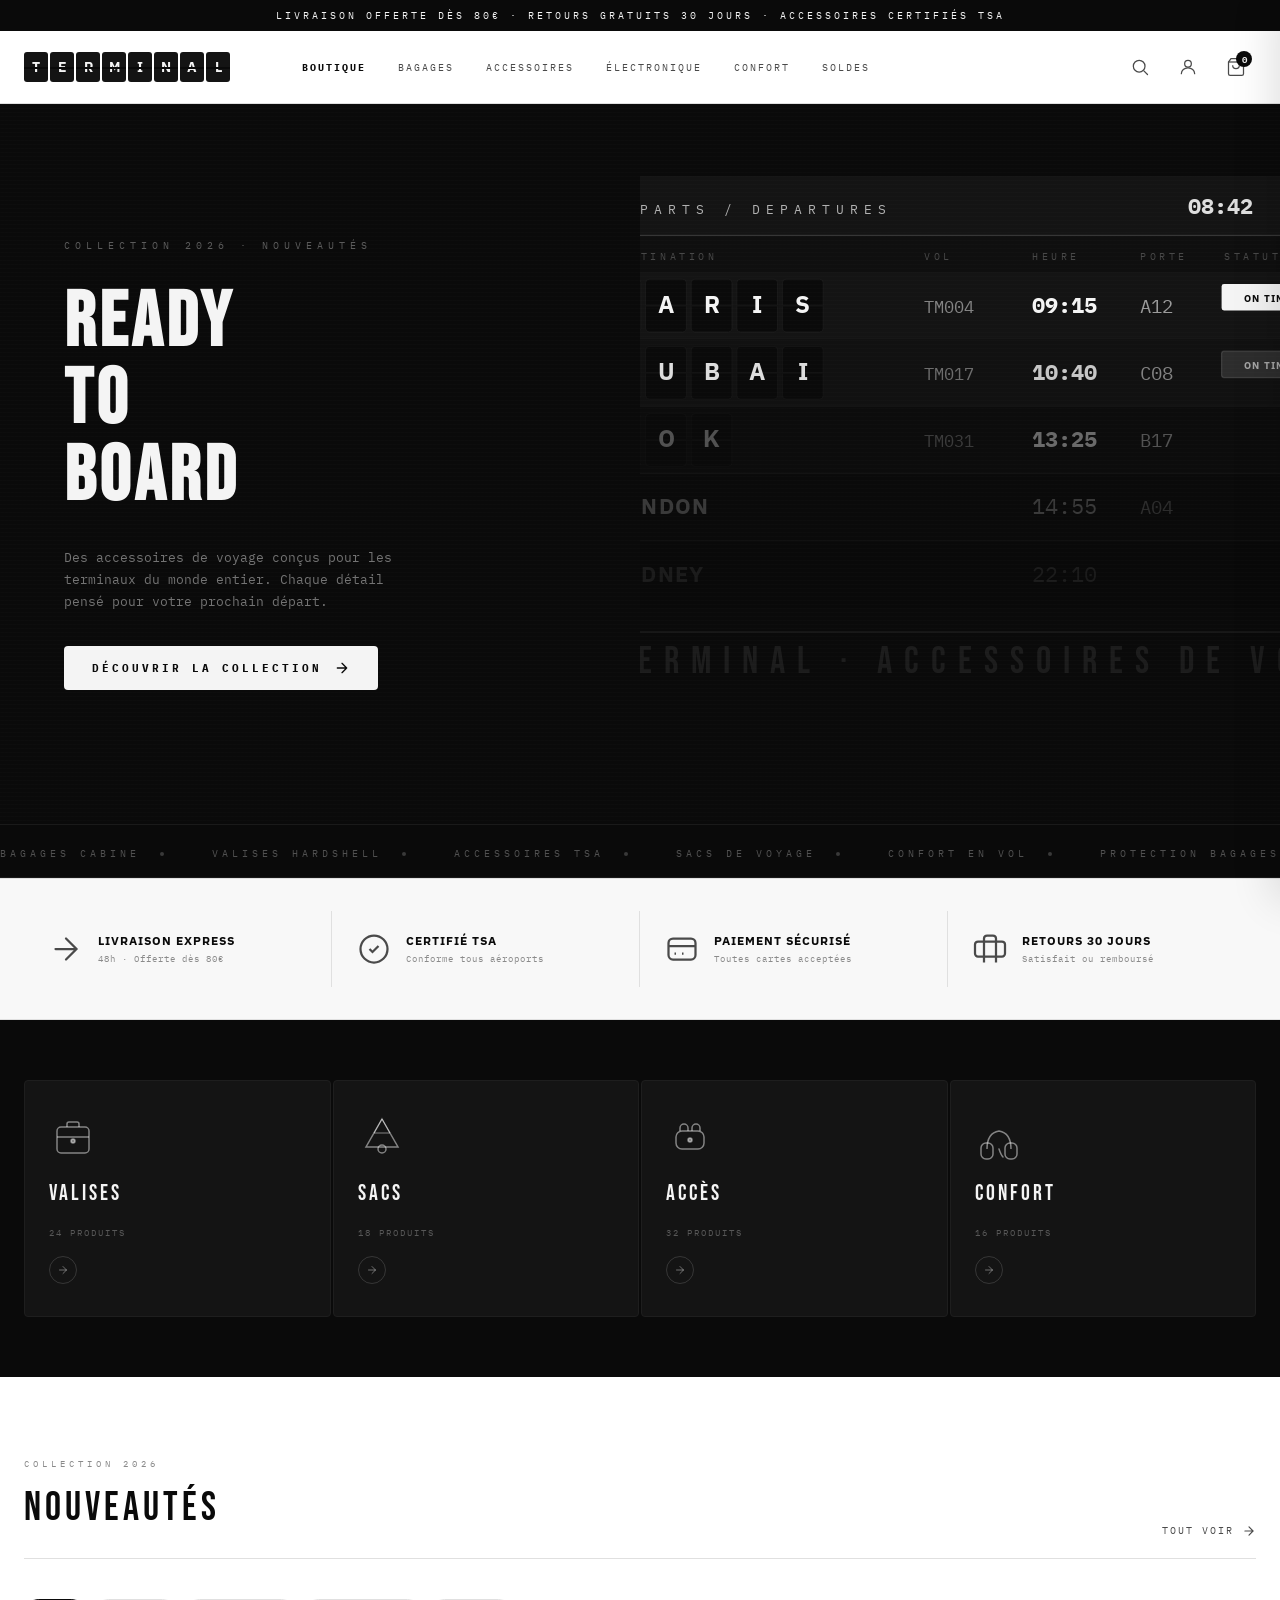
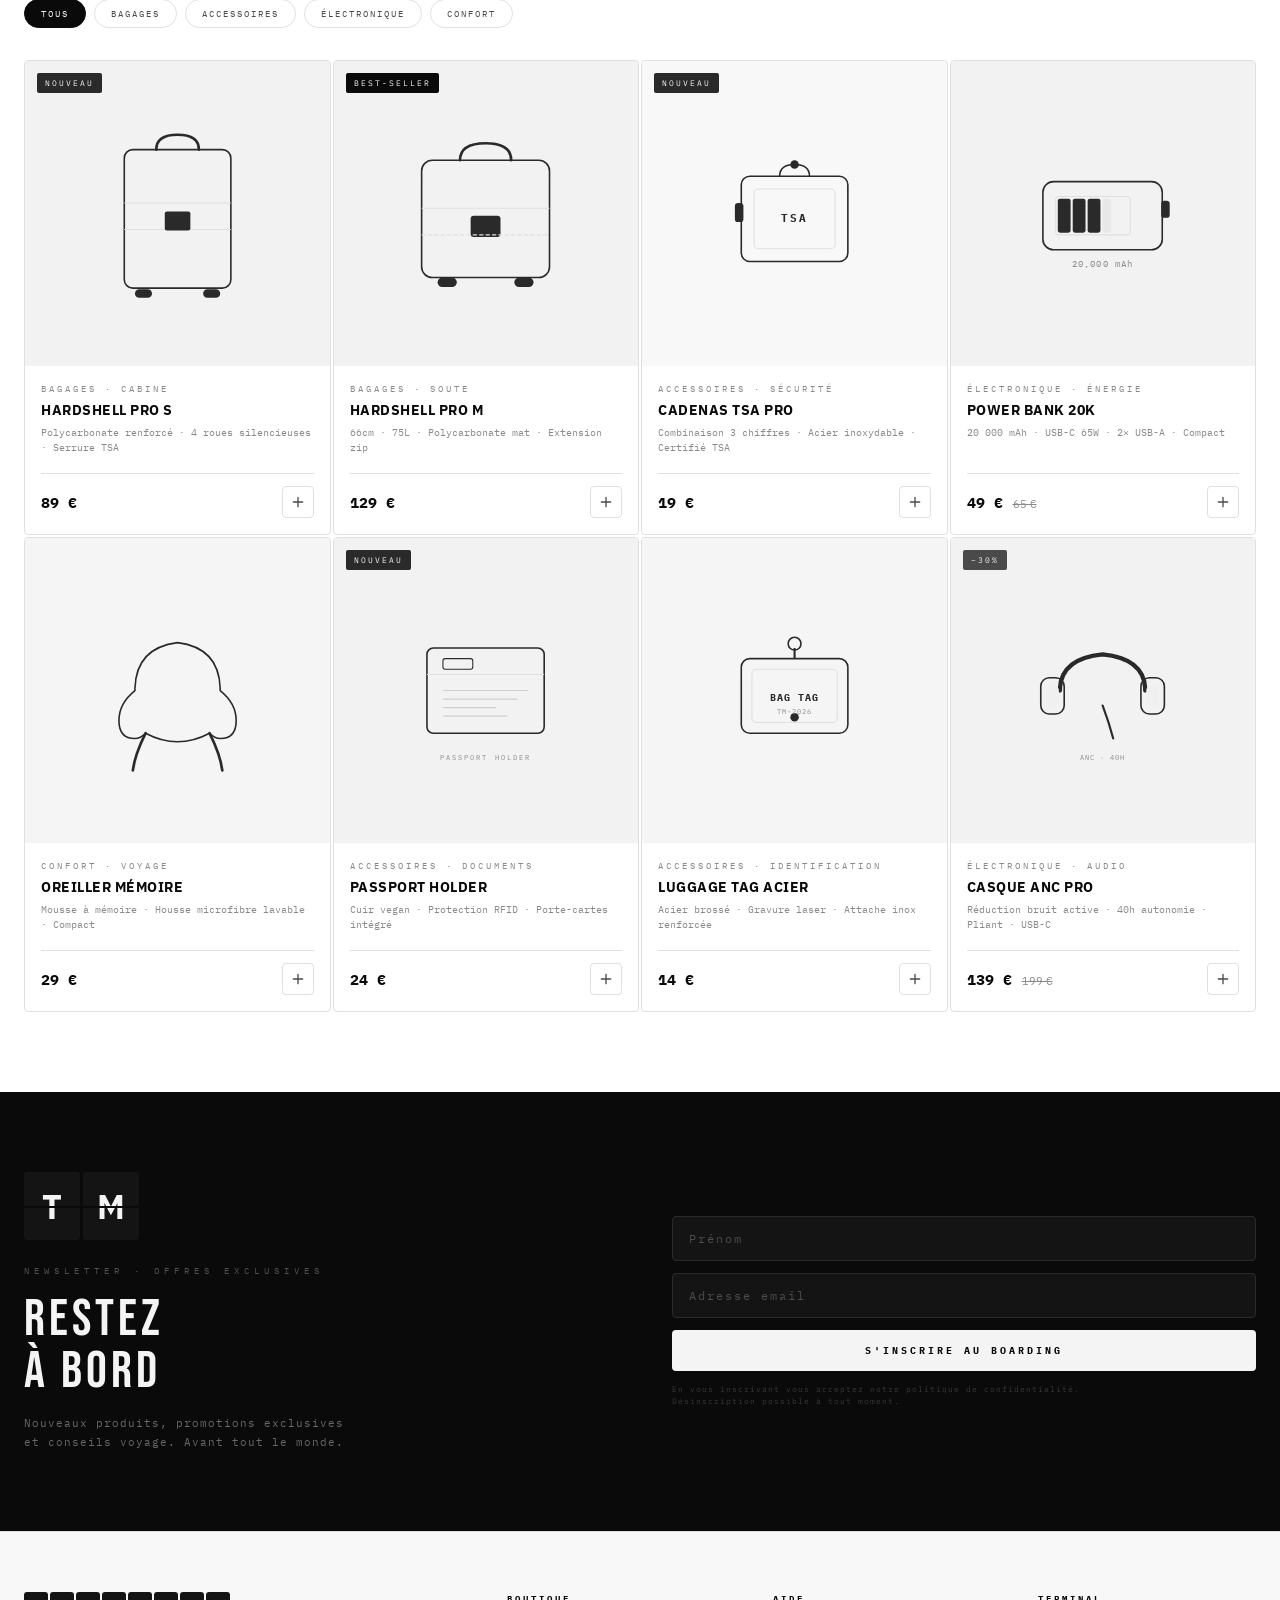
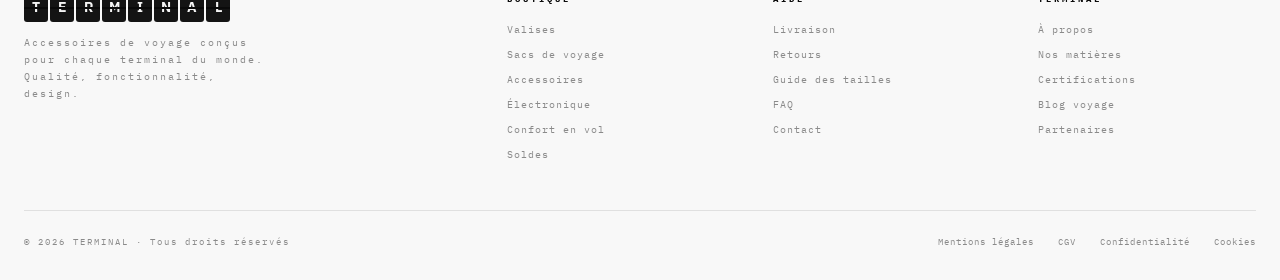
==== index.html @ b114e164 "Add e-commerce site with sliding cart drawer + B&W metal mood board Full storefront: white backgroun" ====
<!DOCTYPE html>
<html lang="fr">
<head>
<meta charset="UTF-8">
<meta name="viewport" content="width=device-width, initial-scale=1.0">
<title>TERMINAL — Accessoires de Voyage</title>
<link href="https://fonts.googleapis.com/css2?family=IBM+Plex+Mono:wght@300;400;700&family=IBM+Plex+Sans:wght@300;400;700;900&family=Bebas+Neue&display=swap" rel="stylesheet">
<style>
/* ═══════════════════════════════════════════
   DESIGN TOKENS — modifier ici pour tout changer
═══════════════════════════════════════════ */
:root {
  /* Couleurs */
  --c-black:       #0a0a0a;
  --c-tile:        #141414;
  --c-metal-dark:  #2a2a2a;
  --c-metal:       #4a4a4a;
  --c-metal-light: #8a8a8a;
  --c-border:      #e0e0e0;
  --c-border-dark: #c0c0c0;
  --c-bg:          #ffffff;
  --c-bg-soft:     #f8f8f8;
  --c-bg-tile:     #f2f2f2;
  --c-white:       #f4f4f4;
  --c-text:        #0a0a0a;
  --c-text-muted:  #6a6a6a;

  /* Typographie */
  --f-display:  'IBM Plex Sans', sans-serif;
  --f-mono:     'IBM Plex Mono', monospace;
  --f-label:    'Bebas Neue', sans-serif;

  /* Espacements */
  --gutter:     24px;
  --radius:     4px;

  /* Cart drawer */
  --cart-width: 420px;

  /* Transitions */
  --ease:       cubic-bezier(.4,0,.2,1);
  --speed:      .3s;
}

/* ═══════════════════════════════════════════
   RESET & BASE
═══════════════════════════════════════════ */
*, *::before, *::after { box-sizing: border-box; margin: 0; padding: 0; }
html { scroll-behavior: smooth; }
body {
  font-family: var(--f-display);
  background: var(--c-bg);
  color: var(--c-text);
  line-height: 1.5;
  overflow-x: hidden;
}
img { display: block; width: 100%; }
a { text-decoration: none; color: inherit; }
button { cursor: pointer; border: none; background: none; font-family: inherit; }
ul { list-style: none; }

/* ═══════════════════════════════════════════
   SOLARI TILES — composant logo
═══════════════════════════════════════════ */
.solari {
  display: inline-flex;
  gap: 3px;
  align-items: center;
}
.solari.sm { gap: 2px; }

.s-tile {
  position: relative;
  display: flex;
  align-items: center;
  justify-content: center;
  background: var(--c-tile);
  border-radius: 3px;
  overflow: hidden;
}
/* Ligne de charnière */
.s-tile::before {
  content: '';
  position: absolute;
  left: 0; right: 0;
  top: 50%;
  height: 1.5px;
  background: var(--c-black);
  z-index: 2;
}
/* Taille default */
.solari .s-tile        { width: 36px; height: 44px; }
.solari.sm .s-tile     { width: 24px; height: 30px; }
.solari.lg .s-tile     { width: 56px; height: 68px; }
.solari.xl .s-tile     { width: 80px; height: 98px; }

.s-tile .s-letter {
  font-family: var(--f-display);
  font-weight: 900;
  color: var(--c-white);
  position: relative;
  z-index: 1;
  line-height: 1;
}
.solari .s-letter      { font-size: 22px; }
.solari.sm .s-letter   { font-size: 14px; }
.solari.lg .s-letter   { font-size: 34px; }
.solari.xl .s-letter   { font-size: 48px; }

/* ═══════════════════════════════════════════
   TOPBAR
═══════════════════════════════════════════ */
.topbar {
  background: var(--c-black);
  color: var(--c-white);
  text-align: center;
  padding: 8px var(--gutter);
  font-family: var(--f-mono);
  font-size: 10px;
  letter-spacing: 3px;
  text-transform: uppercase;
}

/* ═══════════════════════════════════════════
   HEADER
═══════════════════════════════════════════ */
.header {
  position: sticky;
  top: 0;
  z-index: 100;
  background: var(--c-bg);
  border-bottom: 1.5px solid var(--c-border);
}
.header-inner {
  max-width: 1400px;
  margin: 0 auto;
  padding: 0 var(--gutter);
  height: 72px;
  display: flex;
  align-items: center;
  gap: 32px;
}

.header-logo { flex-shrink: 0; }

.header-nav {
  display: flex;
  gap: 0;
  margin-left: 24px;
}
.header-nav a {
  font-family: var(--f-mono);
  font-size: 10px;
  letter-spacing: 2px;
  text-transform: uppercase;
  color: var(--c-metal);
  padding: 8px 16px;
  border-radius: var(--radius);
  transition: color var(--speed) var(--ease), background var(--speed) var(--ease);
}
.header-nav a:hover { color: var(--c-black); background: var(--c-bg-soft); }
.header-nav a.active { color: var(--c-black); font-weight: 700; }

.header-actions {
  margin-left: auto;
  display: flex;
  align-items: center;
  gap: 8px;
}
.btn-icon {
  width: 40px;
  height: 40px;
  border-radius: var(--radius);
  display: flex;
  align-items: center;
  justify-content: center;
  color: var(--c-metal);
  transition: color var(--speed) var(--ease), background var(--speed) var(--ease);
  position: relative;
}
.btn-icon:hover { color: var(--c-black); background: var(--c-bg-soft); }
.btn-icon svg { width: 20px; height: 20px; }

.cart-badge {
  position: absolute;
  top: 4px;
  right: 4px;
  width: 16px;
  height: 16px;
  background: var(--c-black);
  color: var(--c-white);
  border-radius: 50%;
  font-size: 9px;
  font-weight: 700;
  display: flex;
  align-items: center;
  justify-content: center;
  font-family: var(--f-mono);
  transition: transform .2s var(--ease);
}
.cart-badge.bump { animation: badge-bump .3s var(--ease); }
@keyframes badge-bump {
  0%   { transform: scale(1); }
  50%  { transform: scale(1.5); }
  100% { transform: scale(1); }
}

/* ═══════════════════════════════════════════
   HERO
═══════════════════════════════════════════ */
.hero {
  background: var(--c-black);
  color: var(--c-white);
  min-height: 80vh;
  display: grid;
  grid-template-columns: 1fr 1fr;
  overflow: hidden;
  position: relative;
}
.hero-left {
  padding: 80px 64px;
  display: flex;
  flex-direction: column;
  justify-content: center;
  gap: 32px;
  position: relative;
  z-index: 2;
}
.hero-eyebrow {
  font-family: var(--f-mono);
  font-size: 10px;
  letter-spacing: 5px;
  text-transform: uppercase;
  color: rgba(244,244,244,.35);
}
.hero-title {
  font-family: var(--f-label);
  font-size: clamp(56px, 6vw, 88px);
  letter-spacing: 4px;
  line-height: 1;
  color: var(--c-white);
}
.hero-sub {
  font-family: var(--f-mono);
  font-size: 13px;
  color: rgba(244,244,244,.45);
  line-height: 1.7;
  max-width: 360px;
}
.hero-cta {
  display: inline-flex;
  align-items: center;
  gap: 12px;
  background: var(--c-white);
  color: var(--c-black);
  padding: 14px 28px;
  font-family: var(--f-mono);
  font-size: 11px;
  letter-spacing: 3px;
  text-transform: uppercase;
  font-weight: 700;
  border-radius: var(--radius);
  width: fit-content;
  transition: background var(--speed) var(--ease), color var(--speed) var(--ease);
}
.hero-cta:hover { background: var(--c-bg-tile); }
.hero-cta svg { width: 16px; height: 16px; }

.hero-right {
  position: relative;
  overflow: hidden;
}
.hero-right svg { width: 100%; height: 100%; }

/* Scanlines overlay */
.hero::after {
  content: '';
  position: absolute;
  inset: 0;
  background: repeating-linear-gradient(0deg, transparent, transparent 3px, rgba(255,255,255,.012) 3px, rgba(255,255,255,.012) 4px);
  pointer-events: none;
  z-index: 1;
}

/* ═══════════════════════════════════════════
   MARQUEE BAND
═══════════════════════════════════════════ */
.marquee-band {
  background: var(--c-black);
  border-top: 1px solid #1a1a1a;
  border-bottom: 1px solid #1a1a1a;
  overflow: hidden;
  padding: 14px 0;
  white-space: nowrap;
}
.marquee-track {
  display: inline-flex;
  gap: 48px;
  animation: marquee 30s linear infinite;
}
@keyframes marquee { to { transform: translateX(-50%); } }
.marquee-item {
  font-family: var(--f-mono);
  font-size: 10px;
  letter-spacing: 4px;
  text-transform: uppercase;
  color: rgba(244,244,244,.3);
  display: flex;
  align-items: center;
  gap: 20px;
}
.marquee-dot { width: 4px; height: 4px; background: rgba(244,244,244,.2); border-radius: 50%; flex-shrink: 0; }

/* ═══════════════════════════════════════════
   SECTION COMMONS
═══════════════════════════════════════════ */
.section {
  max-width: 1400px;
  margin: 0 auto;
  padding: 80px var(--gutter);
}
.section-header {
  display: flex;
  align-items: flex-end;
  justify-content: space-between;
  margin-bottom: 40px;
  padding-bottom: 20px;
  border-bottom: 1.5px solid var(--c-border);
}
.section-label {
  font-family: var(--f-mono);
  font-size: 9px;
  letter-spacing: 4px;
  text-transform: uppercase;
  color: var(--c-metal-light);
  margin-bottom: 8px;
}
.section-title {
  font-family: var(--f-label);
  font-size: 40px;
  letter-spacing: 4px;
  color: var(--c-black);
}
.section-link {
  font-family: var(--f-mono);
  font-size: 10px;
  letter-spacing: 2px;
  text-transform: uppercase;
  color: var(--c-metal);
  display: flex;
  align-items: center;
  gap: 8px;
  transition: color var(--speed) var(--ease);
}
.section-link:hover { color: var(--c-black); }
.section-link svg { width: 14px; height: 14px; }

/* ═══════════════════════════════════════════
   PRODUCT CARDS
═══════════════════════════════════════════ */
.product-grid {
  display: grid;
  grid-template-columns: repeat(4, 1fr);
  gap: 2px;
}
.product-grid.grid-3 { grid-template-columns: repeat(3, 1fr); }

.product-card {
  background: var(--c-bg);
  border: 1.5px solid var(--c-border);
  border-radius: var(--radius);
  overflow: hidden;
  display: flex;
  flex-direction: column;
  transition: border-color var(--speed) var(--ease), transform var(--speed) var(--ease);
  cursor: pointer;
}
.product-card:hover {
  border-color: var(--c-black);
  transform: translateY(-2px);
}

.product-image {
  aspect-ratio: 1;
  background: var(--c-bg-tile);
  position: relative;
  overflow: hidden;
  display: flex;
  align-items: center;
  justify-content: center;
}
.product-image svg { width: 70%; height: 70%; }

.product-tag {
  position: absolute;
  top: 12px;
  left: 12px;
  background: var(--c-black);
  color: var(--c-white);
  font-family: var(--f-mono);
  font-size: 8px;
  letter-spacing: 2px;
  text-transform: uppercase;
  padding: 4px 8px;
  border-radius: 2px;
}
.product-tag.new { background: var(--c-metal-dark); }
.product-tag.sale { background: var(--c-metal); }

.product-actions {
  position: absolute;
  bottom: 12px;
  right: 12px;
  opacity: 0;
  transition: opacity var(--speed) var(--ease);
  display: flex;
  gap: 6px;
}
.product-card:hover .product-actions { opacity: 1; }

.btn-quick-add {
  background: var(--c-black);
  color: var(--c-white);
  font-family: var(--f-mono);
  font-size: 9px;
  letter-spacing: 2px;
  text-transform: uppercase;
  padding: 8px 14px;
  border-radius: var(--radius);
  display: flex;
  align-items: center;
  gap: 6px;
  transition: background var(--speed) var(--ease);
  white-space: nowrap;
}
.btn-quick-add:hover { background: var(--c-metal-dark); }
.btn-quick-add svg { width: 14px; height: 14px; flex-shrink: 0; }

.product-info {
  padding: 16px;
  display: flex;
  flex-direction: column;
  gap: 6px;
  flex: 1;
}
.product-category {
  font-family: var(--f-mono);
  font-size: 9px;
  letter-spacing: 3px;
  text-transform: uppercase;
  color: var(--c-metal-light);
}
.product-name {
  font-family: var(--f-display);
  font-size: 14px;
  font-weight: 700;
  letter-spacing: .5px;
  color: var(--c-black);
  text-transform: uppercase;
  line-height: 1.3;
}
.product-desc {
  font-family: var(--f-mono);
  font-size: 10px;
  color: var(--c-metal-light);
  line-height: 1.5;
  flex: 1;
}
.product-footer {
  display: flex;
  align-items: center;
  justify-content: space-between;
  margin-top: 12px;
  padding-top: 12px;
  border-top: 1px solid var(--c-border);
}
.product-price {
  font-family: var(--f-mono);
  font-size: 15px;
  font-weight: 700;
  color: var(--c-black);
}
.product-price-old {
  font-size: 11px;
  color: var(--c-metal-light);
  text-decoration: line-through;
  margin-left: 6px;
}
.btn-add-card {
  width: 32px;
  height: 32px;
  border-radius: var(--radius);
  border: 1.5px solid var(--c-border);
  display: flex;
  align-items: center;
  justify-content: center;
  color: var(--c-metal);
  transition: all var(--speed) var(--ease);
}
.btn-add-card:hover {
  border-color: var(--c-black);
  background: var(--c-black);
  color: var(--c-white);
}
.btn-add-card svg { width: 16px; height: 16px; }

/* ═══════════════════════════════════════════
   CATEGORY STRIP
═══════════════════════════════════════════ */
.category-strip {
  background: var(--c-black);
  color: var(--c-white);
  padding: 60px 0;
  overflow: hidden;
}
.category-strip-inner {
  max-width: 1400px;
  margin: 0 auto;
  padding: 0 var(--gutter);
  display: grid;
  grid-template-columns: repeat(4, 1fr);
  gap: 2px;
}
.cat-card {
  background: var(--c-tile);
  border: 1px solid #1e1e1e;
  padding: 32px 24px;
  display: flex;
  flex-direction: column;
  gap: 16px;
  border-radius: var(--radius);
  cursor: pointer;
  transition: background var(--speed) var(--ease);
}
.cat-card:hover { background: var(--c-metal-dark); }
.cat-icon { width: 48px; height: 48px; }
.cat-icon svg { width: 100%; height: 100%; }
.cat-name {
  font-family: var(--f-label);
  font-size: 22px;
  letter-spacing: 3px;
  color: var(--c-white);
}
.cat-count {
  font-family: var(--f-mono);
  font-size: 9px;
  color: rgba(244,244,244,.3);
  letter-spacing: 2px;
}
.cat-arrow {
  margin-top: auto;
  width: 28px;
  height: 28px;
  border: 1px solid rgba(244,244,244,.15);
  border-radius: 50%;
  display: flex;
  align-items: center;
  justify-content: center;
  color: rgba(244,244,244,.4);
  transition: all var(--speed) var(--ease);
}
.cat-card:hover .cat-arrow { background: rgba(244,244,244,.1); color: var(--c-white); }
.cat-arrow svg { width: 12px; height: 12px; }

/* ═══════════════════════════════════════════
   FEATURE BAND
═══════════════════════════════════════════ */
.feature-band {
  background: var(--c-bg-soft);
  border-top: 1.5px solid var(--c-border);
  border-bottom: 1.5px solid var(--c-border);
}
.feature-band-inner {
  max-width: 1400px;
  margin: 0 auto;
  padding: 32px var(--gutter);
  display: grid;
  grid-template-columns: repeat(4, 1fr);
  gap: 0;
}
.feat-item {
  padding: 20px 24px;
  display: flex;
  align-items: center;
  gap: 14px;
  border-right: 1px solid var(--c-border);
}
.feat-item:last-child { border-right: none; }
.feat-icon { flex-shrink: 0; width: 36px; height: 36px; color: var(--c-metal); }
.feat-icon svg { width: 100%; height: 100%; }
.feat-text {}
.feat-title {
  font-family: var(--f-display);
  font-size: 12px;
  font-weight: 700;
  letter-spacing: 1px;
  text-transform: uppercase;
  color: var(--c-black);
}
.feat-sub {
  font-family: var(--f-mono);
  font-size: 9px;
  color: var(--c-metal-light);
  letter-spacing: 1px;
  margin-top: 2px;
}

/* ═══════════════════════════════════════════
   CART OVERLAY
═══════════════════════════════════════════ */
.cart-overlay {
  position: fixed;
  inset: 0;
  background: rgba(0,0,0,.5);
  z-index: 200;
  opacity: 0;
  pointer-events: none;
  transition: opacity var(--speed) var(--ease);
  backdrop-filter: blur(2px);
}
.cart-overlay.open {
  opacity: 1;
  pointer-events: all;
}

/* ═══════════════════════════════════════════
   CART DRAWER — PAGE COULISSANTE
═══════════════════════════════════════════ */
.cart-drawer {
  position: fixed;
  top: 0;
  right: 0;
  bottom: 0;
  width: var(--cart-width);
  background: var(--c-bg);
  z-index: 201;
  display: flex;
  flex-direction: column;
  transform: translateX(100%);
  transition: transform .4s var(--ease);
  box-shadow: -8px 0 40px rgba(0,0,0,.12);
}
.cart-drawer.open {
  transform: translateX(0);
}

/* Header du drawer */
.cart-head {
  padding: 20px 24px;
  border-bottom: 1.5px solid var(--c-border);
  display: flex;
  align-items: center;
  justify-content: space-between;
  flex-shrink: 0;
}
.cart-head-left {
  display: flex;
  flex-direction: column;
  gap: 4px;
}
.cart-head-label {
  font-family: var(--f-mono);
  font-size: 9px;
  letter-spacing: 4px;
  text-transform: uppercase;
  color: var(--c-metal-light);
}
.cart-head-title {
  font-family: var(--f-label);
  font-size: 24px;
  letter-spacing: 3px;
  color: var(--c-black);
  display: flex;
  align-items: center;
  gap: 10px;
}
.cart-count-pill {
  font-family: var(--f-mono);
  font-size: 11px;
  font-weight: 700;
  background: var(--c-black);
  color: var(--c-white);
  padding: 2px 8px;
  border-radius: 20px;
  line-height: 1.4;
}
.cart-close {
  width: 36px;
  height: 36px;
  border-radius: var(--radius);
  border: 1.5px solid var(--c-border);
  display: flex;
  align-items: center;
  justify-content: center;
  color: var(--c-metal);
  transition: all var(--speed) var(--ease);
}
.cart-close:hover { border-color: var(--c-black); color: var(--c-black); background: var(--c-bg-soft); }
.cart-close svg { width: 16px; height: 16px; }

/* Solari inside drawer */
.cart-solari {
  padding: 12px 24px;
  border-bottom: 1px solid var(--c-border);
  background: var(--c-black);
  display: flex;
  align-items: center;
  gap: 10px;
  flex-shrink: 0;
}
.cart-solari-text {
  font-family: var(--f-mono);
  font-size: 9px;
  letter-spacing: 3px;
  color: rgba(244,244,244,.3);
  text-transform: uppercase;
}

/* Corps du drawer */
.cart-body {
  flex: 1;
  overflow-y: auto;
  padding: 0;
}
.cart-body::-webkit-scrollbar { width: 4px; }
.cart-body::-webkit-scrollbar-track { background: var(--c-bg-soft); }
.cart-body::-webkit-scrollbar-thumb { background: var(--c-border-dark); border-radius: 2px; }

/* Empty state */
.cart-empty {
  display: flex;
  flex-direction: column;
  align-items: center;
  justify-content: center;
  height: 100%;
  gap: 16px;
  padding: 40px;
  text-align: center;
}
.cart-empty-icon { width: 64px; height: 64px; color: var(--c-border-dark); }
.cart-empty-icon svg { width: 100%; height: 100%; }
.cart-empty-title {
  font-family: var(--f-label);
  font-size: 22px;
  letter-spacing: 3px;
  color: var(--c-metal-light);
}
.cart-empty-sub {
  font-family: var(--f-mono);
  font-size: 10px;
  color: var(--c-metal-light);
  letter-spacing: 1px;
  line-height: 1.6;
}

/* Item dans le panier */
.cart-item {
  padding: 20px 24px;
  border-bottom: 1px solid var(--c-border);
  display: grid;
  grid-template-columns: 80px 1fr auto;
  gap: 14px;
  align-items: start;
  animation: slide-in .3s var(--ease);
}
@keyframes slide-in {
  from { opacity: 0; transform: translateX(20px); }
  to   { opacity: 1; transform: translateX(0); }
}

.cart-item-img {
  width: 80px;
  height: 80px;
  background: var(--c-bg-tile);
  border: 1px solid var(--c-border);
  border-radius: var(--radius);
  display: flex;
  align-items: center;
  justify-content: center;
  flex-shrink: 0;
}
.cart-item-img svg { width: 55%; height: 55%; }

.cart-item-info {}
.cart-item-cat {
  font-family: var(--f-mono);
  font-size: 8px;
  letter-spacing: 2px;
  text-transform: uppercase;
  color: var(--c-metal-light);
  margin-bottom: 3px;
}
.cart-item-name {
  font-family: var(--f-display);
  font-size: 13px;
  font-weight: 700;
  text-transform: uppercase;
  letter-spacing: .5px;
  color: var(--c-black);
  line-height: 1.3;
  margin-bottom: 8px;
}
.cart-item-qty {
  display: flex;
  align-items: center;
  gap: 0;
  border: 1.5px solid var(--c-border);
  border-radius: var(--radius);
  width: fit-content;
  overflow: hidden;
}
.qty-btn {
  width: 28px;
  height: 28px;
  display: flex;
  align-items: center;
  justify-content: center;
  font-family: var(--f-mono);
  font-size: 16px;
  color: var(--c-metal);
  transition: background var(--speed) var(--ease), color var(--speed) var(--ease);
  background: var(--c-bg);
}
.qty-btn:hover { background: var(--c-black); color: var(--c-white); }
.qty-val {
  width: 32px;
  text-align: center;
  font-family: var(--f-mono);
  font-size: 12px;
  font-weight: 700;
  color: var(--c-black);
  background: var(--c-bg-soft);
  padding: 0 4px;
  line-height: 28px;
  border-left: 1px solid var(--c-border);
  border-right: 1px solid var(--c-border);
}

.cart-item-right {
  display: flex;
  flex-direction: column;
  align-items: flex-end;
  gap: 8px;
}
.cart-item-price {
  font-family: var(--f-mono);
  font-size: 14px;
  font-weight: 700;
  color: var(--c-black);
  white-space: nowrap;
}
.cart-item-remove {
  color: var(--c-metal-light);
  display: flex;
  align-items: center;
  gap: 4px;
  font-family: var(--f-mono);
  font-size: 8px;
  letter-spacing: 1px;
  transition: color var(--speed) var(--ease);
}
.cart-item-remove:hover { color: var(--c-black); }
.cart-item-remove svg { width: 12px; height: 12px; }

/* Pied du drawer */
.cart-foot {
  padding: 20px 24px;
  border-top: 1.5px solid var(--c-border);
  display: flex;
  flex-direction: column;
  gap: 14px;
  flex-shrink: 0;
  background: var(--c-bg);
}
.cart-subtotal {
  display: flex;
  justify-content: space-between;
  align-items: center;
}
.cart-subtotal-label {
  font-family: var(--f-mono);
  font-size: 10px;
  letter-spacing: 2px;
  text-transform: uppercase;
  color: var(--c-metal-light);
}
.cart-subtotal-amount {
  font-family: var(--f-mono);
  font-size: 18px;
  font-weight: 700;
  color: var(--c-black);
}
.cart-note {
  font-family: var(--f-mono);
  font-size: 9px;
  color: var(--c-metal-light);
  letter-spacing: 1px;
  text-align: center;
}
.btn-checkout {
  background: var(--c-black);
  color: var(--c-white);
  padding: 16px 24px;
  border-radius: var(--radius);
  font-family: var(--f-mono);
  font-size: 11px;
  font-weight: 700;
  letter-spacing: 3px;
  text-transform: uppercase;
  display: flex;
  align-items: center;
  justify-content: center;
  gap: 10px;
  transition: background var(--speed) var(--ease);
  width: 100%;
}
.btn-checkout:hover { background: var(--c-metal-dark); }
.btn-checkout svg { width: 16px; height: 16px; }
.btn-continue {
  background: var(--c-bg-soft);
  color: var(--c-metal);
  padding: 12px 24px;
  border-radius: var(--radius);
  font-family: var(--f-mono);
  font-size: 10px;
  letter-spacing: 2px;
  text-transform: uppercase;
  text-align: center;
  border: 1.5px solid var(--c-border);
  transition: all var(--speed) var(--ease);
  width: 100%;
}
.btn-continue:hover { border-color: var(--c-black); color: var(--c-black); background: var(--c-bg); }

/* Recently added notification (flash) */
.cart-added-flash {
  position: absolute;
  top: 80px;
  left: 24px;
  right: 24px;
  background: var(--c-black);
  color: var(--c-white);
  padding: 12px 16px;
  border-radius: var(--radius);
  font-family: var(--f-mono);
  font-size: 10px;
  letter-spacing: 2px;
  display: flex;
  align-items: center;
  gap: 10px;
  z-index: 3;
  transform: translateY(-10px);
  opacity: 0;
  transition: all .3s var(--ease);
  pointer-events: none;
}
.cart-added-flash.show { opacity: 1; transform: translateY(0); }
.cart-added-flash svg { width: 14px; height: 14px; flex-shrink: 0; color: #aaa; }

/* ═══════════════════════════════════════════
   TOAST NOTIFICATION (hors drawer)
═══════════════════════════════════════════ */
.toast {
  position: fixed;
  bottom: 32px;
  left: 50%;
  transform: translateX(-50%) translateY(80px);
  background: var(--c-black);
  color: var(--c-white);
  padding: 14px 24px;
  border-radius: var(--radius);
  font-family: var(--f-mono);
  font-size: 10px;
  letter-spacing: 2px;
  text-transform: uppercase;
  display: flex;
  align-items: center;
  gap: 12px;
  z-index: 300;
  opacity: 0;
  transition: all .4s var(--ease);
  white-space: nowrap;
  box-shadow: 0 8px 32px rgba(0,0,0,.2);
}
.toast.show { opacity: 1; transform: translateX(-50%) translateY(0); }
.toast svg { width: 14px; height: 14px; }

/* ═══════════════════════════════════════════
   NEWSLETTER / BANNER
═══════════════════════════════════════════ */
.banner {
  background: var(--c-black);
  color: var(--c-white);
  padding: 80px var(--gutter);
}
.banner-inner {
  max-width: 1400px;
  margin: 0 auto;
  display: grid;
  grid-template-columns: 1fr 1fr;
  gap: 64px;
  align-items: center;
}
.banner-left {}
.banner-eyebrow {
  font-family: var(--f-mono);
  font-size: 9px;
  letter-spacing: 5px;
  color: rgba(244,244,244,.3);
  text-transform: uppercase;
  margin-bottom: 16px;
}
.banner-title {
  font-family: var(--f-label);
  font-size: 52px;
  letter-spacing: 4px;
  line-height: 1;
  color: var(--c-white);
  margin-bottom: 16px;
}
.banner-sub {
  font-family: var(--f-mono);
  font-size: 11px;
  color: rgba(244,244,244,.4);
  line-height: 1.7;
  letter-spacing: 1px;
}
.banner-right {}
.newsletter-form {
  display: flex;
  flex-direction: column;
  gap: 12px;
}
.newsletter-input {
  background: #141414;
  border: 1.5px solid #2a2a2a;
  border-radius: var(--radius);
  padding: 14px 16px;
  font-family: var(--f-mono);
  font-size: 12px;
  color: var(--c-white);
  outline: none;
  transition: border-color var(--speed) var(--ease);
}
.newsletter-input::placeholder { color: rgba(244,244,244,.25); letter-spacing: 2px; }
.newsletter-input:focus { border-color: rgba(244,244,244,.4); }
.newsletter-btn {
  background: var(--c-white);
  color: var(--c-black);
  padding: 14px 24px;
  border-radius: var(--radius);
  font-family: var(--f-mono);
  font-size: 10px;
  font-weight: 700;
  letter-spacing: 3px;
  text-transform: uppercase;
  transition: background var(--speed) var(--ease);
}
.newsletter-btn:hover { background: var(--c-bg-tile); }

/* ═══════════════════════════════════════════
   FOOTER
═══════════════════════════════════════════ */
.footer {
  background: var(--c-bg-soft);
  border-top: 1.5px solid var(--c-border);
  padding: 60px var(--gutter) 32px;
}
.footer-inner {
  max-width: 1400px;
  margin: 0 auto;
}
.footer-top {
  display: grid;
  grid-template-columns: 2fr 1fr 1fr 1fr;
  gap: 48px;
  padding-bottom: 48px;
  border-bottom: 1px solid var(--c-border);
}
.footer-brand {}
.footer-brand-sub {
  font-family: var(--f-mono);
  font-size: 10px;
  color: var(--c-metal-light);
  letter-spacing: 2px;
  margin-top: 12px;
  line-height: 1.7;
  max-width: 240px;
}
.footer-col {}
.footer-col-title {
  font-family: var(--f-mono);
  font-size: 9px;
  letter-spacing: 3px;
  text-transform: uppercase;
  color: var(--c-black);
  font-weight: 700;
  margin-bottom: 16px;
}
.footer-links {
  display: flex;
  flex-direction: column;
  gap: 10px;
}
.footer-links a {
  font-family: var(--f-mono);
  font-size: 10px;
  color: var(--c-metal-light);
  letter-spacing: 1px;
  transition: color var(--speed) var(--ease);
}
.footer-links a:hover { color: var(--c-black); }
.footer-bottom {
  padding-top: 24px;
  display: flex;
  justify-content: space-between;
  align-items: center;
  gap: 16px;
  flex-wrap: wrap;
}
.footer-copy {
  font-family: var(--f-mono);
  font-size: 9px;
  color: var(--c-metal-light);
  letter-spacing: 2px;
}
.footer-legal {
  display: flex;
  gap: 24px;
}
.footer-legal a {
  font-family: var(--f-mono);
  font-size: 9px;
  color: var(--c-metal-light);
  letter-spacing: 1px;
  transition: color var(--speed) var(--ease);
}
.footer-legal a:hover { color: var(--c-black); }

/* ═══════════════════════════════════════════
   RESPONSIVE
═══════════════════════════════════════════ */
@media (max-width: 1100px) {
  .product-grid { grid-template-columns: repeat(3, 1fr); }
  .footer-top { grid-template-columns: 1fr 1fr; }
}
@media (max-width: 768px) {
  :root { --cart-width: 100vw; }
  .hero { grid-template-columns: 1fr; }
  .hero-right { display: none; }
  .hero-left { padding: 60px var(--gutter); }
  .product-grid { grid-template-columns: repeat(2, 1fr); }
  .category-strip-inner { grid-template-columns: repeat(2, 1fr); }
  .feature-band-inner { grid-template-columns: repeat(2, 1fr); }
  .banner-inner { grid-template-columns: 1fr; gap: 32px; }
  .header-nav { display: none; }
  .footer-top { grid-template-columns: 1fr; gap: 32px; }
  .section { padding: 48px var(--gutter); }
}

/* ═══════════════════════════════════════════
   FILTERS
═══════════════════════════════════════════ */
.filters {
  display: flex;
  gap: 8px;
  flex-wrap: wrap;
  margin-bottom: 32px;
}
.filter-btn {
  font-family: var(--f-mono);
  font-size: 9px;
  letter-spacing: 2px;
  text-transform: uppercase;
  padding: 8px 16px;
  border-radius: 20px;
  border: 1.5px solid var(--c-border);
  color: var(--c-metal);
  background: var(--c-bg);
  transition: all var(--speed) var(--ease);
  cursor: pointer;
}
.filter-btn:hover { border-color: var(--c-metal); color: var(--c-black); }
.filter-btn.active {
  background: var(--c-black);
  color: var(--c-white);
  border-color: var(--c-black);
}
</style>
</head>
<body>

<!-- ═══════════════════ TOPBAR ═══════════════════ -->
<div class="topbar">
  Livraison offerte dès 80€ · Retours gratuits 30 jours · Accessoires certifiés TSA
</div>

<!-- ═══════════════════ HEADER ═══════════════════ -->
<header class="header">
  <div class="header-inner">
    <a href="#" class="header-logo">
      <div class="solari sm">
        <div class="s-tile"><span class="s-letter">T</span></div>
        <div class="s-tile"><span class="s-letter">E</span></div>
        <div class="s-tile"><span class="s-letter">R</span></div>
        <div class="s-tile"><span class="s-letter">M</span></div>
        <div class="s-tile"><span class="s-letter">I</span></div>
        <div class="s-tile"><span class="s-letter">N</span></div>
        <div class="s-tile"><span class="s-letter">A</span></div>
        <div class="s-tile"><span class="s-letter">L</span></div>
      </div>
    </a>

    <nav class="header-nav">
      <a href="#" class="active">Boutique</a>
      <a href="#">Bagages</a>
      <a href="#">Accessoires</a>
      <a href="#">Électronique</a>
      <a href="#">Confort</a>
      <a href="#">Soldes</a>
    </nav>

    <div class="header-actions">
      <button class="btn-icon" aria-label="Recherche">
        <svg fill="none" stroke="currentColor" stroke-width="1.5" viewBox="0 0 24 24"><circle cx="11" cy="11" r="7"/><path d="m21 21-4.35-4.35" stroke-linecap="round"/></svg>
      </button>
      <button class="btn-icon" aria-label="Compte">
        <svg fill="none" stroke="currentColor" stroke-width="1.5" viewBox="0 0 24 24"><circle cx="12" cy="8" r="4"/><path d="M4 20c0-4 3.6-7 8-7s8 3 8 7" stroke-linecap="round"/></svg>
      </button>
      <button class="btn-icon" id="cartToggle" aria-label="Panier" onclick="openCart()">
        <svg fill="none" stroke="currentColor" stroke-width="1.5" viewBox="0 0 24 24"><path d="M6 2 3 6v14a2 2 0 0 0 2 2h14a2 2 0 0 0 2-2V6l-3-4z"/><line x1="3" y1="6" x2="21" y2="6"/><path d="M16 10a4 4 0 0 1-8 0"/></svg>
        <span class="cart-badge" id="cartBadge">0</span>
      </button>
    </div>
  </div>
</header>

<!-- ═══════════════════ HERO ═══════════════════ -->
<section class="hero">
  <div class="hero-left">
    <div class="hero-eyebrow">Collection 2026 · Nouveautés</div>
    <h1 class="hero-title">READY<br>TO<br>BOARD</h1>
    <p class="hero-sub">Des accessoires de voyage conçus pour les terminaux du monde entier. Chaque détail pensé pour votre prochain départ.</p>
    <a href="#products" class="hero-cta">
      Découvrir la collection
      <svg fill="none" stroke="currentColor" stroke-width="2" viewBox="0 0 24 24"><path d="M5 12h14M12 5l7 7-7 7" stroke-linecap="round" stroke-linejoin="round"/></svg>
    </a>
  </div>

  <div class="hero-right">
    <svg viewBox="0 0 700 600" preserveAspectRatio="xMidYMid slice" xmlns="http://www.w3.org/2000/svg">
      <!-- Fond noir -->
      <rect width="700" height="600" fill="#0a0a0a"/>
      <!-- Grand tableau Solari en perspective -->
      <g transform="translate(40,60)">
        <!-- Header panneau -->
        <rect x="0" y="0" width="620" height="50" fill="#141414"/>
        <rect x="0" y="49" width="620" height="1.5" fill="#f4f4f4" opacity=".15"/>
        <text x="20" y="32" font-family="'IBM Plex Mono',monospace" font-size="11" fill="rgba(244,244,244,.7)" letter-spacing="5">DÉPARTS / DEPARTURES</text>
        <text x="500" y="32" font-family="'IBM Plex Mono',monospace" font-size="18" fill="rgba(244,244,244,.9)" font-weight="700">08:42</text>

        <!-- Col headers -->
        <rect x="0" y="50" width="620" height="30" fill="#0f0f0f"/>
        <text x="20" y="70" font-family="'IBM Plex Mono',monospace" font-size="8" fill="rgba(244,244,244,.25)" letter-spacing="3">DESTINATION</text>
        <text x="280" y="70" font-family="'IBM Plex Mono',monospace" font-size="8" fill="rgba(244,244,244,.25)" letter-spacing="3">VOL</text>
        <text x="370" y="70" font-family="'IBM Plex Mono',monospace" font-size="8" fill="rgba(244,244,244,.25)" letter-spacing="3">HEURE</text>
        <text x="460" y="70" font-family="'IBM Plex Mono',monospace" font-size="8" fill="rgba(244,244,244,.25)" letter-spacing="3">PORTE</text>
        <text x="530" y="70" font-family="'IBM Plex Mono',monospace" font-size="8" fill="rgba(244,244,244,.25)" letter-spacing="3">STATUT</text>

        <!-- Lignes produits via tiles -->
        <!-- Row 1 — active, tuiles noires avec hinge -->
        <rect x="0" y="80" width="620" height="56" fill="#141414"/>
        <!-- tiles PARIS CDG -->
        <g>
          <rect x="10" y="86" width="34" height="44" rx="3" fill="#0a0a0a" stroke="#222" stroke-width=".5"/>
          <line x1="10" y1="108" x2="44" y2="108" stroke="#141414" stroke-width="1.5"/>
          <text x="27" y="114" text-anchor="middle" font-family="'IBM Plex Sans',sans-serif" font-size="20" font-weight="900" fill="#f4f4f4">P</text>
          <rect x="48" y="86" width="34" height="44" rx="3" fill="#0a0a0a" stroke="#222" stroke-width=".5"/>
          <line x1="48" y1="108" x2="82" y2="108" stroke="#141414" stroke-width="1.5"/>
          <text x="65" y="114" text-anchor="middle" font-family="'IBM Plex Sans',sans-serif" font-size="20" font-weight="900" fill="#f4f4f4">A</text>
          <rect x="86" y="86" width="34" height="44" rx="3" fill="#0a0a0a" stroke="#222" stroke-width=".5"/>
          <line x1="86" y1="108" x2="120" y2="108" stroke="#141414" stroke-width="1.5"/>
          <text x="103" y="114" text-anchor="middle" font-family="'IBM Plex Sans',sans-serif" font-size="20" font-weight="900" fill="#f4f4f4">R</text>
          <rect x="124" y="86" width="34" height="44" rx="3" fill="#0a0a0a" stroke="#222" stroke-width=".5"/>
          <line x1="124" y1="108" x2="158" y2="108" stroke="#141414" stroke-width="1.5"/>
          <text x="141" y="114" text-anchor="middle" font-family="'IBM Plex Sans',sans-serif" font-size="20" font-weight="900" fill="#f4f4f4">I</text>
          <rect x="162" y="86" width="34" height="44" rx="3" fill="#0a0a0a" stroke="#222" stroke-width=".5"/>
          <line x1="162" y1="108" x2="196" y2="108" stroke="#141414" stroke-width="1.5"/>
          <text x="179" y="114" text-anchor="middle" font-family="'IBM Plex Sans',sans-serif" font-size="20" font-weight="900" fill="#f4f4f4">S</text>
        </g>
        <text x="280" y="114" font-family="'IBM Plex Mono',monospace" font-size="14" fill="rgba(244,244,244,.5)">TM004</text>
        <text x="370" y="114" font-family="'IBM Plex Mono',monospace" font-size="18" font-weight="700" fill="#f4f4f4">09:15</text>
        <text x="460" y="114" font-family="'IBM Plex Mono',monospace" font-size="16" fill="rgba(244,244,244,.6)">A12</text>
        <rect x="528" y="90" width="78" height="22" rx="2" fill="#f4f4f4"/>
        <text x="567" y="105" text-anchor="middle" font-family="'IBM Plex Sans',sans-serif" font-size="8" font-weight="700" fill="#0a0a0a" letter-spacing="1">ON TIME</text>

        <line x1="0" y1="136" x2="620" y2="136" stroke="#1a1a1a" stroke-width="1"/>

        <!-- Row 2 -->
        <rect x="0" y="136" width="620" height="56" fill="#111"/>
        <g opacity=".9">
          <rect x="10" y="142" width="34" height="44" rx="3" fill="#0a0a0a" stroke="#1e1e1e" stroke-width=".5"/>
          <line x1="10" y1="164" x2="44" y2="164" stroke="#111" stroke-width="1.5"/>
          <text x="27" y="170" text-anchor="middle" font-family="'IBM Plex Sans',sans-serif" font-size="20" font-weight="900" fill="#f4f4f4">D</text>
          <rect x="48" y="142" width="34" height="44" rx="3" fill="#0a0a0a" stroke="#1e1e1e" stroke-width=".5"/>
          <line x1="48" y1="164" x2="82" y2="164" stroke="#111" stroke-width="1.5"/>
          <text x="65" y="170" text-anchor="middle" font-family="'IBM Plex Sans',sans-serif" font-size="20" font-weight="900" fill="#f4f4f4">U</text>
          <rect x="86" y="142" width="34" height="44" rx="3" fill="#0a0a0a" stroke="#1e1e1e" stroke-width=".5"/>
          <line x1="86" y1="164" x2="120" y2="164" stroke="#111" stroke-width="1.5"/>
          <text x="103" y="170" text-anchor="middle" font-family="'IBM Plex Sans',sans-serif" font-size="20" font-weight="900" fill="#f4f4f4">B</text>
          <rect x="124" y="142" width="34" height="44" rx="3" fill="#0a0a0a" stroke="#1e1e1e" stroke-width=".5"/>
          <line x1="124" y1="164" x2="158" y2="164" stroke="#111" stroke-width="1.5"/>
          <text x="141" y="170" text-anchor="middle" font-family="'IBM Plex Sans',sans-serif" font-size="20" font-weight="900" fill="#f4f4f4">A</text>
          <rect x="162" y="142" width="34" height="44" rx="3" fill="#0a0a0a" stroke="#1e1e1e" stroke-width=".5"/>
          <line x1="162" y1="164" x2="196" y2="164" stroke="#111" stroke-width="1.5"/>
          <text x="179" y="170" text-anchor="middle" font-family="'IBM Plex Sans',sans-serif" font-size="20" font-weight="900" fill="#f4f4f4">I</text>
        </g>
        <text x="280" y="170" font-family="'IBM Plex Mono',monospace" font-size="14" fill="rgba(244,244,244,.4)">TM017</text>
        <text x="370" y="170" font-family="'IBM Plex Mono',monospace" font-size="18" font-weight="700" fill="rgba(244,244,244,.8)">10:40</text>
        <text x="460" y="170" font-family="'IBM Plex Mono',monospace" font-size="16" fill="rgba(244,244,244,.5)">C08</text>
        <rect x="528" y="146" width="78" height="22" rx="2" fill="rgba(244,244,244,.12)" stroke="rgba(244,244,244,.15)" stroke-width="1"/>
        <text x="567" y="161" text-anchor="middle" font-family="'IBM Plex Sans',sans-serif" font-size="8" font-weight="700" fill="rgba(244,244,244,.6)" letter-spacing="1">ON TIME</text>

        <line x1="0" y1="192" x2="620" y2="192" stroke="#1a1a1a" stroke-width="1"/>

        <!-- Row 3 — en cours flip -->
        <rect x="0" y="192" width="620" height="56" fill="#0e0e0e" opacity=".7"/>
        <g opacity=".5">
          <rect x="10" y="198" width="34" height="44" rx="3" fill="#0a0a0a" stroke="#1a1a1a" stroke-width=".5"/>
          <line x1="10" y1="220" x2="44" y2="220" stroke="#0e0e0e" stroke-width="1.5"/>
          <text x="27" y="226" text-anchor="middle" font-family="'IBM Plex Sans',sans-serif" font-size="20" font-weight="900" fill="rgba(244,244,244,.6)">T</text>
          <rect x="48" y="198" width="34" height="44" rx="3" fill="#0a0a0a" stroke="#1a1a1a" stroke-width=".5"/>
          <line x1="48" y1="220" x2="82" y2="220" stroke="#0e0e0e" stroke-width="1.5"/>
          <text x="65" y="226" text-anchor="middle" font-family="'IBM Plex Sans',sans-serif" font-size="20" font-weight="900" fill="rgba(244,244,244,.6)">O</text>
          <rect x="86" y="198" width="34" height="44" rx="3" fill="#0a0a0a" stroke="#1a1a1a" stroke-width=".5"/>
          <line x1="86" y1="220" x2="120" y2="220" stroke="#0e0e0e" stroke-width="1.5"/>
          <text x="103" y="226" text-anchor="middle" font-family="'IBM Plex Sans',sans-serif" font-size="20" font-weight="900" fill="rgba(244,244,244,.6)">K</text>
        </g>
        <text x="280" y="226" font-family="'IBM Plex Mono',monospace" font-size="14" fill="rgba(244,244,244,.2)">TM031</text>
        <text x="370" y="226" font-family="'IBM Plex Mono',monospace" font-size="18" font-weight="700" fill="rgba(244,244,244,.4)">13:25</text>
        <text x="460" y="226" font-family="'IBM Plex Mono',monospace" font-size="16" fill="rgba(244,244,244,.3)">B17</text>

        <line x1="0" y1="248" x2="620" y2="248" stroke="#151515" stroke-width="1"/>

        <!-- Row 4 -->
        <rect x="0" y="248" width="620" height="56" fill="#0a0a0a" opacity=".5"/>
        <text x="20" y="282" font-family="'IBM Plex Sans',sans-serif" font-size="18" font-weight="900" fill="rgba(244,244,244,.2)" letter-spacing="1">LONDON</text>
        <text x="370" y="282" font-family="'IBM Plex Mono',monospace" font-size="18" fill="rgba(244,244,244,.2)">14:55</text>
        <text x="460" y="282" font-family="'IBM Plex Mono',monospace" font-size="16" fill="rgba(244,244,244,.15)">A04</text>

        <line x1="0" y1="304" x2="620" y2="304" stroke="#111" stroke-width="1"/>

        <!-- Row 5 — très estompé -->
        <rect x="0" y="304" width="620" height="56" fill="#080808" opacity=".4"/>
        <text x="20" y="338" font-family="'IBM Plex Sans',sans-serif" font-size="18" font-weight="900" fill="rgba(244,244,244,.08)" letter-spacing="1">SYDNEY</text>
        <text x="370" y="338" font-family="'IBM Plex Mono',monospace" font-size="18" fill="rgba(244,244,244,.08)">22:10</text>

        <!-- Brand + tagline -->
        <rect x="0" y="380" width="620" height="60" fill="#0a0a0a"/>
        <line x1="0" y1="380" x2="620" y2="380" stroke="#222" stroke-width="1"/>
        <text x="20" y="414" font-family="'Bebas Neue',sans-serif" font-size="32" fill="rgba(244,244,244,.08)" letter-spacing="10">TERMINAL · ACCESSOIRES DE VOYAGE</text>
      </g>
    </svg>
  </div>
</section>

<!-- ═══════════════════ MARQUEE ═══════════════════ -->
<div class="marquee-band">
  <div class="marquee-track" id="marqueeTrack">
    <span class="marquee-item">Bagages cabine<span class="marquee-dot"></span></span>
    <span class="marquee-item">Valises hardshell<span class="marquee-dot"></span></span>
    <span class="marquee-item">Accessoires TSA<span class="marquee-dot"></span></span>
    <span class="marquee-item">Sacs de voyage<span class="marquee-dot"></span></span>
    <span class="marquee-item">Confort en vol<span class="marquee-dot"></span></span>
    <span class="marquee-item">Protection bagages<span class="marquee-dot"></span></span>
    <span class="marquee-item">Électronique voyage<span class="marquee-dot"></span></span>
    <span class="marquee-item">Organisateurs<span class="marquee-dot"></span></span>
    <span class="marquee-item">Bagages cabine<span class="marquee-dot"></span></span>
    <span class="marquee-item">Valises hardshell<span class="marquee-dot"></span></span>
    <span class="marquee-item">Accessoires TSA<span class="marquee-dot"></span></span>
    <span class="marquee-item">Sacs de voyage<span class="marquee-dot"></span></span>
    <span class="marquee-item">Confort en vol<span class="marquee-dot"></span></span>
    <span class="marquee-item">Protection bagages<span class="marquee-dot"></span></span>
    <span class="marquee-item">Électronique voyage<span class="marquee-dot"></span></span>
    <span class="marquee-item">Organisateurs<span class="marquee-dot"></span></span>
  </div>
</div>

<!-- ═══════════════════ FEATURE BAND ═══════════════════ -->
<div class="feature-band">
  <div class="feature-band-inner">
    <div class="feat-item">
      <div class="feat-icon">
        <svg fill="none" stroke="currentColor" stroke-width="1.5" viewBox="0 0 24 24"><path d="M5 12h14M12 5l7 7-7 7" stroke-linecap="round"/></svg>
      </div>
      <div class="feat-text">
        <div class="feat-title">Livraison express</div>
        <div class="feat-sub">48h · Offerte dès 80€</div>
      </div>
    </div>
    <div class="feat-item">
      <div class="feat-icon">
        <svg fill="none" stroke="currentColor" stroke-width="1.5" viewBox="0 0 24 24"><path d="M9 12l2 2 4-4M21 12a9 9 0 1 1-18 0 9 9 0 0 1 18 0z"/></svg>
      </div>
      <div class="feat-text">
        <div class="feat-title">Certifié TSA</div>
        <div class="feat-sub">Conforme tous aéroports</div>
      </div>
    </div>
    <div class="feat-item">
      <div class="feat-icon">
        <svg fill="none" stroke="currentColor" stroke-width="1.5" viewBox="0 0 24 24"><path d="M3 10h18M7 15h1m4 0h1m-7 4h12a3 3 0 0 0 3-3V8a3 3 0 0 0-3-3H6a3 3 0 0 0-3 3v8a3 3 0 0 0 3 3z"/></svg>
      </div>
      <div class="feat-text">
        <div class="feat-title">Paiement sécurisé</div>
        <div class="feat-sub">Toutes cartes acceptées</div>
      </div>
    </div>
    <div class="feat-item">
      <div class="feat-icon">
        <svg fill="none" stroke="currentColor" stroke-width="1.5" viewBox="0 0 24 24"><path d="M20 7H4a2 2 0 0 0-2 2v6a2 2 0 0 0 2 2h16a2 2 0 0 0 2-2V9a2 2 0 0 0-2-2z"/><path d="M16 21V5a2 2 0 0 0-2-2h-4a2 2 0 0 0-2 2v16"/></svg>
      </div>
      <div class="feat-text">
        <div class="feat-title">Retours 30 jours</div>
        <div class="feat-sub">Satisfait ou remboursé</div>
      </div>
    </div>
  </div>
</div>

<!-- ═══════════════════ CATÉGORIES ═══════════════════ -->
<div class="category-strip">
  <div class="category-strip-inner">
    <div class="cat-card">
      <div class="cat-icon">
        <svg fill="none" stroke="rgba(244,244,244,.5)" stroke-width="1.5" viewBox="0 0 48 48">
          <rect x="8" y="14" width="32" height="26" rx="4"/>
          <path d="M18 14v-3a2 2 0 0 1 2-2h8a2 2 0 0 1 2 2v3"/>
          <line x1="8" y1="24" x2="40" y2="24"/>
          <circle cx="24" cy="28" r="2" fill="rgba(244,244,244,.5)"/>
        </svg>
      </div>
      <div class="cat-name">VALISES</div>
      <div class="cat-count">24 PRODUITS</div>
      <div class="cat-arrow">
        <svg fill="none" stroke="currentColor" stroke-width="2" viewBox="0 0 24 24"><path d="M5 12h14M12 5l7 7-7 7" stroke-linecap="round"/></svg>
      </div>
    </div>
    <div class="cat-card">
      <div class="cat-icon">
        <svg fill="none" stroke="rgba(244,244,244,.5)" stroke-width="1.5" viewBox="0 0 48 48">
          <path d="M24 6l16 28H8z"/>
          <path d="M24 6l-8 14h16L24 6z" stroke-width="1"/>
          <circle cx="24" cy="36" r="4"/>
        </svg>
      </div>
      <div class="cat-name">SACS</div>
      <div class="cat-count">18 PRODUITS</div>
      <div class="cat-arrow">
        <svg fill="none" stroke="currentColor" stroke-width="2" viewBox="0 0 24 24"><path d="M5 12h14M12 5l7 7-7 7" stroke-linecap="round"/></svg>
      </div>
    </div>
    <div class="cat-card">
      <div class="cat-icon">
        <svg fill="none" stroke="rgba(244,244,244,.5)" stroke-width="1.5" viewBox="0 0 48 48">
          <rect x="10" y="18" width="28" height="18" rx="6"/>
          <path d="M14 18v-3a4 4 0 0 1 8 0v3"/>
          <path d="M26 18v-3a4 4 0 0 1 8 0v3"/>
          <circle cx="24" cy="27" r="2" fill="rgba(244,244,244,.5)"/>
        </svg>
      </div>
      <div class="cat-name">ACCÈS</div>
      <div class="cat-count">32 PRODUITS</div>
      <div class="cat-arrow">
        <svg fill="none" stroke="currentColor" stroke-width="2" viewBox="0 0 24 24"><path d="M5 12h14M12 5l7 7-7 7" stroke-linecap="round"/></svg>
      </div>
    </div>
    <div class="cat-card">
      <div class="cat-icon">
        <svg fill="none" stroke="rgba(244,244,244,.5)" stroke-width="1.5" viewBox="0 0 48 48">
          <path d="M12 36 Q12 20 24 18 Q36 20 36 36"/>
          <rect x="6" y="30" width="12" height="16" rx="5"/>
          <rect x="30" y="30" width="12" height="16" rx="5"/>
          <path d="M24 36 Q26 42 28 44" stroke-linecap="round"/>
        </svg>
      </div>
      <div class="cat-name">CONFORT</div>
      <div class="cat-count">16 PRODUITS</div>
      <div class="cat-arrow">
        <svg fill="none" stroke="currentColor" stroke-width="2" viewBox="0 0 24 24"><path d="M5 12h14M12 5l7 7-7 7" stroke-linecap="round"/></svg>
      </div>
    </div>
  </div>
</div>

<!-- ═══════════════════ PRODUITS ═══════════════════ -->
<div class="section" id="products">
  <div class="section-header">
    <div>
      <div class="section-label">Collection 2026</div>
      <div class="section-title">NOUVEAUTÉS</div>
    </div>
    <a href="#" class="section-link">
      Tout voir
      <svg fill="none" stroke="currentColor" stroke-width="2" viewBox="0 0 24 24"><path d="M5 12h14M12 5l7 7-7 7" stroke-linecap="round"/></svg>
    </a>
  </div>

  <div class="filters">
    <button class="filter-btn active" onclick="filterProducts(this,'all')">Tous</button>
    <button class="filter-btn" onclick="filterProducts(this,'bagages')">Bagages</button>
    <button class="filter-btn" onclick="filterProducts(this,'accessoires')">Accessoires</button>
    <button class="filter-btn" onclick="filterProducts(this,'electronique')">Électronique</button>
    <button class="filter-btn" onclick="filterProducts(this,'confort')">Confort</button>
  </div>

  <div class="product-grid" id="productGrid">

    <!-- Produit 1 -->
    <div class="product-card" data-cat="bagages">
      <div class="product-image">
        <svg viewBox="0 0 200 200" fill="none" xmlns="http://www.w3.org/2000/svg">
          <rect x="50" y="40" width="100" height="130" rx="8" stroke="#2a2a2a" stroke-width="1.5"/>
          <line x1="50" y1="90" x2="150" y2="90" stroke="#e0e0e0" stroke-width="1"/>
          <line x1="50" y1="115" x2="150" y2="115" stroke="#e0e0e0" stroke-width="1"/>
          <path d="M80 40 Q80 26 100 26 Q120 26 120 40" stroke="#2a2a2a" stroke-width="2.5" stroke-linecap="round"/>
          <rect x="88" y="98" width="24" height="18" rx="2" fill="#2a2a2a"/>
          <rect x="60" y="171" width="16" height="8" rx="4" fill="#2a2a2a"/>
          <rect x="124" y="171" width="16" height="8" rx="4" fill="#2a2a2a"/>
        </svg>
        <span class="product-tag new">Nouveau</span>
        <div class="product-actions">
          <button class="btn-quick-add" onclick="addToCart(event, 1)">
            <svg fill="none" stroke="currentColor" stroke-width="2" viewBox="0 0 24 24"><path d="M12 5v14M5 12h14" stroke-linecap="round"/></svg>
            Ajouter
          </button>
        </div>
      </div>
      <div class="product-info">
        <div class="product-category">Bagages · Cabine</div>
        <div class="product-name">Hardshell Pro S</div>
        <div class="product-desc">Polycarbonate renforcé · 4 roues silencieuses · Serrure TSA</div>
        <div class="product-footer">
          <div>
            <span class="product-price">89 €</span>
          </div>
          <button class="btn-add-card" onclick="addToCart(event, 1)">
            <svg fill="none" stroke="currentColor" stroke-width="2" viewBox="0 0 24 24"><path d="M12 5v14M5 12h14" stroke-linecap="round"/></svg>
          </button>
        </div>
      </div>
    </div>

    <!-- Produit 2 -->
    <div class="product-card" data-cat="bagages">
      <div class="product-image">
        <svg viewBox="0 0 200 200" fill="none" xmlns="http://www.w3.org/2000/svg">
          <rect x="40" y="50" width="120" height="110" rx="10" stroke="#2a2a2a" stroke-width="1.5"/>
          <line x1="40" y1="95" x2="160" y2="95" stroke="#e0e0e0" stroke-width="1"/>
          <path d="M76 50 Q76 34 100 34 Q124 34 124 50" stroke="#2a2a2a" stroke-width="2.5" stroke-linecap="round"/>
          <rect x="86" y="102" width="28" height="20" rx="3" fill="#2a2a2a"/>
          <rect x="55" y="160" width="18" height="9" rx="4.5" fill="#2a2a2a"/>
          <rect x="127" y="160" width="18" height="9" rx="4.5" fill="#2a2a2a"/>
          <line x1="40" y1="120" x2="160" y2="120" stroke="#e0e0e0" stroke-width="1" stroke-dasharray="4 2"/>
        </svg>
        <span class="product-tag">Best-seller</span>
        <div class="product-actions">
          <button class="btn-quick-add" onclick="addToCart(event, 2)">
            <svg fill="none" stroke="currentColor" stroke-width="2" viewBox="0 0 24 24"><path d="M12 5v14M5 12h14" stroke-linecap="round"/></svg>
            Ajouter
          </button>
        </div>
      </div>
      <div class="product-info">
        <div class="product-category">Bagages · Soute</div>
        <div class="product-name">Hardshell Pro M</div>
        <div class="product-desc">66cm · 75L · Polycarbonate mat · Extension zip</div>
        <div class="product-footer">
          <div>
            <span class="product-price">129 €</span>
          </div>
          <button class="btn-add-card" onclick="addToCart(event, 2)">
            <svg fill="none" stroke="currentColor" stroke-width="2" viewBox="0 0 24 24"><path d="M12 5v14M5 12h14" stroke-linecap="round"/></svg>
          </button>
        </div>
      </div>
    </div>

    <!-- Produit 3 -->
    <div class="product-card" data-cat="accessoires">
      <div class="product-image" style="background:#f8f8f8;">
        <svg viewBox="0 0 200 200" fill="none" xmlns="http://www.w3.org/2000/svg">
          <rect x="50" y="65" width="100" height="80" rx="8" stroke="#2a2a2a" stroke-width="1.5"/>
          <rect x="62" y="77" width="76" height="56" rx="4" stroke="#e0e0e0" stroke-width="1"/>
          <rect x="44" y="90" width="8" height="18" rx="3" fill="#2a2a2a"/>
          <text x="100" y="108" text-anchor="middle" font-family="'IBM Plex Mono',monospace" font-size="10" font-weight="700" fill="#2a2a2a" letter-spacing="2">TSA</text>
          <path d="M86 65 Q86 54 100 54 Q114 54 114 65" stroke="#2a2a2a" stroke-width="1.5" stroke-linecap="round"/>
          <circle cx="100" cy="54" r="4" fill="#2a2a2a"/>
        </svg>
        <span class="product-tag new">Nouveau</span>
        <div class="product-actions">
          <button class="btn-quick-add" onclick="addToCart(event, 3)">
            <svg fill="none" stroke="currentColor" stroke-width="2" viewBox="0 0 24 24"><path d="M12 5v14M5 12h14" stroke-linecap="round"/></svg>
            Ajouter
          </button>
        </div>
      </div>
      <div class="product-info">
        <div class="product-category">Accessoires · Sécurité</div>
        <div class="product-name">Cadenas TSA Pro</div>
        <div class="product-desc">Combinaison 3 chiffres · Acier inoxydable · Certifié TSA</div>
        <div class="product-footer">
          <div>
            <span class="product-price">19 €</span>
          </div>
          <button class="btn-add-card" onclick="addToCart(event, 3)">
            <svg fill="none" stroke="currentColor" stroke-width="2" viewBox="0 0 24 24"><path d="M12 5v14M5 12h14" stroke-linecap="round"/></svg>
          </button>
        </div>
      </div>
    </div>

    <!-- Produit 4 -->
    <div class="product-card" data-cat="electronique">
      <div class="product-image">
        <svg viewBox="0 0 200 200" fill="none" xmlns="http://www.w3.org/2000/svg">
          <rect x="44" y="70" width="112" height="64" rx="10" stroke="#2a2a2a" stroke-width="1.5"/>
          <rect x="155" y="88" width="8" height="16" rx="3" fill="#2a2a2a"/>
          <rect x="56" y="84" width="70" height="36" rx="3" stroke="#e0e0e0" stroke-width="1"/>
          <rect x="58" y="86" width="12" height="32" rx="2" fill="#2a2a2a"/>
          <rect x="72" y="86" width="12" height="32" rx="2" fill="#2a2a2a"/>
          <rect x="86" y="86" width="12" height="32" rx="2" fill="#2a2a2a"/>
          <rect x="100" y="86" width="8" height="32" rx="2" fill="#e8e8e8"/>
          <text x="100" y="150" text-anchor="middle" font-family="'IBM Plex Mono',monospace" font-size="8" fill="#8a8a8a" letter-spacing="1">20,000 mAh</text>
        </svg>
        <div class="product-actions">
          <button class="btn-quick-add" onclick="addToCart(event, 4)">
            <svg fill="none" stroke="currentColor" stroke-width="2" viewBox="0 0 24 24"><path d="M12 5v14M5 12h14" stroke-linecap="round"/></svg>
            Ajouter
          </button>
        </div>
      </div>
      <div class="product-info">
        <div class="product-category">Électronique · Énergie</div>
        <div class="product-name">Power Bank 20K</div>
        <div class="product-desc">20 000 mAh · USB-C 65W · 2× USB-A · Compact</div>
        <div class="product-footer">
          <div>
            <span class="product-price">49 €</span>
            <span class="product-price-old">65 €</span>
          </div>
          <button class="btn-add-card" onclick="addToCart(event, 4)">
            <svg fill="none" stroke="currentColor" stroke-width="2" viewBox="0 0 24 24"><path d="M12 5v14M5 12h14" stroke-linecap="round"/></svg>
          </button>
        </div>
      </div>
    </div>

    <!-- Produit 5 -->
    <div class="product-card" data-cat="confort">
      <div class="product-image" style="background:#f5f5f5;">
        <svg viewBox="0 0 200 200" fill="none" xmlns="http://www.w3.org/2000/svg">
          <path d="M60 100 Q60 60 100 55 Q140 60 140 100 Q155 112 155 128 Q155 145 140 145 Q135 145 130 140 Q115 148 100 148 Q85 148 70 140 Q65 145 60 145 Q45 145 45 128 Q45 112 60 100Z" stroke="#2a2a2a" stroke-width="1.5"/>
          <path d="M70 140 Q60 160 58 175" stroke="#2a2a2a" stroke-width="2.5" stroke-linecap="round"/>
          <path d="M130 140 Q140 160 142 175" stroke="#2a2a2a" stroke-width="2.5" stroke-linecap="round"/>
        </svg>
        <div class="product-actions">
          <button class="btn-quick-add" onclick="addToCart(event, 5)">
            <svg fill="none" stroke="currentColor" stroke-width="2" viewBox="0 0 24 24"><path d="M12 5v14M5 12h14" stroke-linecap="round"/></svg>
            Ajouter
          </button>
        </div>
      </div>
      <div class="product-info">
        <div class="product-category">Confort · Voyage</div>
        <div class="product-name">Oreiller Mémoire</div>
        <div class="product-desc">Mousse à mémoire · Housse microfibre lavable · Compact</div>
        <div class="product-footer">
          <div>
            <span class="product-price">29 €</span>
          </div>
          <button class="btn-add-card" onclick="addToCart(event, 5)">
            <svg fill="none" stroke="currentColor" stroke-width="2" viewBox="0 0 24 24"><path d="M12 5v14M5 12h14" stroke-linecap="round"/></svg>
          </button>
        </div>
      </div>
    </div>

    <!-- Produit 6 -->
    <div class="product-card" data-cat="accessoires">
      <div class="product-image">
        <svg viewBox="0 0 200 200" fill="none" xmlns="http://www.w3.org/2000/svg">
          <rect x="45" y="60" width="110" height="80" rx="6" stroke="#2a2a2a" stroke-width="1.5"/>
          <line x1="45" y1="85" x2="155" y2="85" stroke="#e0e0e0" stroke-width="1"/>
          <rect x="60" y="70" width="28" height="10" rx="2" stroke="#2a2a2a" stroke-width="1"/>
          <rect x="55" y="92" width="90" height="38" rx="3" fill="#f2f2f2"/>
          <line x1="60" y1="100" x2="140" y2="100" stroke="#d0d0d0" stroke-width="1"/>
          <line x1="60" y1="108" x2="130" y2="108" stroke="#d0d0d0" stroke-width="1"/>
          <line x1="60" y1="116" x2="110" y2="116" stroke="#d0d0d0" stroke-width="1"/>
          <line x1="60" y1="124" x2="120" y2="124" stroke="#d0d0d0" stroke-width="1"/>
          <text x="100" y="165" text-anchor="middle" font-family="'IBM Plex Mono',monospace" font-size="7" fill="#8a8a8a" letter-spacing="2">PASSPORT HOLDER</text>
        </svg>
        <span class="product-tag new">Nouveau</span>
        <div class="product-actions">
          <button class="btn-quick-add" onclick="addToCart(event, 6)">
            <svg fill="none" stroke="currentColor" stroke-width="2" viewBox="0 0 24 24"><path d="M12 5v14M5 12h14" stroke-linecap="round"/></svg>
            Ajouter
          </button>
        </div>
      </div>
      <div class="product-info">
        <div class="product-category">Accessoires · Documents</div>
        <div class="product-name">Passport Holder</div>
        <div class="product-desc">Cuir vegan · Protection RFID · Porte-cartes intégré</div>
        <div class="product-footer">
          <div>
            <span class="product-price">24 €</span>
          </div>
          <button class="btn-add-card" onclick="addToCart(event, 6)">
            <svg fill="none" stroke="currentColor" stroke-width="2" viewBox="0 0 24 24"><path d="M12 5v14M5 12h14" stroke-linecap="round"/></svg>
          </button>
        </div>
      </div>
    </div>

    <!-- Produit 7 -->
    <div class="product-card" data-cat="accessoires">
      <div class="product-image" style="background:#f5f5f5;">
        <svg viewBox="0 0 200 200" fill="none" xmlns="http://www.w3.org/2000/svg">
          <rect x="50" y="70" width="100" height="70" rx="8" stroke="#2a2a2a" stroke-width="1.5"/>
          <rect x="60" y="80" width="80" height="50" rx="4" stroke="#e0e0e0" stroke-width="1"/>
          <circle cx="100" cy="125" r="4" fill="#2a2a2a"/>
          <line x1="100" y1="70" x2="100" y2="60" stroke="#2a2a2a" stroke-width="2"/>
          <circle cx="100" cy="56" r="6" stroke="#2a2a2a" stroke-width="1.5"/>
          <text x="100" y="110" text-anchor="middle" font-family="'IBM Plex Mono',monospace" font-size="9" font-weight="700" fill="#2a2a2a" letter-spacing="1">BAG TAG</text>
          <text x="100" y="122" text-anchor="middle" font-family="'IBM Plex Mono',monospace" font-size="7" fill="#8a8a8a" letter-spacing="1">TM-2026</text>
        </svg>
        <div class="product-actions">
          <button class="btn-quick-add" onclick="addToCart(event, 7)">
            <svg fill="none" stroke="currentColor" stroke-width="2" viewBox="0 0 24 24"><path d="M12 5v14M5 12h14" stroke-linecap="round"/></svg>
            Ajouter
          </button>
        </div>
      </div>
      <div class="product-info">
        <div class="product-category">Accessoires · Identification</div>
        <div class="product-name">Luggage Tag Acier</div>
        <div class="product-desc">Acier brossé · Gravure laser · Attache inox renforcée</div>
        <div class="product-footer">
          <div>
            <span class="product-price">14 €</span>
          </div>
          <button class="btn-add-card" onclick="addToCart(event, 7)">
            <svg fill="none" stroke="currentColor" stroke-width="2" viewBox="0 0 24 24"><path d="M12 5v14M5 12h14" stroke-linecap="round"/></svg>
          </button>
        </div>
      </div>
    </div>

    <!-- Produit 8 -->
    <div class="product-card" data-cat="electronique">
      <div class="product-image">
        <svg viewBox="0 0 200 200" fill="none" xmlns="http://www.w3.org/2000/svg">
          <path d="M60 100 Q60 70 100 66 Q140 70 140 100" stroke="#2a2a2a" stroke-width="4" stroke-linecap="round"/>
          <rect x="42" y="88" width="22" height="34" rx="8" stroke="#2a2a2a" stroke-width="1.5"/>
          <rect x="136" y="88" width="22" height="34" rx="8" stroke="#2a2a2a" stroke-width="1.5"/>
          <rect x="47" y="95" width="12" height="20" rx="5" fill="#f0f0f0"/>
          <rect x="141" y="95" width="12" height="20" rx="5" fill="#f0f0f0"/>
          <path d="M100 114 Q106 130 110 145" stroke="#2a2a2a" stroke-width="2" stroke-linecap="round"/>
          <text x="100" y="165" text-anchor="middle" font-family="'IBM Plex Mono',monospace" font-size="7" fill="#8a8a8a" letter-spacing="1">ANC · 40H</text>
        </svg>
        <span class="product-tag sale">−30%</span>
        <div class="product-actions">
          <button class="btn-quick-add" onclick="addToCart(event, 8)">
            <svg fill="none" stroke="currentColor" stroke-width="2" viewBox="0 0 24 24"><path d="M12 5v14M5 12h14" stroke-linecap="round"/></svg>
            Ajouter
          </button>
        </div>
      </div>
      <div class="product-info">
        <div class="product-category">Électronique · Audio</div>
        <div class="product-name">Casque ANC Pro</div>
        <div class="product-desc">Réduction bruit active · 40h autonomie · Pliant · USB-C</div>
        <div class="product-footer">
          <div>
            <span class="product-price">139 €</span>
            <span class="product-price-old">199 €</span>
          </div>
          <button class="btn-add-card" onclick="addToCart(event, 8)">
            <svg fill="none" stroke="currentColor" stroke-width="2" viewBox="0 0 24 24"><path d="M12 5v14M5 12h14" stroke-linecap="round"/></svg>
          </button>
        </div>
      </div>
    </div>

  </div>
</div>

<!-- ═══════════════════ NEWSLETTER ═══════════════════ -->
<div class="banner">
  <div class="banner-inner">
    <div class="banner-left">
      <div class="solari lg" style="margin-bottom:24px;">
        <div class="s-tile"><span class="s-letter">T</span></div>
        <div class="s-tile"><span class="s-letter">M</span></div>
      </div>
      <div class="banner-eyebrow">Newsletter · Offres exclusives</div>
      <div class="banner-title">RESTEZ<br>À BORD</div>
      <div class="banner-sub">Nouveaux produits, promotions exclusives<br>et conseils voyage. Avant tout le monde.</div>
    </div>
    <div class="banner-right">
      <form class="newsletter-form" onsubmit="return false;">
        <input type="text" class="newsletter-input" placeholder="Prénom" />
        <input type="email" class="newsletter-input" placeholder="Adresse email" />
        <button type="submit" class="newsletter-btn">S'inscrire au boarding</button>
        <div style="font-family:var(--f-mono);font-size:8px;color:rgba(244,244,244,.2);letter-spacing:1px;line-height:1.6;">
          En vous inscrivant vous acceptez notre politique de confidentialité.<br>Désinscription possible à tout moment.
        </div>
      </form>
    </div>
  </div>
</div>

<!-- ═══════════════════ FOOTER ═══════════════════ -->
<footer class="footer">
  <div class="footer-inner">
    <div class="footer-top">
      <div class="footer-brand">
        <div class="solari sm">
          <div class="s-tile"><span class="s-letter">T</span></div>
          <div class="s-tile"><span class="s-letter">E</span></div>
          <div class="s-tile"><span class="s-letter">R</span></div>
          <div class="s-tile"><span class="s-letter">M</span></div>
          <div class="s-tile"><span class="s-letter">I</span></div>
          <div class="s-tile"><span class="s-letter">N</span></div>
          <div class="s-tile"><span class="s-letter">A</span></div>
          <div class="s-tile"><span class="s-letter">L</span></div>
        </div>
        <div class="footer-brand-sub">Accessoires de voyage conçus pour chaque terminal du monde. Qualité, fonctionnalité, design.</div>
      </div>
      <div class="footer-col">
        <div class="footer-col-title">Boutique</div>
        <div class="footer-links">
          <a href="#">Valises</a>
          <a href="#">Sacs de voyage</a>
          <a href="#">Accessoires</a>
          <a href="#">Électronique</a>
          <a href="#">Confort en vol</a>
          <a href="#">Soldes</a>
        </div>
      </div>
      <div class="footer-col">
        <div class="footer-col-title">Aide</div>
        <div class="footer-links">
          <a href="#">Livraison</a>
          <a href="#">Retours</a>
          <a href="#">Guide des tailles</a>
          <a href="#">FAQ</a>
          <a href="#">Contact</a>
        </div>
      </div>
      <div class="footer-col">
        <div class="footer-col-title">Terminal</div>
        <div class="footer-links">
          <a href="#">À propos</a>
          <a href="#">Nos matières</a>
          <a href="#">Certifications</a>
          <a href="#">Blog voyage</a>
          <a href="#">Partenaires</a>
        </div>
      </div>
    </div>
    <div class="footer-bottom">
      <div class="footer-copy">© 2026 TERMINAL · Tous droits réservés</div>
      <div class="footer-legal">
        <a href="#">Mentions légales</a>
        <a href="#">CGV</a>
        <a href="#">Confidentialité</a>
        <a href="#">Cookies</a>
      </div>
    </div>
  </div>
</footer>

<!-- ═══════════════════ CART OVERLAY ═══════════════════ -->
<div class="cart-overlay" id="cartOverlay" onclick="closeCart()"></div>

<!-- ═══════════════════ CART DRAWER ═══════════════════ -->
<aside class="cart-drawer" id="cartDrawer" aria-label="Panier">

  <!-- Flash "Ajouté" -->
  <div class="cart-added-flash" id="cartFlash">
    <svg fill="none" stroke="currentColor" stroke-width="2" viewBox="0 0 24 24"><path d="M9 12l2 2 4-4M21 12a9 9 0 1 1-18 0 9 9 0 0 1 18 0z"/></svg>
    <span id="cartFlashText">Produit ajouté au panier</span>
  </div>

  <!-- Header -->
  <div class="cart-head">
    <div class="cart-head-left">
      <div class="cart-head-label">Récapitulatif</div>
      <div class="cart-head-title">
        PANIER
        <span class="cart-count-pill" id="cartCountPill">0</span>
      </div>
    </div>
    <button class="cart-close" onclick="closeCart()" aria-label="Fermer le panier">
      <svg fill="none" stroke="currentColor" stroke-width="2" viewBox="0 0 24 24"><path d="M18 6 6 18M6 6l12 12" stroke-linecap="round"/></svg>
    </button>
  </div>

  <!-- Mini Solari inside drawer -->
  <div class="cart-solari">
    <div class="solari sm">
      <div class="s-tile"><span class="s-letter">T</span></div>
      <div class="s-tile"><span class="s-letter">M</span></div>
    </div>
    <div class="cart-solari-text">Votre sélection</div>
  </div>

  <!-- Body -->
  <div class="cart-body" id="cartBody">
    <!-- State vide -->
    <div class="cart-empty" id="cartEmpty">
      <div class="cart-empty-icon">
        <svg fill="none" stroke="currentColor" stroke-width="1" viewBox="0 0 64 64">
          <path d="M16 6 11 12v40a4 4 0 0 0 4 4h34a4 4 0 0 0 4-4V12l-5-6z" stroke-width="1.5"/>
          <line x1="11" y1="22" x2="53" y2="22"/>
          <path d="M42 28a10 10 0 0 1-20 0"/>
        </svg>
      </div>
      <div class="cart-empty-title">PANIER VIDE</div>
      <div class="cart-empty-sub">Ajoutez des articles depuis<br>notre boutique pour décoller.</div>
    </div>
    <!-- Les items seront injectés ici par JS -->
  </div>

  <!-- Footer -->
  <div class="cart-foot" id="cartFoot" style="display:none;">
    <div class="cart-subtotal">
      <div class="cart-subtotal-label">Sous-total</div>
      <div class="cart-subtotal-amount" id="cartSubtotal">0 €</div>
    </div>
    <div class="cart-note">Livraison calculée à l'étape suivante</div>
    <button class="btn-checkout">
      Passer la commande
      <svg fill="none" stroke="currentColor" stroke-width="2" viewBox="0 0 24 24"><path d="M5 12h14M12 5l7 7-7 7" stroke-linecap="round"/></svg>
    </button>
    <button class="btn-continue" onclick="closeCart()">Continuer mes achats</button>
  </div>
</aside>

<!-- ═══════════════════ TOAST ═══════════════════ -->
<div class="toast" id="toast">
  <svg fill="none" stroke="currentColor" stroke-width="2" viewBox="0 0 24 24"><path d="M9 12l2 2 4-4M21 12a9 9 0 1 1-18 0 9 9 0 0 1 18 0z"/></svg>
  <span id="toastText">Article ajouté</span>
</div>

<!-- ═══════════════════ JAVASCRIPT ═══════════════════ -->
<script>
/* ─────────────────────────────────────────
   DONNÉES PRODUITS
   Pour modifier : changer ici, rien d'autre.
───────────────────────────────────────── */
const PRODUCTS = {
  1: { name: 'Hardshell Pro S',    cat: 'Bagages · Cabine',        price: 89,  svgId: 'svg-bag-s' },
  2: { name: 'Hardshell Pro M',    cat: 'Bagages · Soute',         price: 129, svgId: 'svg-bag-m' },
  3: { name: 'Cadenas TSA Pro',    cat: 'Accessoires · Sécurité',  price: 19,  svgId: 'svg-lock'  },
  4: { name: 'Power Bank 20K',     cat: 'Électronique · Énergie',  price: 49,  svgId: 'svg-power' },
  5: { name: 'Oreiller Mémoire',   cat: 'Confort · Voyage',        price: 29,  svgId: 'svg-pillow'},
  6: { name: 'Passport Holder',    cat: 'Accessoires · Documents', price: 24,  svgId: 'svg-pass'  },
  7: { name: 'Luggage Tag Acier',  cat: 'Accessoires · Ident.',    price: 14,  svgId: 'svg-tag'   },
  8: { name: 'Casque ANC Pro',     cat: 'Électronique · Audio',    price: 139, svgId: 'svg-head'  },
};

/* SVG miniatures pour le drawer */
const PRODUCT_SVGS = {
  'svg-bag-s': `<svg viewBox="0 0 80 80" fill="none" xmlns="http://www.w3.org/2000/svg"><rect x="16" y="10" width="48" height="60" rx="5" stroke="#2a2a2a" stroke-width="1.5"/><line x1="16" y1="30" x2="64" y2="30" stroke="#e0e0e0" stroke-width="1"/><path d="M28 10 Q28 4 40 4 Q52 4 52 10" stroke="#2a2a2a" stroke-width="2" stroke-linecap="round"/><rect x="34" y="38" width="12" height="8" rx="1" fill="#2a2a2a"/><rect x="20" y="70" width="8" height="4" rx="2" fill="#2a2a2a"/><rect x="52" y="70" width="8" height="4" rx="2" fill="#2a2a2a"/></svg>`,
  'svg-bag-m': `<svg viewBox="0 0 80 80" fill="none" xmlns="http://www.w3.org/2000/svg"><rect x="12" y="16" width="56" height="52" rx="6" stroke="#2a2a2a" stroke-width="1.5"/><line x1="12" y1="34" x2="68" y2="34" stroke="#e0e0e0" stroke-width="1"/><path d="M24 16 Q24 8 40 8 Q56 8 56 16" stroke="#2a2a2a" stroke-width="2" stroke-linecap="round"/><rect x="32" y="40" width="16" height="10" rx="2" fill="#2a2a2a"/><rect x="18" y="68" width="10" height="5" rx="2.5" fill="#2a2a2a"/><rect x="52" y="68" width="10" height="5" rx="2.5" fill="#2a2a2a"/></svg>`,
  'svg-lock':  `<svg viewBox="0 0 80 80" fill="none" xmlns="http://www.w3.org/2000/svg"><rect x="16" y="32" width="48" height="36" rx="6" stroke="#2a2a2a" stroke-width="1.5"/><rect x="28" y="20" width="8" height="14" rx="3" fill="#2a2a2a" opacity=".6"/><rect x="44" y="20" width="8" height="14" rx="3" fill="#2a2a2a" opacity=".6"/><rect x="36" y="20" width="8" height="14" rx="3" fill="#2a2a2a" opacity=".6"/><text x="40" y="56" text-anchor="middle" font-family="monospace" font-size="9" font-weight="700" fill="#2a2a2a" letter-spacing="1">TSA</text></svg>`,
  'svg-power': `<svg viewBox="0 0 80 80" fill="none" xmlns="http://www.w3.org/2000/svg"><rect x="10" y="24" width="52" height="32" rx="6" stroke="#2a2a2a" stroke-width="1.5"/><rect x="62" y="34" width="8" height="12" rx="3" fill="#2a2a2a"/><rect x="18" y="32" width="36" height="16" rx="2" stroke="#e0e0e0" stroke-width="1"/><rect x="20" y="34" width="8" height="12" rx="1.5" fill="#2a2a2a"/><rect x="30" y="34" width="8" height="12" rx="1.5" fill="#2a2a2a"/><rect x="40" y="34" width="5" height="12" rx="1.5" fill="#e8e8e8"/></svg>`,
  'svg-pillow':`<svg viewBox="0 0 80 80" fill="none" xmlns="http://www.w3.org/2000/svg"><path d="M20 40 Q20 24 40 22 Q60 24 60 40 Q66 46 66 54 Q66 62 60 62 Q56 62 52 58 Q46 62 40 62 Q34 62 28 58 Q24 62 20 62 Q14 62 14 54 Q14 46 20 40Z" stroke="#2a2a2a" stroke-width="1.5"/></svg>`,
  'svg-pass':  `<svg viewBox="0 0 80 80" fill="none" xmlns="http://www.w3.org/2000/svg"><rect x="14" y="12" width="52" height="56" rx="4" stroke="#2a2a2a" stroke-width="1.5"/><line x1="14" y1="26" x2="66" y2="26" stroke="#e0e0e0" stroke-width="1"/><rect x="20" y="32" width="40" height="28" rx="2" fill="#f2f2f2"/><line x1="22" y1="40" x2="58" y2="40" stroke="#e0e0e0" stroke-width="1"/><line x1="22" y1="48" x2="54" y2="48" stroke="#e0e0e0" stroke-width="1"/></svg>`,
  'svg-tag':   `<svg viewBox="0 0 80 80" fill="none" xmlns="http://www.w3.org/2000/svg"><rect x="16" y="22" width="48" height="36" rx="4" stroke="#2a2a2a" stroke-width="1.5"/><line x1="16" y1="36" x2="64" y2="36" stroke="#e0e0e0" stroke-width="1"/><text x="40" y="52" text-anchor="middle" font-family="monospace" font-size="8" fill="#8a8a8a">TM-2026</text><line x1="40" y1="22" x2="40" y2="14" stroke="#2a2a2a" stroke-width="1.5"/><circle cx="40" cy="11" r="4" stroke="#2a2a2a" stroke-width="1.5"/></svg>`,
  'svg-head':  `<svg viewBox="0 0 80 80" fill="none" xmlns="http://www.w3.org/2000/svg"><path d="M20 40 Q20 24 40 22 Q60 24 60 40" stroke="#2a2a2a" stroke-width="3" stroke-linecap="round"/><rect x="12" y="34" width="10" height="16" rx="4" stroke="#2a2a2a" stroke-width="1.5"/><rect x="58" y="34" width="10" height="16" rx="4" stroke="#2a2a2a" stroke-width="1.5"/></svg>`,
};

/* ─────────────────────────────────────────
   ÉTAT DU PANIER
───────────────────────────────────────── */
let cart = {}; // { productId: quantity }

function getCartTotal() {
  return Object.entries(cart).reduce((total, [id, qty]) => total + PRODUCTS[id].price * qty, 0);
}
function getCartCount() {
  return Object.values(cart).reduce((n, q) => n + q, 0);
}

/* ─────────────────────────────────────────
   AJOUTER AU PANIER
───────────────────────────────────────── */
function addToCart(event, productId) {
  event.stopPropagation();

  const id = String(productId);
  cart[id] = (cart[id] || 0) + 1;

  updateCartUI();
  openCart();
  showCartFlash(PRODUCTS[id].name);
  bumpBadge();
}

/* ─────────────────────────────────────────
   MODIFIER QUANTITÉ
───────────────────────────────────────── */
function changeQty(productId, delta) {
  const id = String(productId);
  cart[id] = (cart[id] || 0) + delta;
  if (cart[id] <= 0) delete cart[id];
  updateCartUI();
}

/* ─────────────────────────────────────────
   SUPPRIMER ITEM
───────────────────────────────────────── */
function removeItem(productId) {
  delete cart[String(productId)];
  updateCartUI();
}

/* ─────────────────────────────────────────
   METTRE À JOUR L'UI
───────────────────────────────────────── */
function updateCartUI() {
  const count = getCartCount();
  const total = getCartTotal();

  // Badge
  document.getElementById('cartBadge').textContent = count;
  document.getElementById('cartCountPill').textContent = count;

  // Empty / filled state
  const empty = document.getElementById('cartEmpty');
  const foot  = document.getElementById('cartFoot');

  if (count === 0) {
    empty.style.display = 'flex';
    foot.style.display  = 'none';
    // Clear items
    clearCartItems();
    return;
  }

  empty.style.display = 'none';
  foot.style.display  = 'flex';

  // Rebuild items
  clearCartItems();
  Object.entries(cart).forEach(([id, qty]) => {
    renderCartItem(id, qty);
  });

  // Subtotal
  document.getElementById('cartSubtotal').textContent = total.toLocaleString('fr-FR') + ' €';
}

function clearCartItems() {
  const body = document.getElementById('cartBody');
  body.querySelectorAll('.cart-item').forEach(el => el.remove());
}

function renderCartItem(id, qty) {
  const p = PRODUCTS[id];
  const body = document.getElementById('cartBody');
  const div = document.createElement('div');
  div.className = 'cart-item';
  div.dataset.itemId = id;
  div.innerHTML = `
    <div class="cart-item-img">${PRODUCT_SVGS[p.svgId] || ''}</div>
    <div class="cart-item-info">
      <div class="cart-item-cat">${p.cat}</div>
      <div class="cart-item-name">${p.name}</div>
      <div class="cart-item-qty">
        <button class="qty-btn" onclick="changeQty(${id}, -1)">−</button>
        <div class="qty-val">${qty}</div>
        <button class="qty-btn" onclick="changeQty(${id}, +1)">+</button>
      </div>
    </div>
    <div class="cart-item-right">
      <div class="cart-item-price">${(p.price * qty).toLocaleString('fr-FR')} €</div>
      <button class="cart-item-remove" onclick="removeItem(${id})">
        <svg fill="none" stroke="currentColor" stroke-width="2" viewBox="0 0 24 24"><path d="M18 6 6 18M6 6l12 12" stroke-linecap="round"/></svg>
        Retirer
      </button>
    </div>
  `;
  body.appendChild(div);
}

/* ─────────────────────────────────────────
   OPEN / CLOSE CART
───────────────────────────────────────── */
function openCart() {
  document.getElementById('cartDrawer').classList.add('open');
  document.getElementById('cartOverlay').classList.add('open');
  document.body.style.overflow = 'hidden';
}
function closeCart() {
  document.getElementById('cartDrawer').classList.remove('open');
  document.getElementById('cartOverlay').classList.remove('open');
  document.body.style.overflow = '';
}

/* ─────────────────────────────────────────
   FLASH "AJOUTÉ"
───────────────────────────────────────── */
let flashTimer;
function showCartFlash(name) {
  const flash = document.getElementById('cartFlash');
  document.getElementById('cartFlashText').textContent = `${name} ajouté`;
  flash.classList.add('show');
  clearTimeout(flashTimer);
  flashTimer = setTimeout(() => flash.classList.remove('show'), 2800);
}

/* ─────────────────────────────────────────
   BADGE BUMP ANIMATION
───────────────────────────────────────── */
function bumpBadge() {
  const badge = document.getElementById('cartBadge');
  badge.classList.remove('bump');
  void badge.offsetWidth;
  badge.classList.add('bump');
}

/* ─────────────────────────────────────────
   FILTRES PRODUITS
───────────────────────────────────────── */
function filterProducts(btn, cat) {
  document.querySelectorAll('.filter-btn').forEach(b => b.classList.remove('active'));
  btn.classList.add('active');

  document.querySelectorAll('.product-card').forEach(card => {
    if (cat === 'all' || card.dataset.cat === cat) {
      card.style.display = '';
    } else {
      card.style.display = 'none';
    }
  });
}

/* ─────────────────────────────────────────
   ESCAPE KEY
───────────────────────────────────────── */
document.addEventListener('keydown', e => {
  if (e.key === 'Escape') closeCart();
});
</script>

</body>
</html>
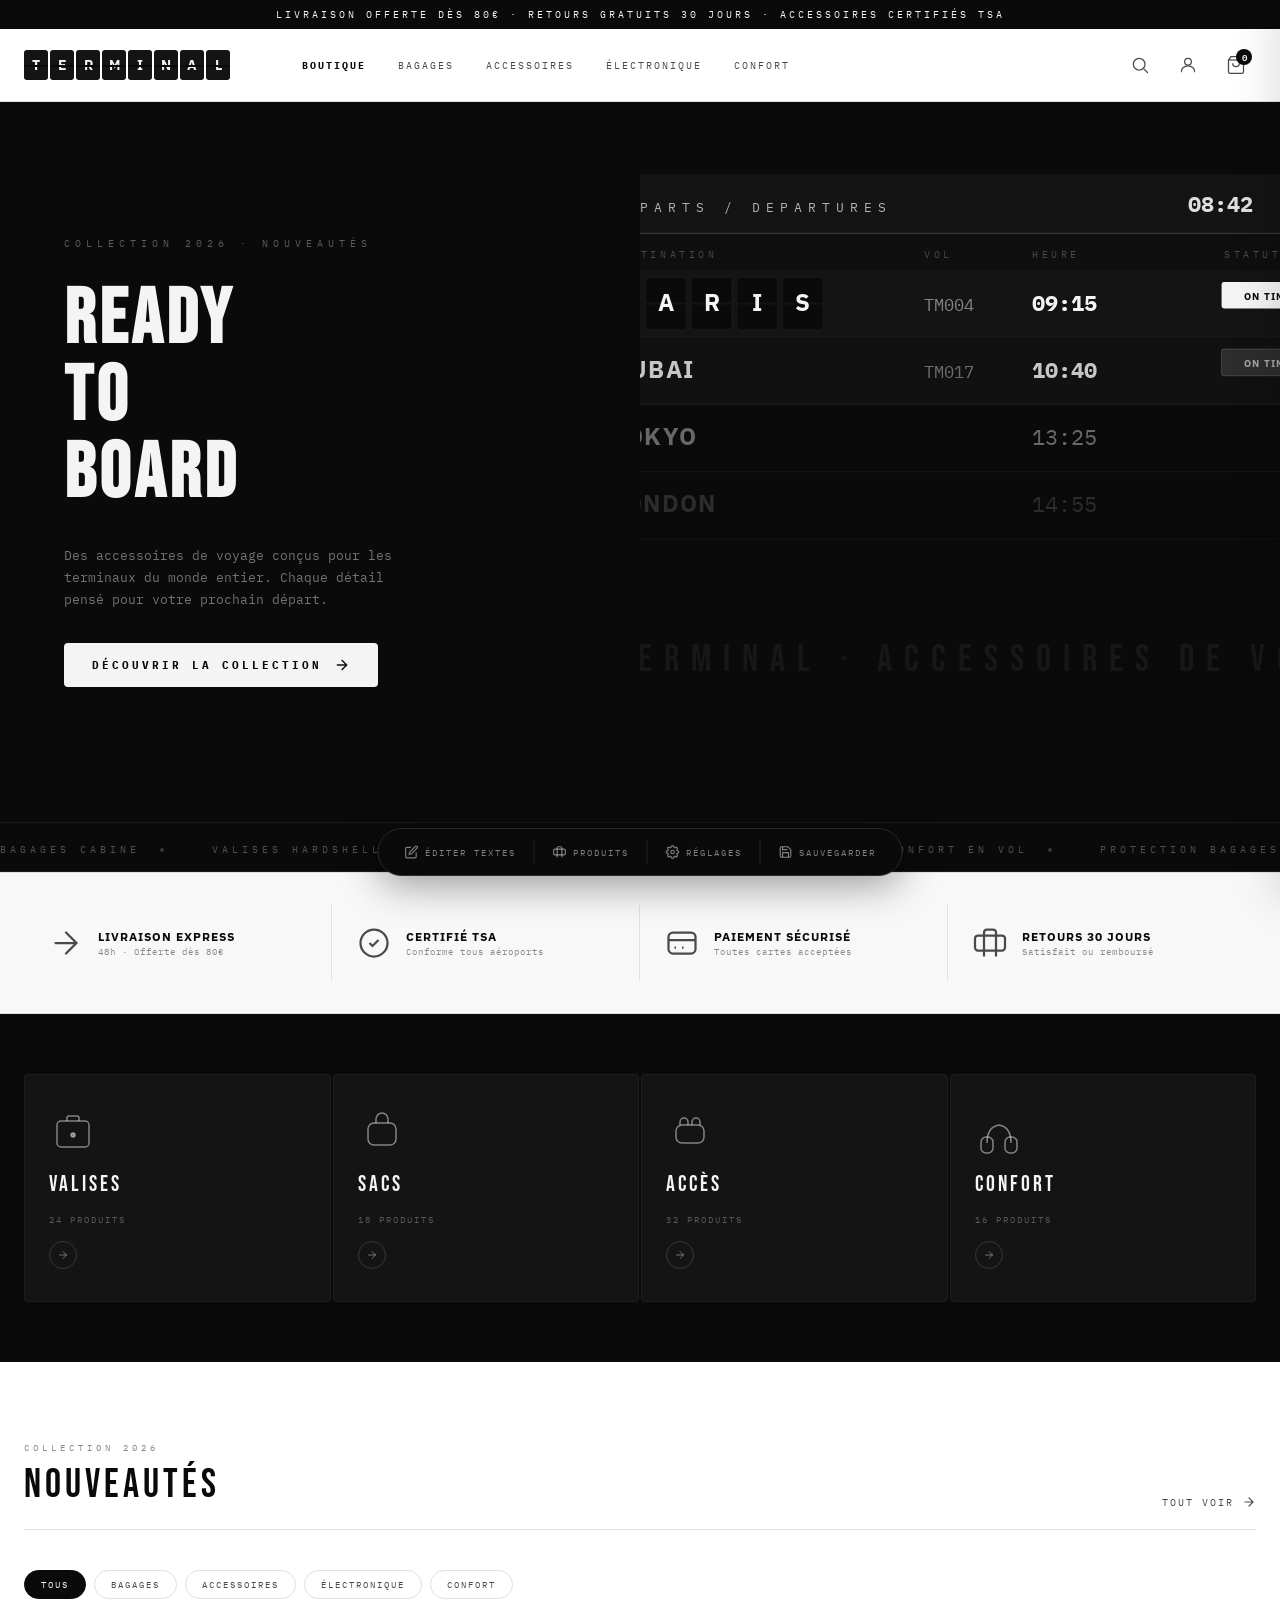
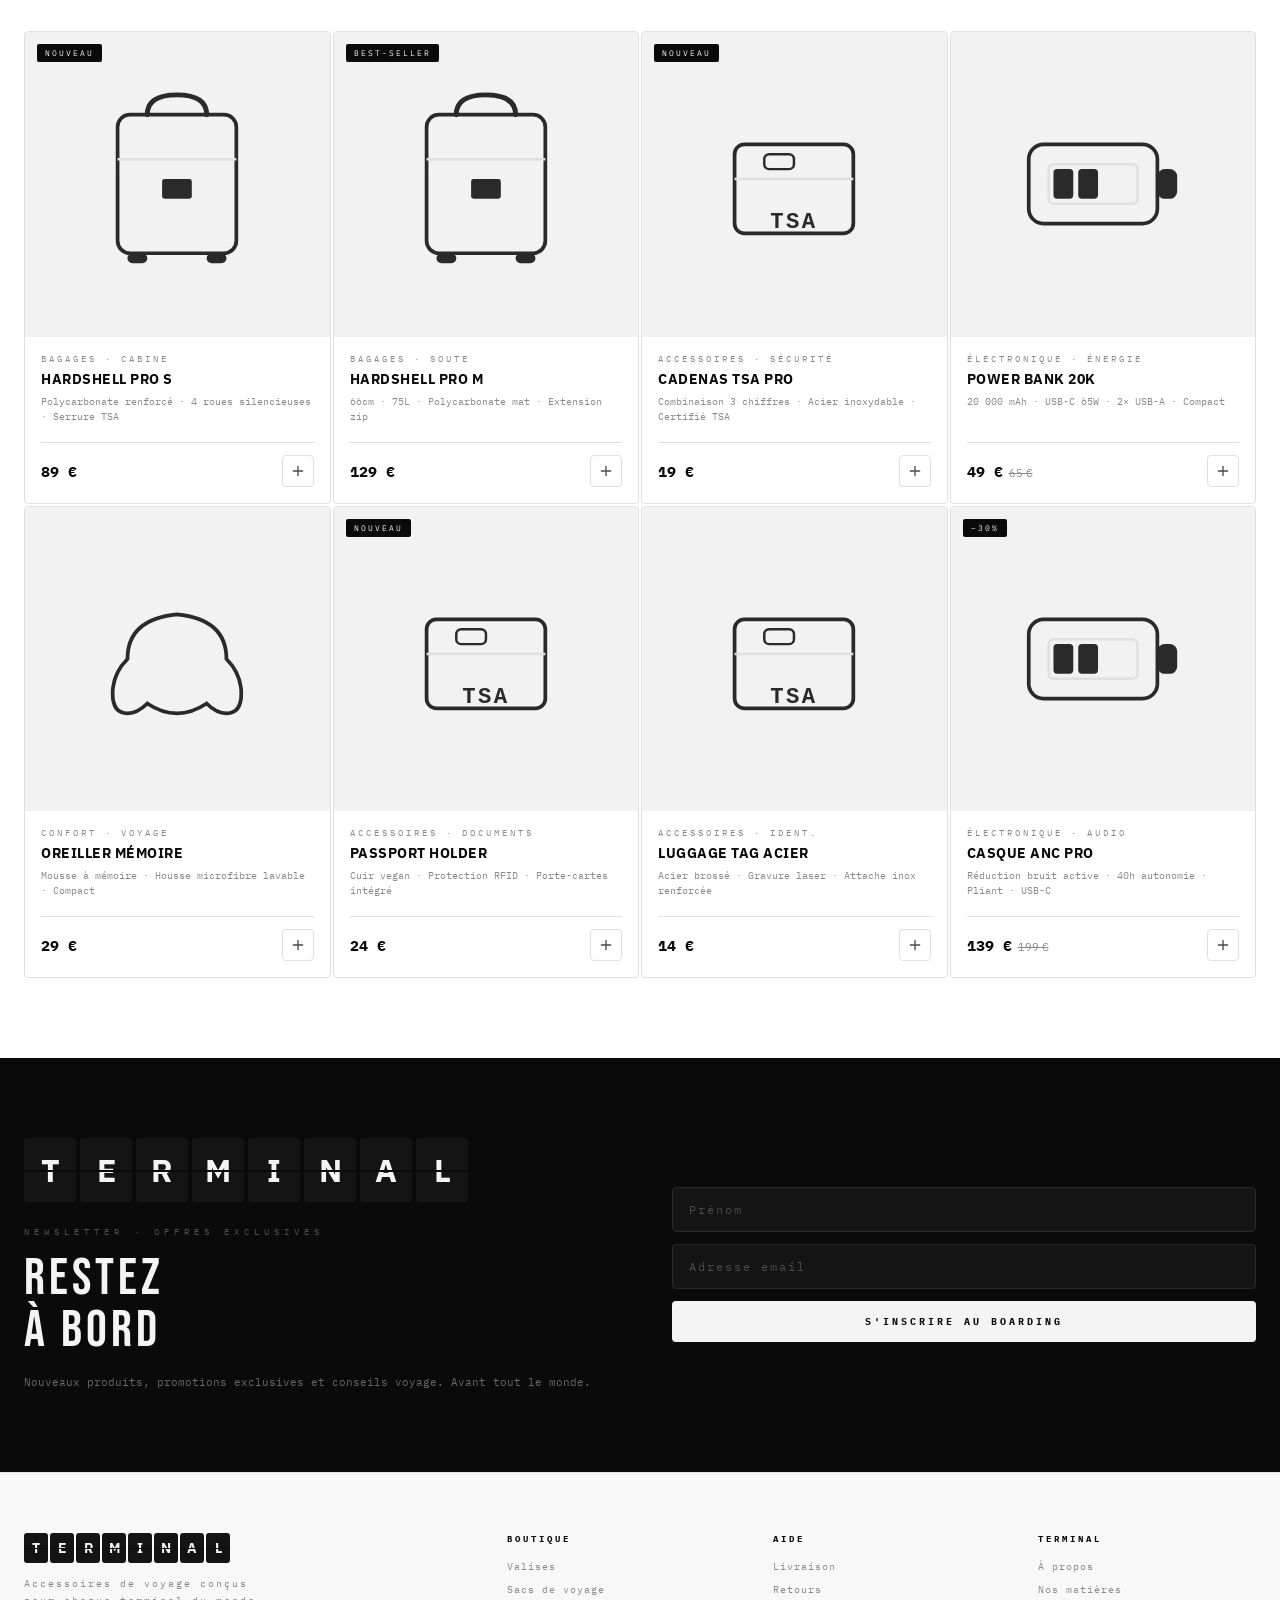
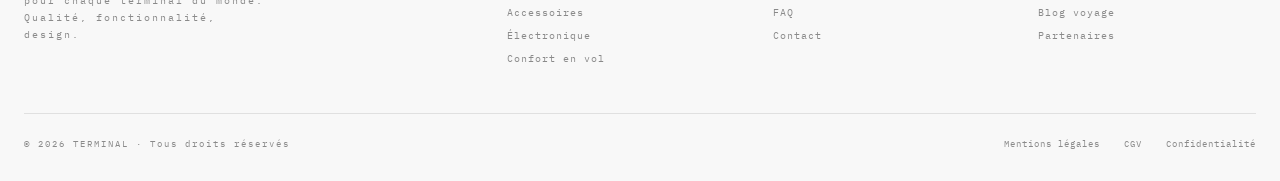
==== commit aaa83e34: "Add full inline editing system with admin bar - Edit Mode: click any text on the page to modify it d" ====
--- a/index.html
+++ b/index.html
@@ -6,1228 +6,400 @@
 <title>TERMINAL — Accessoires de Voyage</title>
 <link href="https://fonts.googleapis.com/css2?family=IBM+Plex+Mono:wght@300;400;700&family=IBM+Plex+Sans:wght@300;400;700;900&family=Bebas+Neue&display=swap" rel="stylesheet">
 <style>
-/* ═══════════════════════════════════════════
-   DESIGN TOKENS — modifier ici pour tout changer
-═══════════════════════════════════════════ */
+/* ═══════════════════════════════════════
+   TOKENS — tout modifier ici
+═══════════════════════════════════════ */
 :root {
-  /* Couleurs */
-  --c-black:       #0a0a0a;
-  --c-tile:        #141414;
-  --c-metal-dark:  #2a2a2a;
-  --c-metal:       #4a4a4a;
-  --c-metal-light: #8a8a8a;
-  --c-border:      #e0e0e0;
-  --c-border-dark: #c0c0c0;
-  --c-bg:          #ffffff;
-  --c-bg-soft:     #f8f8f8;
-  --c-bg-tile:     #f2f2f2;
-  --c-white:       #f4f4f4;
-  --c-text:        #0a0a0a;
-  --c-text-muted:  #6a6a6a;
-
-  /* Typographie */
-  --f-display:  'IBM Plex Sans', sans-serif;
-  --f-mono:     'IBM Plex Mono', monospace;
-  --f-label:    'Bebas Neue', sans-serif;
-
-  /* Espacements */
-  --gutter:     24px;
-  --radius:     4px;
-
-  /* Cart drawer */
-  --cart-width: 420px;
-
-  /* Transitions */
-  --ease:       cubic-bezier(.4,0,.2,1);
-  --speed:      .3s;
-}
-
-/* ═══════════════════════════════════════════
-   RESET & BASE
-═══════════════════════════════════════════ */
-*, *::before, *::after { box-sizing: border-box; margin: 0; padding: 0; }
-html { scroll-behavior: smooth; }
-body {
-  font-family: var(--f-display);
-  background: var(--c-bg);
-  color: var(--c-text);
-  line-height: 1.5;
-  overflow-x: hidden;
-}
-img { display: block; width: 100%; }
-a { text-decoration: none; color: inherit; }
-button { cursor: pointer; border: none; background: none; font-family: inherit; }
-ul { list-style: none; }
-
-/* ═══════════════════════════════════════════
-   SOLARI TILES — composant logo
-═══════════════════════════════════════════ */
-.solari {
-  display: inline-flex;
-  gap: 3px;
-  align-items: center;
-}
-.solari.sm { gap: 2px; }
-
-.s-tile {
-  position: relative;
-  display: flex;
-  align-items: center;
-  justify-content: center;
-  background: var(--c-tile);
-  border-radius: 3px;
-  overflow: hidden;
-}
-/* Ligne de charnière */
-.s-tile::before {
-  content: '';
-  position: absolute;
-  left: 0; right: 0;
-  top: 50%;
-  height: 1.5px;
-  background: var(--c-black);
-  z-index: 2;
-}
-/* Taille default */
-.solari .s-tile        { width: 36px; height: 44px; }
-.solari.sm .s-tile     { width: 24px; height: 30px; }
-.solari.lg .s-tile     { width: 56px; height: 68px; }
-.solari.xl .s-tile     { width: 80px; height: 98px; }
-
-.s-tile .s-letter {
-  font-family: var(--f-display);
-  font-weight: 900;
-  color: var(--c-white);
-  position: relative;
-  z-index: 1;
-  line-height: 1;
-}
-.solari .s-letter      { font-size: 22px; }
-.solari.sm .s-letter   { font-size: 14px; }
-.solari.lg .s-letter   { font-size: 34px; }
-.solari.xl .s-letter   { font-size: 48px; }
-
-/* ═══════════════════════════════════════════
-   TOPBAR
-═══════════════════════════════════════════ */
-.topbar {
-  background: var(--c-black);
-  color: var(--c-white);
-  text-align: center;
-  padding: 8px var(--gutter);
-  font-family: var(--f-mono);
-  font-size: 10px;
-  letter-spacing: 3px;
-  text-transform: uppercase;
-}
-
-/* ═══════════════════════════════════════════
-   HEADER
-═══════════════════════════════════════════ */
-.header {
-  position: sticky;
-  top: 0;
-  z-index: 100;
-  background: var(--c-bg);
-  border-bottom: 1.5px solid var(--c-border);
-}
-.header-inner {
-  max-width: 1400px;
-  margin: 0 auto;
-  padding: 0 var(--gutter);
-  height: 72px;
-  display: flex;
-  align-items: center;
-  gap: 32px;
-}
-
-.header-logo { flex-shrink: 0; }
-
-.header-nav {
-  display: flex;
-  gap: 0;
-  margin-left: 24px;
-}
-.header-nav a {
-  font-family: var(--f-mono);
-  font-size: 10px;
-  letter-spacing: 2px;
-  text-transform: uppercase;
-  color: var(--c-metal);
-  padding: 8px 16px;
-  border-radius: var(--radius);
-  transition: color var(--speed) var(--ease), background var(--speed) var(--ease);
-}
-.header-nav a:hover { color: var(--c-black); background: var(--c-bg-soft); }
-.header-nav a.active { color: var(--c-black); font-weight: 700; }
-
-.header-actions {
-  margin-left: auto;
-  display: flex;
-  align-items: center;
-  gap: 8px;
-}
-.btn-icon {
-  width: 40px;
-  height: 40px;
-  border-radius: var(--radius);
-  display: flex;
-  align-items: center;
-  justify-content: center;
-  color: var(--c-metal);
-  transition: color var(--speed) var(--ease), background var(--speed) var(--ease);
-  position: relative;
-}
-.btn-icon:hover { color: var(--c-black); background: var(--c-bg-soft); }
-.btn-icon svg { width: 20px; height: 20px; }
-
-.cart-badge {
-  position: absolute;
-  top: 4px;
-  right: 4px;
-  width: 16px;
-  height: 16px;
-  background: var(--c-black);
-  color: var(--c-white);
-  border-radius: 50%;
-  font-size: 9px;
-  font-weight: 700;
-  display: flex;
-  align-items: center;
-  justify-content: center;
-  font-family: var(--f-mono);
-  transition: transform .2s var(--ease);
-}
-.cart-badge.bump { animation: badge-bump .3s var(--ease); }
-@keyframes badge-bump {
-  0%   { transform: scale(1); }
-  50%  { transform: scale(1.5); }
-  100% { transform: scale(1); }
-}
-
-/* ═══════════════════════════════════════════
-   HERO
-═══════════════════════════════════════════ */
-.hero {
-  background: var(--c-black);
-  color: var(--c-white);
-  min-height: 80vh;
-  display: grid;
-  grid-template-columns: 1fr 1fr;
-  overflow: hidden;
-  position: relative;
-}
-.hero-left {
-  padding: 80px 64px;
-  display: flex;
-  flex-direction: column;
-  justify-content: center;
-  gap: 32px;
-  position: relative;
-  z-index: 2;
-}
-.hero-eyebrow {
-  font-family: var(--f-mono);
-  font-size: 10px;
-  letter-spacing: 5px;
-  text-transform: uppercase;
-  color: rgba(244,244,244,.35);
-}
-.hero-title {
-  font-family: var(--f-label);
-  font-size: clamp(56px, 6vw, 88px);
-  letter-spacing: 4px;
-  line-height: 1;
-  color: var(--c-white);
-}
-.hero-sub {
-  font-family: var(--f-mono);
-  font-size: 13px;
-  color: rgba(244,244,244,.45);
-  line-height: 1.7;
-  max-width: 360px;
-}
-.hero-cta {
-  display: inline-flex;
-  align-items: center;
-  gap: 12px;
-  background: var(--c-white);
-  color: var(--c-black);
-  padding: 14px 28px;
-  font-family: var(--f-mono);
-  font-size: 11px;
-  letter-spacing: 3px;
-  text-transform: uppercase;
-  font-weight: 700;
-  border-radius: var(--radius);
-  width: fit-content;
-  transition: background var(--speed) var(--ease), color var(--speed) var(--ease);
-}
-.hero-cta:hover { background: var(--c-bg-tile); }
-.hero-cta svg { width: 16px; height: 16px; }
-
-.hero-right {
-  position: relative;
-  overflow: hidden;
-}
-.hero-right svg { width: 100%; height: 100%; }
-
-/* Scanlines overlay */
-.hero::after {
-  content: '';
-  position: absolute;
-  inset: 0;
-  background: repeating-linear-gradient(0deg, transparent, transparent 3px, rgba(255,255,255,.012) 3px, rgba(255,255,255,.012) 4px);
-  pointer-events: none;
-  z-index: 1;
-}
-
-/* ═══════════════════════════════════════════
-   MARQUEE BAND
-═══════════════════════════════════════════ */
-.marquee-band {
-  background: var(--c-black);
-  border-top: 1px solid #1a1a1a;
-  border-bottom: 1px solid #1a1a1a;
-  overflow: hidden;
-  padding: 14px 0;
-  white-space: nowrap;
-}
-.marquee-track {
-  display: inline-flex;
-  gap: 48px;
-  animation: marquee 30s linear infinite;
-}
-@keyframes marquee { to { transform: translateX(-50%); } }
-.marquee-item {
-  font-family: var(--f-mono);
-  font-size: 10px;
-  letter-spacing: 4px;
-  text-transform: uppercase;
-  color: rgba(244,244,244,.3);
-  display: flex;
-  align-items: center;
-  gap: 20px;
-}
-.marquee-dot { width: 4px; height: 4px; background: rgba(244,244,244,.2); border-radius: 50%; flex-shrink: 0; }
-
-/* ═══════════════════════════════════════════
-   SECTION COMMONS
-═══════════════════════════════════════════ */
-.section {
-  max-width: 1400px;
-  margin: 0 auto;
-  padding: 80px var(--gutter);
-}
-.section-header {
-  display: flex;
-  align-items: flex-end;
-  justify-content: space-between;
-  margin-bottom: 40px;
-  padding-bottom: 20px;
-  border-bottom: 1.5px solid var(--c-border);
-}
-.section-label {
-  font-family: var(--f-mono);
-  font-size: 9px;
-  letter-spacing: 4px;
-  text-transform: uppercase;
-  color: var(--c-metal-light);
-  margin-bottom: 8px;
-}
-.section-title {
-  font-family: var(--f-label);
-  font-size: 40px;
-  letter-spacing: 4px;
-  color: var(--c-black);
-}
-.section-link {
-  font-family: var(--f-mono);
-  font-size: 10px;
-  letter-spacing: 2px;
-  text-transform: uppercase;
-  color: var(--c-metal);
-  display: flex;
-  align-items: center;
-  gap: 8px;
-  transition: color var(--speed) var(--ease);
-}
-.section-link:hover { color: var(--c-black); }
-.section-link svg { width: 14px; height: 14px; }
-
-/* ═══════════════════════════════════════════
-   PRODUCT CARDS
-═══════════════════════════════════════════ */
-.product-grid {
-  display: grid;
-  grid-template-columns: repeat(4, 1fr);
-  gap: 2px;
-}
-.product-grid.grid-3 { grid-template-columns: repeat(3, 1fr); }
-
-.product-card {
-  background: var(--c-bg);
-  border: 1.5px solid var(--c-border);
-  border-radius: var(--radius);
-  overflow: hidden;
-  display: flex;
-  flex-direction: column;
-  transition: border-color var(--speed) var(--ease), transform var(--speed) var(--ease);
-  cursor: pointer;
-}
-.product-card:hover {
-  border-color: var(--c-black);
-  transform: translateY(-2px);
-}
-
-.product-image {
-  aspect-ratio: 1;
-  background: var(--c-bg-tile);
-  position: relative;
-  overflow: hidden;
-  display: flex;
-  align-items: center;
-  justify-content: center;
-}
-.product-image svg { width: 70%; height: 70%; }
-
-.product-tag {
-  position: absolute;
-  top: 12px;
-  left: 12px;
-  background: var(--c-black);
-  color: var(--c-white);
-  font-family: var(--f-mono);
-  font-size: 8px;
-  letter-spacing: 2px;
-  text-transform: uppercase;
-  padding: 4px 8px;
-  border-radius: 2px;
-}
-.product-tag.new { background: var(--c-metal-dark); }
-.product-tag.sale { background: var(--c-metal); }
-
-.product-actions {
-  position: absolute;
-  bottom: 12px;
-  right: 12px;
-  opacity: 0;
-  transition: opacity var(--speed) var(--ease);
-  display: flex;
-  gap: 6px;
-}
-.product-card:hover .product-actions { opacity: 1; }
-
-.btn-quick-add {
-  background: var(--c-black);
-  color: var(--c-white);
-  font-family: var(--f-mono);
-  font-size: 9px;
-  letter-spacing: 2px;
-  text-transform: uppercase;
-  padding: 8px 14px;
-  border-radius: var(--radius);
-  display: flex;
-  align-items: center;
-  gap: 6px;
-  transition: background var(--speed) var(--ease);
-  white-space: nowrap;
-}
-.btn-quick-add:hover { background: var(--c-metal-dark); }
-.btn-quick-add svg { width: 14px; height: 14px; flex-shrink: 0; }
-
-.product-info {
-  padding: 16px;
-  display: flex;
-  flex-direction: column;
-  gap: 6px;
-  flex: 1;
-}
-.product-category {
-  font-family: var(--f-mono);
-  font-size: 9px;
-  letter-spacing: 3px;
-  text-transform: uppercase;
-  color: var(--c-metal-light);
-}
-.product-name {
-  font-family: var(--f-display);
-  font-size: 14px;
-  font-weight: 700;
-  letter-spacing: .5px;
-  color: var(--c-black);
-  text-transform: uppercase;
-  line-height: 1.3;
-}
-.product-desc {
-  font-family: var(--f-mono);
-  font-size: 10px;
-  color: var(--c-metal-light);
-  line-height: 1.5;
-  flex: 1;
-}
-.product-footer {
-  display: flex;
-  align-items: center;
-  justify-content: space-between;
-  margin-top: 12px;
-  padding-top: 12px;
-  border-top: 1px solid var(--c-border);
-}
-.product-price {
-  font-family: var(--f-mono);
-  font-size: 15px;
-  font-weight: 700;
-  color: var(--c-black);
-}
-.product-price-old {
-  font-size: 11px;
-  color: var(--c-metal-light);
-  text-decoration: line-through;
-  margin-left: 6px;
-}
-.btn-add-card {
-  width: 32px;
-  height: 32px;
-  border-radius: var(--radius);
-  border: 1.5px solid var(--c-border);
-  display: flex;
-  align-items: center;
-  justify-content: center;
-  color: var(--c-metal);
-  transition: all var(--speed) var(--ease);
-}
-.btn-add-card:hover {
-  border-color: var(--c-black);
-  background: var(--c-black);
-  color: var(--c-white);
-}
-.btn-add-card svg { width: 16px; height: 16px; }
-
-/* ═══════════════════════════════════════════
-   CATEGORY STRIP
-═══════════════════════════════════════════ */
-.category-strip {
-  background: var(--c-black);
-  color: var(--c-white);
-  padding: 60px 0;
-  overflow: hidden;
-}
-.category-strip-inner {
-  max-width: 1400px;
-  margin: 0 auto;
-  padding: 0 var(--gutter);
-  display: grid;
-  grid-template-columns: repeat(4, 1fr);
-  gap: 2px;
-}
-.cat-card {
-  background: var(--c-tile);
-  border: 1px solid #1e1e1e;
-  padding: 32px 24px;
-  display: flex;
-  flex-direction: column;
-  gap: 16px;
-  border-radius: var(--radius);
-  cursor: pointer;
-  transition: background var(--speed) var(--ease);
-}
-.cat-card:hover { background: var(--c-metal-dark); }
-.cat-icon { width: 48px; height: 48px; }
-.cat-icon svg { width: 100%; height: 100%; }
-.cat-name {
-  font-family: var(--f-label);
-  font-size: 22px;
-  letter-spacing: 3px;
-  color: var(--c-white);
-}
-.cat-count {
-  font-family: var(--f-mono);
-  font-size: 9px;
-  color: rgba(244,244,244,.3);
-  letter-spacing: 2px;
-}
-.cat-arrow {
-  margin-top: auto;
-  width: 28px;
-  height: 28px;
-  border: 1px solid rgba(244,244,244,.15);
-  border-radius: 50%;
-  display: flex;
-  align-items: center;
-  justify-content: center;
-  color: rgba(244,244,244,.4);
-  transition: all var(--speed) var(--ease);
-}
-.cat-card:hover .cat-arrow { background: rgba(244,244,244,.1); color: var(--c-white); }
-.cat-arrow svg { width: 12px; height: 12px; }
-
-/* ═══════════════════════════════════════════
-   FEATURE BAND
-═══════════════════════════════════════════ */
-.feature-band {
-  background: var(--c-bg-soft);
-  border-top: 1.5px solid var(--c-border);
-  border-bottom: 1.5px solid var(--c-border);
-}
-.feature-band-inner {
-  max-width: 1400px;
-  margin: 0 auto;
-  padding: 32px var(--gutter);
-  display: grid;
-  grid-template-columns: repeat(4, 1fr);
-  gap: 0;
-}
-.feat-item {
-  padding: 20px 24px;
-  display: flex;
-  align-items: center;
-  gap: 14px;
-  border-right: 1px solid var(--c-border);
-}
-.feat-item:last-child { border-right: none; }
-.feat-icon { flex-shrink: 0; width: 36px; height: 36px; color: var(--c-metal); }
-.feat-icon svg { width: 100%; height: 100%; }
-.feat-text {}
-.feat-title {
-  font-family: var(--f-display);
-  font-size: 12px;
-  font-weight: 700;
-  letter-spacing: 1px;
-  text-transform: uppercase;
-  color: var(--c-black);
-}
-.feat-sub {
-  font-family: var(--f-mono);
-  font-size: 9px;
-  color: var(--c-metal-light);
-  letter-spacing: 1px;
-  margin-top: 2px;
-}
-
-/* ═══════════════════════════════════════════
-   CART OVERLAY
-═══════════════════════════════════════════ */
-.cart-overlay {
-  position: fixed;
-  inset: 0;
-  background: rgba(0,0,0,.5);
-  z-index: 200;
-  opacity: 0;
-  pointer-events: none;
-  transition: opacity var(--speed) var(--ease);
-  backdrop-filter: blur(2px);
-}
-.cart-overlay.open {
-  opacity: 1;
-  pointer-events: all;
-}
-
-/* ═══════════════════════════════════════════
-   CART DRAWER — PAGE COULISSANTE
-═══════════════════════════════════════════ */
-.cart-drawer {
-  position: fixed;
-  top: 0;
-  right: 0;
-  bottom: 0;
-  width: var(--cart-width);
-  background: var(--c-bg);
-  z-index: 201;
-  display: flex;
-  flex-direction: column;
-  transform: translateX(100%);
-  transition: transform .4s var(--ease);
-  box-shadow: -8px 0 40px rgba(0,0,0,.12);
-}
-.cart-drawer.open {
-  transform: translateX(0);
-}
-
-/* Header du drawer */
-.cart-head {
-  padding: 20px 24px;
-  border-bottom: 1.5px solid var(--c-border);
-  display: flex;
-  align-items: center;
-  justify-content: space-between;
-  flex-shrink: 0;
-}
-.cart-head-left {
-  display: flex;
-  flex-direction: column;
-  gap: 4px;
-}
-.cart-head-label {
-  font-family: var(--f-mono);
-  font-size: 9px;
-  letter-spacing: 4px;
-  text-transform: uppercase;
-  color: var(--c-metal-light);
-}
-.cart-head-title {
-  font-family: var(--f-label);
-  font-size: 24px;
-  letter-spacing: 3px;
-  color: var(--c-black);
-  display: flex;
-  align-items: center;
-  gap: 10px;
-}
-.cart-count-pill {
-  font-family: var(--f-mono);
-  font-size: 11px;
-  font-weight: 700;
-  background: var(--c-black);
-  color: var(--c-white);
-  padding: 2px 8px;
-  border-radius: 20px;
-  line-height: 1.4;
-}
-.cart-close {
-  width: 36px;
-  height: 36px;
-  border-radius: var(--radius);
-  border: 1.5px solid var(--c-border);
-  display: flex;
-  align-items: center;
-  justify-content: center;
-  color: var(--c-metal);
-  transition: all var(--speed) var(--ease);
-}
-.cart-close:hover { border-color: var(--c-black); color: var(--c-black); background: var(--c-bg-soft); }
-.cart-close svg { width: 16px; height: 16px; }
-
-/* Solari inside drawer */
-.cart-solari {
-  padding: 12px 24px;
-  border-bottom: 1px solid var(--c-border);
-  background: var(--c-black);
-  display: flex;
-  align-items: center;
-  gap: 10px;
-  flex-shrink: 0;
-}
-.cart-solari-text {
-  font-family: var(--f-mono);
-  font-size: 9px;
-  letter-spacing: 3px;
-  color: rgba(244,244,244,.3);
-  text-transform: uppercase;
-}
-
-/* Corps du drawer */
-.cart-body {
-  flex: 1;
-  overflow-y: auto;
-  padding: 0;
-}
-.cart-body::-webkit-scrollbar { width: 4px; }
-.cart-body::-webkit-scrollbar-track { background: var(--c-bg-soft); }
-.cart-body::-webkit-scrollbar-thumb { background: var(--c-border-dark); border-radius: 2px; }
-
-/* Empty state */
-.cart-empty {
-  display: flex;
-  flex-direction: column;
-  align-items: center;
-  justify-content: center;
-  height: 100%;
-  gap: 16px;
-  padding: 40px;
-  text-align: center;
-}
-.cart-empty-icon { width: 64px; height: 64px; color: var(--c-border-dark); }
-.cart-empty-icon svg { width: 100%; height: 100%; }
-.cart-empty-title {
-  font-family: var(--f-label);
-  font-size: 22px;
-  letter-spacing: 3px;
-  color: var(--c-metal-light);
-}
-.cart-empty-sub {
-  font-family: var(--f-mono);
-  font-size: 10px;
-  color: var(--c-metal-light);
-  letter-spacing: 1px;
-  line-height: 1.6;
-}
-
-/* Item dans le panier */
-.cart-item {
-  padding: 20px 24px;
-  border-bottom: 1px solid var(--c-border);
-  display: grid;
-  grid-template-columns: 80px 1fr auto;
-  gap: 14px;
-  align-items: start;
-  animation: slide-in .3s var(--ease);
-}
-@keyframes slide-in {
-  from { opacity: 0; transform: translateX(20px); }
-  to   { opacity: 1; transform: translateX(0); }
-}
-
-.cart-item-img {
-  width: 80px;
-  height: 80px;
-  background: var(--c-bg-tile);
-  border: 1px solid var(--c-border);
-  border-radius: var(--radius);
-  display: flex;
-  align-items: center;
-  justify-content: center;
-  flex-shrink: 0;
-}
-.cart-item-img svg { width: 55%; height: 55%; }
-
-.cart-item-info {}
-.cart-item-cat {
-  font-family: var(--f-mono);
-  font-size: 8px;
-  letter-spacing: 2px;
-  text-transform: uppercase;
-  color: var(--c-metal-light);
-  margin-bottom: 3px;
-}
-.cart-item-name {
-  font-family: var(--f-display);
-  font-size: 13px;
-  font-weight: 700;
-  text-transform: uppercase;
-  letter-spacing: .5px;
-  color: var(--c-black);
-  line-height: 1.3;
-  margin-bottom: 8px;
-}
-.cart-item-qty {
-  display: flex;
-  align-items: center;
-  gap: 0;
-  border: 1.5px solid var(--c-border);
-  border-radius: var(--radius);
-  width: fit-content;
-  overflow: hidden;
-}
-.qty-btn {
-  width: 28px;
-  height: 28px;
-  display: flex;
-  align-items: center;
-  justify-content: center;
-  font-family: var(--f-mono);
-  font-size: 16px;
-  color: var(--c-metal);
-  transition: background var(--speed) var(--ease), color var(--speed) var(--ease);
-  background: var(--c-bg);
-}
-.qty-btn:hover { background: var(--c-black); color: var(--c-white); }
-.qty-val {
-  width: 32px;
-  text-align: center;
-  font-family: var(--f-mono);
-  font-size: 12px;
-  font-weight: 700;
-  color: var(--c-black);
-  background: var(--c-bg-soft);
-  padding: 0 4px;
-  line-height: 28px;
-  border-left: 1px solid var(--c-border);
-  border-right: 1px solid var(--c-border);
-}
-
-.cart-item-right {
-  display: flex;
-  flex-direction: column;
-  align-items: flex-end;
-  gap: 8px;
-}
-.cart-item-price {
-  font-family: var(--f-mono);
-  font-size: 14px;
-  font-weight: 700;
-  color: var(--c-black);
-  white-space: nowrap;
-}
-.cart-item-remove {
-  color: var(--c-metal-light);
-  display: flex;
-  align-items: center;
-  gap: 4px;
-  font-family: var(--f-mono);
-  font-size: 8px;
-  letter-spacing: 1px;
-  transition: color var(--speed) var(--ease);
-}
-.cart-item-remove:hover { color: var(--c-black); }
-.cart-item-remove svg { width: 12px; height: 12px; }
-
-/* Pied du drawer */
-.cart-foot {
-  padding: 20px 24px;
-  border-top: 1.5px solid var(--c-border);
-  display: flex;
-  flex-direction: column;
-  gap: 14px;
-  flex-shrink: 0;
-  background: var(--c-bg);
-}
-.cart-subtotal {
-  display: flex;
-  justify-content: space-between;
-  align-items: center;
-}
-.cart-subtotal-label {
-  font-family: var(--f-mono);
-  font-size: 10px;
-  letter-spacing: 2px;
-  text-transform: uppercase;
-  color: var(--c-metal-light);
-}
-.cart-subtotal-amount {
-  font-family: var(--f-mono);
-  font-size: 18px;
-  font-weight: 700;
-  color: var(--c-black);
-}
-.cart-note {
-  font-family: var(--f-mono);
-  font-size: 9px;
-  color: var(--c-metal-light);
-  letter-spacing: 1px;
-  text-align: center;
-}
-.btn-checkout {
-  background: var(--c-black);
-  color: var(--c-white);
-  padding: 16px 24px;
-  border-radius: var(--radius);
-  font-family: var(--f-mono);
-  font-size: 11px;
-  font-weight: 700;
-  letter-spacing: 3px;
-  text-transform: uppercase;
-  display: flex;
-  align-items: center;
-  justify-content: center;
-  gap: 10px;
-  transition: background var(--speed) var(--ease);
-  width: 100%;
-}
-.btn-checkout:hover { background: var(--c-metal-dark); }
-.btn-checkout svg { width: 16px; height: 16px; }
-.btn-continue {
-  background: var(--c-bg-soft);
-  color: var(--c-metal);
-  padding: 12px 24px;
-  border-radius: var(--radius);
-  font-family: var(--f-mono);
-  font-size: 10px;
-  letter-spacing: 2px;
-  text-transform: uppercase;
-  text-align: center;
-  border: 1.5px solid var(--c-border);
-  transition: all var(--speed) var(--ease);
-  width: 100%;
-}
-.btn-continue:hover { border-color: var(--c-black); color: var(--c-black); background: var(--c-bg); }
-
-/* Recently added notification (flash) */
-.cart-added-flash {
-  position: absolute;
-  top: 80px;
-  left: 24px;
-  right: 24px;
-  background: var(--c-black);
-  color: var(--c-white);
-  padding: 12px 16px;
-  border-radius: var(--radius);
-  font-family: var(--f-mono);
-  font-size: 10px;
-  letter-spacing: 2px;
-  display: flex;
-  align-items: center;
-  gap: 10px;
-  z-index: 3;
-  transform: translateY(-10px);
-  opacity: 0;
-  transition: all .3s var(--ease);
-  pointer-events: none;
-}
-.cart-added-flash.show { opacity: 1; transform: translateY(0); }
-.cart-added-flash svg { width: 14px; height: 14px; flex-shrink: 0; color: #aaa; }
-
-/* ═══════════════════════════════════════════
-   TOAST NOTIFICATION (hors drawer)
-═══════════════════════════════════════════ */
-.toast {
-  position: fixed;
-  bottom: 32px;
-  left: 50%;
-  transform: translateX(-50%) translateY(80px);
-  background: var(--c-black);
-  color: var(--c-white);
-  padding: 14px 24px;
-  border-radius: var(--radius);
-  font-family: var(--f-mono);
-  font-size: 10px;
-  letter-spacing: 2px;
-  text-transform: uppercase;
-  display: flex;
-  align-items: center;
-  gap: 12px;
-  z-index: 300;
-  opacity: 0;
-  transition: all .4s var(--ease);
-  white-space: nowrap;
-  box-shadow: 0 8px 32px rgba(0,0,0,.2);
-}
-.toast.show { opacity: 1; transform: translateX(-50%) translateY(0); }
-.toast svg { width: 14px; height: 14px; }
-
-/* ═══════════════════════════════════════════
-   NEWSLETTER / BANNER
-═══════════════════════════════════════════ */
-.banner {
-  background: var(--c-black);
-  color: var(--c-white);
-  padding: 80px var(--gutter);
-}
-.banner-inner {
-  max-width: 1400px;
-  margin: 0 auto;
-  display: grid;
-  grid-template-columns: 1fr 1fr;
-  gap: 64px;
-  align-items: center;
-}
-.banner-left {}
-.banner-eyebrow {
-  font-family: var(--f-mono);
-  font-size: 9px;
-  letter-spacing: 5px;
-  color: rgba(244,244,244,.3);
-  text-transform: uppercase;
-  margin-bottom: 16px;
-}
-.banner-title {
-  font-family: var(--f-label);
-  font-size: 52px;
-  letter-spacing: 4px;
-  line-height: 1;
-  color: var(--c-white);
-  margin-bottom: 16px;
-}
-.banner-sub {
-  font-family: var(--f-mono);
-  font-size: 11px;
-  color: rgba(244,244,244,.4);
-  line-height: 1.7;
-  letter-spacing: 1px;
-}
-.banner-right {}
-.newsletter-form {
-  display: flex;
-  flex-direction: column;
-  gap: 12px;
-}
-.newsletter-input {
-  background: #141414;
-  border: 1.5px solid #2a2a2a;
-  border-radius: var(--radius);
-  padding: 14px 16px;
-  font-family: var(--f-mono);
-  font-size: 12px;
-  color: var(--c-white);
-  outline: none;
-  transition: border-color var(--speed) var(--ease);
-}
-.newsletter-input::placeholder { color: rgba(244,244,244,.25); letter-spacing: 2px; }
-.newsletter-input:focus { border-color: rgba(244,244,244,.4); }
-.newsletter-btn {
-  background: var(--c-white);
-  color: var(--c-black);
-  padding: 14px 24px;
-  border-radius: var(--radius);
-  font-family: var(--f-mono);
-  font-size: 10px;
-  font-weight: 700;
-  letter-spacing: 3px;
-  text-transform: uppercase;
-  transition: background var(--speed) var(--ease);
-}
-.newsletter-btn:hover { background: var(--c-bg-tile); }
-
-/* ═══════════════════════════════════════════
-   FOOTER
-═══════════════════════════════════════════ */
-.footer {
-  background: var(--c-bg-soft);
-  border-top: 1.5px solid var(--c-border);
-  padding: 60px var(--gutter) 32px;
-}
-.footer-inner {
-  max-width: 1400px;
-  margin: 0 auto;
-}
-.footer-top {
-  display: grid;
-  grid-template-columns: 2fr 1fr 1fr 1fr;
-  gap: 48px;
-  padding-bottom: 48px;
-  border-bottom: 1px solid var(--c-border);
-}
-.footer-brand {}
-.footer-brand-sub {
-  font-family: var(--f-mono);
-  font-size: 10px;
-  color: var(--c-metal-light);
-  letter-spacing: 2px;
-  margin-top: 12px;
-  line-height: 1.7;
-  max-width: 240px;
-}
-.footer-col {}
-.footer-col-title {
-  font-family: var(--f-mono);
-  font-size: 9px;
-  letter-spacing: 3px;
-  text-transform: uppercase;
-  color: var(--c-black);
-  font-weight: 700;
-  margin-bottom: 16px;
-}
-.footer-links {
-  display: flex;
-  flex-direction: column;
-  gap: 10px;
-}
-.footer-links a {
-  font-family: var(--f-mono);
-  font-size: 10px;
-  color: var(--c-metal-light);
-  letter-spacing: 1px;
-  transition: color var(--speed) var(--ease);
-}
-.footer-links a:hover { color: var(--c-black); }
-.footer-bottom {
-  padding-top: 24px;
-  display: flex;
-  justify-content: space-between;
-  align-items: center;
-  gap: 16px;
-  flex-wrap: wrap;
-}
-.footer-copy {
-  font-family: var(--f-mono);
-  font-size: 9px;
-  color: var(--c-metal-light);
-  letter-spacing: 2px;
-}
-.footer-legal {
-  display: flex;
-  gap: 24px;
-}
-.footer-legal a {
-  font-family: var(--f-mono);
-  font-size: 9px;
-  color: var(--c-metal-light);
-  letter-spacing: 1px;
-  transition: color var(--speed) var(--ease);
-}
-.footer-legal a:hover { color: var(--c-black); }
-
-/* ═══════════════════════════════════════════
-   RESPONSIVE
-═══════════════════════════════════════════ */
-@media (max-width: 1100px) {
-  .product-grid { grid-template-columns: repeat(3, 1fr); }
-  .footer-top { grid-template-columns: 1fr 1fr; }
-}
-@media (max-width: 768px) {
-  :root { --cart-width: 100vw; }
-  .hero { grid-template-columns: 1fr; }
-  .hero-right { display: none; }
-  .hero-left { padding: 60px var(--gutter); }
-  .product-grid { grid-template-columns: repeat(2, 1fr); }
-  .category-strip-inner { grid-template-columns: repeat(2, 1fr); }
-  .feature-band-inner { grid-template-columns: repeat(2, 1fr); }
-  .banner-inner { grid-template-columns: 1fr; gap: 32px; }
-  .header-nav { display: none; }
-  .footer-top { grid-template-columns: 1fr; gap: 32px; }
-  .section { padding: 48px var(--gutter); }
-}
-
-/* ═══════════════════════════════════════════
-   FILTERS
-═══════════════════════════════════════════ */
-.filters {
-  display: flex;
-  gap: 8px;
-  flex-wrap: wrap;
-  margin-bottom: 32px;
-}
-.filter-btn {
-  font-family: var(--f-mono);
-  font-size: 9px;
-  letter-spacing: 2px;
-  text-transform: uppercase;
-  padding: 8px 16px;
-  border-radius: 20px;
-  border: 1.5px solid var(--c-border);
-  color: var(--c-metal);
-  background: var(--c-bg);
-  transition: all var(--speed) var(--ease);
-  cursor: pointer;
-}
-.filter-btn:hover { border-color: var(--c-metal); color: var(--c-black); }
-.filter-btn.active {
-  background: var(--c-black);
-  color: var(--c-white);
-  border-color: var(--c-black);
-}
+  --black:       #0a0a0a;
+  --tile:        #141414;
+  --metal-dark:  #2a2a2a;
+  --metal:       #4a4a4a;
+  --metal-light: #8a8a8a;
+  --border:      #e0e0e0;
+  --border-dark: #c0c0c0;
+  --bg:          #ffffff;
+  --bg-soft:     #f8f8f8;
+  --bg-tile:     #f2f2f2;
+  --white:       #f4f4f4;
+  --text:        #0a0a0a;
+  --text-muted:  #6a6a6a;
+  --cart-w:      420px;
+  --r:           4px;
+  --ease:        cubic-bezier(.4,0,.2,1);
+  --sp:          .3s;
+}
+*,*::before,*::after{box-sizing:border-box;margin:0;padding:0;}
+html{scroll-behavior:smooth;}
+body{font-family:'IBM Plex Sans',sans-serif;background:var(--bg);color:var(--text);overflow-x:hidden;}
+a{text-decoration:none;color:inherit;}
+button{cursor:pointer;border:none;background:none;font-family:inherit;}
+ul{list-style:none;}
+
+/* ── SOLARI ── */
+.solari{display:inline-flex;gap:3px;align-items:center;}
+.solari.sm{gap:2px;}
+.solari.lg{gap:4px;}
+.s-tile{position:relative;display:flex;align-items:center;justify-content:center;background:var(--tile);border-radius:3px;}
+.s-tile::before{content:'';position:absolute;left:0;right:0;top:50%;height:1.5px;background:var(--black);z-index:2;}
+.solari    .s-tile{width:36px;height:44px;}
+.solari.sm .s-tile{width:24px;height:30px;}
+.solari.lg .s-tile{width:52px;height:64px;}
+.s-tile .s-letter{font-family:'IBM Plex Sans',sans-serif;font-weight:900;color:var(--white);position:relative;z-index:1;line-height:1;}
+.solari    .s-letter{font-size:22px;}
+.solari.sm .s-letter{font-size:14px;}
+.solari.lg .s-letter{font-size:32px;}
+
+/* ── TOPBAR ── */
+.topbar{background:var(--black);color:var(--white);text-align:center;padding:8px 24px;font-family:'IBM Plex Mono',monospace;font-size:10px;letter-spacing:3px;text-transform:uppercase;}
+
+/* ── HEADER ── */
+.header{position:sticky;top:0;z-index:100;background:var(--bg);border-bottom:1.5px solid var(--border);}
+.header-inner{max-width:1400px;margin:0 auto;padding:0 24px;height:72px;display:flex;align-items:center;gap:32px;}
+.header-nav{display:flex;gap:0;margin-left:24px;}
+.header-nav a{font-family:'IBM Plex Mono',monospace;font-size:10px;letter-spacing:2px;text-transform:uppercase;color:var(--metal);padding:8px 16px;border-radius:var(--r);transition:color var(--sp) var(--ease),background var(--sp) var(--ease);}
+.header-nav a:hover,.header-nav a.active{color:var(--black);}
+.header-nav a.active{font-weight:700;}
+.header-actions{margin-left:auto;display:flex;align-items:center;gap:8px;}
+.btn-icon{width:40px;height:40px;border-radius:var(--r);display:flex;align-items:center;justify-content:center;color:var(--metal);transition:color var(--sp) var(--ease),background var(--sp) var(--ease);position:relative;}
+.btn-icon:hover{color:var(--black);background:var(--bg-soft);}
+.btn-icon svg{width:20px;height:20px;}
+.cart-badge{position:absolute;top:4px;right:4px;width:16px;height:16px;background:var(--black);color:var(--white);border-radius:50%;font-size:9px;font-weight:700;display:flex;align-items:center;justify-content:center;font-family:'IBM Plex Mono',monospace;}
+.cart-badge.bump{animation:bump .3s var(--ease);}
+@keyframes bump{0%,100%{transform:scale(1)}50%{transform:scale(1.5)}}
+
+/* ── HERO ── */
+.hero{background:var(--black);color:var(--white);min-height:80vh;display:grid;grid-template-columns:1fr 1fr;overflow:hidden;}
+.hero-left{padding:80px 64px;display:flex;flex-direction:column;justify-content:center;gap:32px;}
+.hero-eyebrow{font-family:'IBM Plex Mono',monospace;font-size:10px;letter-spacing:5px;text-transform:uppercase;color:rgba(244,244,244,.35);}
+.hero-title{font-family:'Bebas Neue',sans-serif;font-size:clamp(56px,6vw,88px);letter-spacing:4px;line-height:1;}
+.hero-sub{font-family:'IBM Plex Mono',monospace;font-size:13px;color:rgba(244,244,244,.45);line-height:1.7;max-width:360px;}
+.hero-cta{display:inline-flex;align-items:center;gap:12px;background:var(--white);color:var(--black);padding:14px 28px;font-family:'IBM Plex Mono',monospace;font-size:11px;letter-spacing:3px;text-transform:uppercase;font-weight:700;border-radius:var(--r);width:fit-content;transition:background var(--sp) var(--ease);}
+.hero-cta:hover{background:var(--bg-tile);}
+.hero-cta svg{width:16px;height:16px;}
+.hero-right{position:relative;overflow:hidden;}
+.hero-right svg{width:100%;height:100%;}
+
+/* ── MARQUEE ── */
+.marquee-band{background:var(--black);border-top:1px solid #1a1a1a;border-bottom:1px solid #1a1a1a;overflow:hidden;padding:14px 0;white-space:nowrap;}
+.marquee-track{display:inline-flex;gap:48px;animation:marquee 30s linear infinite;}
+@keyframes marquee{to{transform:translateX(-50%)}}
+.marquee-item{font-family:'IBM Plex Mono',monospace;font-size:10px;letter-spacing:4px;text-transform:uppercase;color:rgba(244,244,244,.3);display:flex;align-items:center;gap:20px;}
+.marquee-dot{width:4px;height:4px;background:rgba(244,244,244,.2);border-radius:50%;flex-shrink:0;}
+
+/* ── FEATURES ── */
+.feat-band{background:var(--bg-soft);border-top:1.5px solid var(--border);border-bottom:1.5px solid var(--border);}
+.feat-inner{max-width:1400px;margin:0 auto;padding:32px 24px;display:grid;grid-template-columns:repeat(4,1fr);}
+.feat-item{padding:20px 24px;display:flex;align-items:center;gap:14px;border-right:1px solid var(--border);}
+.feat-item:last-child{border-right:none;}
+.feat-icon{flex-shrink:0;width:36px;height:36px;color:var(--metal);}
+.feat-icon svg{width:100%;height:100%;}
+.feat-title{font-family:'IBM Plex Sans',sans-serif;font-size:12px;font-weight:700;letter-spacing:1px;text-transform:uppercase;color:var(--black);}
+.feat-sub{font-family:'IBM Plex Mono',monospace;font-size:9px;color:var(--metal-light);letter-spacing:1px;margin-top:2px;}
+
+/* ── SECTION ── */
+.section{max-width:1400px;margin:0 auto;padding:80px 24px;}
+.section-header{display:flex;align-items:flex-end;justify-content:space-between;margin-bottom:40px;padding-bottom:20px;border-bottom:1.5px solid var(--border);}
+.section-label{font-family:'IBM Plex Mono',monospace;font-size:9px;letter-spacing:4px;text-transform:uppercase;color:var(--metal-light);margin-bottom:8px;}
+.section-title{font-family:'Bebas Neue',sans-serif;font-size:40px;letter-spacing:4px;color:var(--black);}
+.section-link{font-family:'IBM Plex Mono',monospace;font-size:10px;letter-spacing:2px;text-transform:uppercase;color:var(--metal);display:flex;align-items:center;gap:8px;transition:color var(--sp) var(--ease);}
+.section-link:hover{color:var(--black);}
+.section-link svg{width:14px;height:14px;}
+
+/* ── FILTERS ── */
+.filters{display:flex;gap:8px;flex-wrap:wrap;margin-bottom:32px;}
+.filter-btn{font-family:'IBM Plex Mono',monospace;font-size:9px;letter-spacing:2px;text-transform:uppercase;padding:8px 16px;border-radius:20px;border:1.5px solid var(--border);color:var(--metal);background:var(--bg);transition:all var(--sp) var(--ease);}
+.filter-btn:hover{border-color:var(--metal);color:var(--black);}
+.filter-btn.active{background:var(--black);color:var(--white);border-color:var(--black);}
+
+/* ── PRODUCT GRID ── */
+.product-grid{display:grid;grid-template-columns:repeat(4,1fr);gap:2px;}
+.product-card{background:var(--bg);border:1.5px solid var(--border);border-radius:var(--r);overflow:hidden;display:flex;flex-direction:column;transition:border-color var(--sp) var(--ease),transform var(--sp) var(--ease);}
+.product-card:hover{border-color:var(--black);transform:translateY(-2px);}
+.product-image{aspect-ratio:1;background:var(--bg-tile);position:relative;overflow:hidden;display:flex;align-items:center;justify-content:center;}
+.product-image svg{width:65%;height:65%;}
+.product-tag{position:absolute;top:12px;left:12px;background:var(--black);color:var(--white);font-family:'IBM Plex Mono',monospace;font-size:8px;letter-spacing:2px;text-transform:uppercase;padding:4px 8px;border-radius:2px;}
+.product-actions{position:absolute;bottom:12px;right:12px;opacity:0;transition:opacity var(--sp) var(--ease);}
+.product-card:hover .product-actions{opacity:1;}
+.btn-quick{background:var(--black);color:var(--white);font-family:'IBM Plex Mono',monospace;font-size:9px;letter-spacing:2px;text-transform:uppercase;padding:8px 14px;border-radius:var(--r);display:flex;align-items:center;gap:6px;white-space:nowrap;}
+.btn-quick svg{width:14px;height:14px;}
+.product-info{padding:16px;display:flex;flex-direction:column;gap:6px;flex:1;}
+.product-category{font-family:'IBM Plex Mono',monospace;font-size:9px;letter-spacing:3px;text-transform:uppercase;color:var(--metal-light);}
+.product-name{font-family:'IBM Plex Sans',sans-serif;font-size:14px;font-weight:700;letter-spacing:.5px;text-transform:uppercase;color:var(--black);}
+.product-desc{font-family:'IBM Plex Mono',monospace;font-size:10px;color:var(--metal-light);line-height:1.5;flex:1;}
+.product-footer{display:flex;align-items:center;justify-content:space-between;margin-top:12px;padding-top:12px;border-top:1px solid var(--border);}
+.product-price{font-family:'IBM Plex Mono',monospace;font-size:15px;font-weight:700;color:var(--black);}
+.product-price-old{font-size:11px;color:var(--metal-light);text-decoration:line-through;margin-left:6px;}
+.btn-add-sm{width:32px;height:32px;border-radius:var(--r);border:1.5px solid var(--border);display:flex;align-items:center;justify-content:center;color:var(--metal);transition:all var(--sp) var(--ease);}
+.btn-add-sm:hover{border-color:var(--black);background:var(--black);color:var(--white);}
+.btn-add-sm svg{width:16px;height:16px;}
+
+/* ── CATEGORIES ── */
+.cat-strip{background:var(--black);padding:60px 0;}
+.cat-inner{max-width:1400px;margin:0 auto;padding:0 24px;display:grid;grid-template-columns:repeat(4,1fr);gap:2px;}
+.cat-card{background:var(--tile);border:1px solid #1e1e1e;padding:32px 24px;display:flex;flex-direction:column;gap:16px;border-radius:var(--r);cursor:pointer;transition:background var(--sp) var(--ease);}
+.cat-card:hover{background:var(--metal-dark);}
+.cat-icon{width:48px;height:48px;}
+.cat-icon svg{width:100%;height:100%;}
+.cat-name{font-family:'Bebas Neue',sans-serif;font-size:22px;letter-spacing:3px;color:var(--white);}
+.cat-count{font-family:'IBM Plex Mono',monospace;font-size:9px;color:rgba(244,244,244,.3);letter-spacing:2px;}
+.cat-arrow{margin-top:auto;width:28px;height:28px;border:1px solid rgba(244,244,244,.15);border-radius:50%;display:flex;align-items:center;justify-content:center;color:rgba(244,244,244,.4);}
+.cat-arrow svg{width:12px;height:12px;}
+
+/* ── NEWSLETTER ── */
+.newsletter{background:var(--black);color:var(--white);padding:80px 24px;}
+.nl-inner{max-width:1400px;margin:0 auto;display:grid;grid-template-columns:1fr 1fr;gap:64px;align-items:center;}
+.nl-eyebrow{font-family:'IBM Plex Mono',monospace;font-size:9px;letter-spacing:5px;color:rgba(244,244,244,.3);text-transform:uppercase;margin-bottom:16px;}
+.nl-title{font-family:'Bebas Neue',sans-serif;font-size:52px;letter-spacing:4px;line-height:1;margin-bottom:16px;}
+.nl-sub{font-family:'IBM Plex Mono',monospace;font-size:11px;color:rgba(244,244,244,.4);line-height:1.7;}
+.nl-form{display:flex;flex-direction:column;gap:12px;}
+.nl-input{background:#141414;border:1.5px solid #2a2a2a;border-radius:var(--r);padding:14px 16px;font-family:'IBM Plex Mono',monospace;font-size:12px;color:var(--white);outline:none;transition:border-color var(--sp) var(--ease);}
+.nl-input::placeholder{color:rgba(244,244,244,.25);letter-spacing:2px;}
+.nl-input:focus{border-color:rgba(244,244,244,.4);}
+.nl-btn{background:var(--white);color:var(--black);padding:14px 24px;border-radius:var(--r);font-family:'IBM Plex Mono',monospace;font-size:10px;font-weight:700;letter-spacing:3px;text-transform:uppercase;}
+
+/* ── FOOTER ── */
+.footer{background:var(--bg-soft);border-top:1.5px solid var(--border);padding:60px 24px 32px;}
+.footer-inner{max-width:1400px;margin:0 auto;}
+.footer-top{display:grid;grid-template-columns:2fr 1fr 1fr 1fr;gap:48px;padding-bottom:48px;border-bottom:1px solid var(--border);}
+.footer-brand-sub{font-family:'IBM Plex Mono',monospace;font-size:10px;color:var(--metal-light);letter-spacing:2px;margin-top:12px;line-height:1.7;max-width:240px;}
+.footer-col-title{font-family:'IBM Plex Mono',monospace;font-size:9px;letter-spacing:3px;text-transform:uppercase;color:var(--black);font-weight:700;margin-bottom:16px;}
+.footer-links{display:flex;flex-direction:column;gap:10px;}
+.footer-links a{font-family:'IBM Plex Mono',monospace;font-size:10px;color:var(--metal-light);letter-spacing:1px;transition:color var(--sp) var(--ease);}
+.footer-links a:hover{color:var(--black);}
+.footer-bottom{padding-top:24px;display:flex;justify-content:space-between;align-items:center;flex-wrap:wrap;gap:16px;}
+.footer-copy{font-family:'IBM Plex Mono',monospace;font-size:9px;color:var(--metal-light);letter-spacing:2px;}
+.footer-legal{display:flex;gap:24px;}
+.footer-legal a{font-family:'IBM Plex Mono',monospace;font-size:9px;color:var(--metal-light);letter-spacing:1px;}
+
+/* ── CART OVERLAY ── */
+.cart-overlay{position:fixed;inset:0;background:rgba(0,0,0,.5);z-index:200;opacity:0;pointer-events:none;transition:opacity var(--sp) var(--ease);backdrop-filter:blur(2px);}
+.cart-overlay.open{opacity:1;pointer-events:all;}
+
+/* ── CART DRAWER ── */
+.cart-drawer{position:fixed;top:0;right:0;bottom:0;width:var(--cart-w);background:var(--bg);z-index:201;display:flex;flex-direction:column;transform:translateX(100%);transition:transform .4s var(--ease);box-shadow:-8px 0 40px rgba(0,0,0,.12);}
+.cart-drawer.open{transform:translateX(0);}
+.cart-head{padding:20px 24px;border-bottom:1.5px solid var(--border);display:flex;align-items:center;justify-content:space-between;flex-shrink:0;}
+.cart-head-left{display:flex;flex-direction:column;gap:4px;}
+.cart-head-lbl{font-family:'IBM Plex Mono',monospace;font-size:9px;letter-spacing:4px;text-transform:uppercase;color:var(--metal-light);}
+.cart-head-title{font-family:'Bebas Neue',sans-serif;font-size:24px;letter-spacing:3px;color:var(--black);display:flex;align-items:center;gap:10px;}
+.cart-pill{font-family:'IBM Plex Mono',monospace;font-size:11px;font-weight:700;background:var(--black);color:var(--white);padding:2px 8px;border-radius:20px;line-height:1.4;}
+.cart-close{width:36px;height:36px;border-radius:var(--r);border:1.5px solid var(--border);display:flex;align-items:center;justify-content:center;color:var(--metal);transition:all var(--sp) var(--ease);}
+.cart-close:hover{border-color:var(--black);color:var(--black);}
+.cart-close svg{width:16px;height:16px;}
+.cart-solari-bar{padding:10px 24px;background:var(--black);display:flex;align-items:center;gap:10px;flex-shrink:0;}
+.cart-solari-txt{font-family:'IBM Plex Mono',monospace;font-size:9px;letter-spacing:3px;color:rgba(244,244,244,.3);text-transform:uppercase;}
+.cart-flash{position:absolute;top:84px;left:24px;right:24px;background:var(--black);color:var(--white);padding:12px 16px;border-radius:var(--r);font-family:'IBM Plex Mono',monospace;font-size:10px;letter-spacing:2px;display:flex;align-items:center;gap:10px;z-index:3;transform:translateY(-10px);opacity:0;transition:all .3s var(--ease);pointer-events:none;}
+.cart-flash.show{opacity:1;transform:translateY(0);}
+.cart-flash svg{width:14px;height:14px;}
+.cart-body{flex:1;overflow-y:auto;}
+.cart-body::-webkit-scrollbar{width:4px;}
+.cart-body::-webkit-scrollbar-thumb{background:var(--border-dark);border-radius:2px;}
+.cart-empty{display:flex;flex-direction:column;align-items:center;justify-content:center;height:100%;gap:16px;padding:40px;text-align:center;}
+.cart-empty-icon{width:64px;height:64px;color:var(--border-dark);}
+.cart-empty-icon svg{width:100%;height:100%;}
+.cart-empty-title{font-family:'Bebas Neue',sans-serif;font-size:22px;letter-spacing:3px;color:var(--metal-light);}
+.cart-empty-sub{font-family:'IBM Plex Mono',monospace;font-size:10px;color:var(--metal-light);letter-spacing:1px;line-height:1.6;}
+.cart-item{padding:20px 24px;border-bottom:1px solid var(--border);display:grid;grid-template-columns:80px 1fr auto;gap:14px;align-items:start;animation:slidein .3s var(--ease);}
+@keyframes slidein{from{opacity:0;transform:translateX(20px)}to{opacity:1;transform:translateX(0)}}
+.cart-item-img{width:80px;height:80px;background:var(--bg-tile);border:1px solid var(--border);border-radius:var(--r);display:flex;align-items:center;justify-content:center;flex-shrink:0;}
+.cart-item-img svg{width:55%;height:55%;}
+.cart-item-cat{font-family:'IBM Plex Mono',monospace;font-size:8px;letter-spacing:2px;text-transform:uppercase;color:var(--metal-light);margin-bottom:3px;}
+.cart-item-name{font-family:'IBM Plex Sans',sans-serif;font-size:13px;font-weight:700;text-transform:uppercase;color:var(--black);margin-bottom:8px;}
+.cart-item-qty{display:flex;align-items:center;border:1.5px solid var(--border);border-radius:var(--r);width:fit-content;overflow:hidden;}
+.qty-btn{width:28px;height:28px;display:flex;align-items:center;justify-content:center;font-family:'IBM Plex Mono',monospace;font-size:16px;color:var(--metal);transition:background var(--sp),color var(--sp);}
+.qty-btn:hover{background:var(--black);color:var(--white);}
+.qty-val{width:32px;text-align:center;font-family:'IBM Plex Mono',monospace;font-size:12px;font-weight:700;color:var(--black);background:var(--bg-soft);line-height:28px;border-left:1px solid var(--border);border-right:1px solid var(--border);}
+.cart-item-right{display:flex;flex-direction:column;align-items:flex-end;gap:8px;}
+.cart-item-price{font-family:'IBM Plex Mono',monospace;font-size:14px;font-weight:700;white-space:nowrap;}
+.cart-item-rm{color:var(--metal-light);display:flex;align-items:center;gap:4px;font-family:'IBM Plex Mono',monospace;font-size:8px;letter-spacing:1px;transition:color var(--sp);}
+.cart-item-rm:hover{color:var(--black);}
+.cart-item-rm svg{width:12px;height:12px;}
+.cart-foot{padding:20px 24px;border-top:1.5px solid var(--border);display:flex;flex-direction:column;gap:14px;flex-shrink:0;background:var(--bg);}
+.cart-subtotal{display:flex;justify-content:space-between;align-items:center;}
+.cart-subtotal-lbl{font-family:'IBM Plex Mono',monospace;font-size:10px;letter-spacing:2px;text-transform:uppercase;color:var(--metal-light);}
+.cart-subtotal-amt{font-family:'IBM Plex Mono',monospace;font-size:18px;font-weight:700;}
+.cart-note{font-family:'IBM Plex Mono',monospace;font-size:9px;color:var(--metal-light);letter-spacing:1px;text-align:center;}
+.btn-checkout{background:var(--black);color:var(--white);padding:16px 24px;border-radius:var(--r);font-family:'IBM Plex Mono',monospace;font-size:11px;font-weight:700;letter-spacing:3px;text-transform:uppercase;display:flex;align-items:center;justify-content:center;gap:10px;width:100%;transition:background var(--sp);}
+.btn-checkout:hover{background:var(--metal-dark);}
+.btn-checkout svg{width:16px;height:16px;}
+.btn-continue{background:var(--bg-soft);color:var(--metal);padding:12px 24px;border-radius:var(--r);font-family:'IBM Plex Mono',monospace;font-size:10px;letter-spacing:2px;text-transform:uppercase;text-align:center;border:1.5px solid var(--border);width:100%;transition:all var(--sp);}
+.btn-continue:hover{border-color:var(--black);color:var(--black);}
+
+/* ═══════════════════════════════════════
+   ADMIN BAR — barre flottante d'édition
+═══════════════════════════════════════ */
+#adminBar{
+  position:fixed;bottom:24px;left:50%;transform:translateX(-50%);
+  background:var(--black);color:var(--white);
+  display:flex;align-items:center;gap:4px;
+  padding:8px 12px;border-radius:40px;
+  box-shadow:0 8px 40px rgba(0,0,0,.4);
+  z-index:1000;
+  font-family:'IBM Plex Mono',monospace;
+  font-size:10px;
+  border:1px solid #2a2a2a;
+}
+.ab-btn{
+  display:flex;align-items:center;gap:6px;
+  padding:8px 14px;border-radius:30px;
+  font-family:'IBM Plex Mono',monospace;font-size:9px;letter-spacing:2px;text-transform:uppercase;
+  color:rgba(244,244,244,.5);
+  transition:all .2s;
+  white-space:nowrap;
+}
+.ab-btn:hover{background:rgba(255,255,255,.08);color:var(--white);}
+.ab-btn.active{background:var(--white);color:var(--black);}
+.ab-btn svg{width:14px;height:14px;flex-shrink:0;}
+.ab-sep{width:1px;height:24px;background:rgba(255,255,255,.1);}
+
+/* ═══════════════════════════════════════
+   EDIT MODE
+═══════════════════════════════════════ */
+body.edit-mode [contenteditable]{
+  outline:none;
+  box-shadow:0 0 0 1.5px rgba(0,100,255,.5);
+  border-radius:2px;
+  cursor:text;
+  transition:box-shadow .15s;
+}
+body.edit-mode [contenteditable]:hover{box-shadow:0 0 0 2px rgba(0,100,255,.7);}
+body.edit-mode [contenteditable]:focus{box-shadow:0 0 0 2px #0064ff;}
+/* Labels discrets en mode édition */
+body.edit-mode [contenteditable]::after{
+  content:attr(data-label);
+  display:block;
+  font-family:'IBM Plex Mono',monospace;
+  font-size:8px;
+  letter-spacing:1px;
+  color:rgba(0,100,255,.5);
+  text-transform:uppercase;
+  pointer-events:none;
+}
+
+/* ═══════════════════════════════════════
+   PANNEAU PRODUITS
+═══════════════════════════════════════ */
+#productPanel{
+  position:fixed;inset:0;z-index:500;
+  display:none;align-items:flex-start;justify-content:flex-end;
+}
+#productPanel.open{display:flex;}
+#productPanel .pOverlay{position:absolute;inset:0;background:rgba(0,0,0,.6);backdrop-filter:blur(3px);}
+#productPanel .pDrawer{
+  position:relative;z-index:1;
+  width:520px;height:100vh;
+  background:var(--bg);
+  display:flex;flex-direction:column;
+  box-shadow:-8px 0 40px rgba(0,0,0,.2);
+  animation:slideInR .3s var(--ease);
+}
+@keyframes slideInR{from{transform:translateX(100%)}to{transform:translateX(0)}}
+.pHead{padding:20px 24px;border-bottom:1.5px solid var(--border);display:flex;align-items:center;justify-content:space-between;}
+.pHead-title{font-family:'Bebas Neue',sans-serif;font-size:24px;letter-spacing:3px;}
+.pClose{width:36px;height:36px;border-radius:var(--r);border:1.5px solid var(--border);display:flex;align-items:center;justify-content:center;color:var(--metal);transition:all .2s;}
+.pClose:hover{border-color:var(--black);color:var(--black);}
+.pClose svg{width:16px;height:16px;}
+.pBody{flex:1;overflow-y:auto;padding:24px;}
+.pBody::-webkit-scrollbar{width:4px;}
+.pBody::-webkit-scrollbar-thumb{background:var(--border-dark);}
+
+/* Liste produits dans le panneau */
+.p-list{display:flex;flex-direction:column;gap:8px;margin-bottom:24px;}
+.p-row{display:grid;grid-template-columns:1fr auto;gap:12px;align-items:center;padding:14px 16px;border:1.5px solid var(--border);border-radius:var(--r);cursor:pointer;transition:border-color .2s;}
+.p-row:hover{border-color:var(--metal);}
+.p-row.editing{border-color:#0064ff;}
+.p-row-info{}
+.p-row-name{font-family:'IBM Plex Sans',sans-serif;font-size:13px;font-weight:700;text-transform:uppercase;letter-spacing:.5px;margin-bottom:2px;}
+.p-row-meta{font-family:'IBM Plex Mono',monospace;font-size:9px;color:var(--metal-light);letter-spacing:1px;}
+.p-row-actions{display:flex;gap:6px;}
+.p-action-btn{width:30px;height:30px;border-radius:var(--r);border:1px solid var(--border);display:flex;align-items:center;justify-content:center;color:var(--metal);transition:all .2s;}
+.p-action-btn:hover{border-color:var(--black);color:var(--black);}
+.p-action-btn.del:hover{border-color:#cc0000;color:#cc0000;}
+.p-action-btn svg{width:13px;height:13px;}
+
+/* Formulaire édition produit */
+.p-form{background:var(--bg-soft);border:1.5px solid var(--border);border-radius:var(--r);padding:20px;margin-bottom:16px;display:none;}
+.p-form.open{display:block;}
+.p-form-title{font-family:'Bebas Neue',sans-serif;font-size:18px;letter-spacing:3px;margin-bottom:16px;}
+.p-field{margin-bottom:12px;}
+.p-field label{display:block;font-family:'IBM Plex Mono',monospace;font-size:8px;letter-spacing:2px;text-transform:uppercase;color:var(--metal-light);margin-bottom:5px;}
+.p-field input,.p-field select,.p-field textarea{
+  width:100%;background:var(--bg);border:1.5px solid var(--border);border-radius:var(--r);
+  padding:10px 12px;font-family:'IBM Plex Mono',monospace;font-size:11px;color:var(--black);
+  outline:none;transition:border-color .2s;
+}
+.p-field input:focus,.p-field select:focus,.p-field textarea:focus{border-color:#0064ff;}
+.p-field textarea{height:60px;resize:vertical;}
+.p-form-grid{display:grid;grid-template-columns:1fr 1fr;gap:12px;}
+.p-form-actions{display:flex;gap:8px;margin-top:16px;}
+.p-save-btn{flex:1;background:var(--black);color:var(--white);padding:10px;border-radius:var(--r);font-family:'IBM Plex Mono',monospace;font-size:9px;letter-spacing:2px;text-transform:uppercase;font-weight:700;}
+.p-cancel-btn{padding:10px 16px;border-radius:var(--r);border:1.5px solid var(--border);font-family:'IBM Plex Mono',monospace;font-size:9px;letter-spacing:2px;text-transform:uppercase;color:var(--metal);transition:all .2s;}
+.p-cancel-btn:hover{border-color:var(--black);color:var(--black);}
+.p-add-btn{width:100%;background:var(--bg-soft);color:var(--metal);padding:14px;border-radius:var(--r);font-family:'IBM Plex Mono',monospace;font-size:10px;letter-spacing:3px;text-transform:uppercase;border:1.5px dashed var(--border-dark);display:flex;align-items:center;justify-content:center;gap:8px;transition:all .2s;}
+.p-add-btn:hover{border-color:var(--black);color:var(--black);background:var(--bg);}
+.p-add-btn svg{width:14px;height:14px;}
+
+/* ═══════════════════════════════════════
+   PANNEAU RÉGLAGES SITE
+═══════════════════════════════════════ */
+#settingsPanel{
+  position:fixed;inset:0;z-index:500;
+  display:none;align-items:flex-start;justify-content:flex-start;
+}
+#settingsPanel.open{display:flex;}
+#settingsPanel .sOverlay{position:absolute;inset:0;background:rgba(0,0,0,.6);backdrop-filter:blur(3px);}
+#settingsPanel .sDrawer{
+  position:relative;z-index:1;
+  width:360px;height:100vh;
+  background:var(--bg);
+  display:flex;flex-direction:column;
+  box-shadow:8px 0 40px rgba(0,0,0,.2);
+  animation:slideInL .3s var(--ease);
+}
+@keyframes slideInL{from{transform:translateX(-100%)}to{transform:translateX(0)}}
+.sHead{padding:20px 24px;border-bottom:1.5px solid var(--border);display:flex;align-items:center;justify-content:space-between;}
+.sHead-title{font-family:'Bebas Neue',sans-serif;font-size:24px;letter-spacing:3px;}
+.sBody{flex:1;overflow-y:auto;padding:24px;}
+.s-section{margin-bottom:28px;}
+.s-section-title{font-family:'IBM Plex Mono',monospace;font-size:9px;letter-spacing:3px;text-transform:uppercase;color:var(--metal-light);padding-bottom:10px;border-bottom:1px solid var(--border);margin-bottom:16px;}
+.s-field{margin-bottom:12px;}
+.s-field label{display:block;font-family:'IBM Plex Mono',monospace;font-size:8px;letter-spacing:2px;text-transform:uppercase;color:var(--metal-light);margin-bottom:5px;}
+.s-field input[type=text],.s-field input[type=number]{width:100%;background:var(--bg-soft);border:1.5px solid var(--border);border-radius:var(--r);padding:10px 12px;font-family:'IBM Plex Mono',monospace;font-size:11px;color:var(--black);outline:none;}
+.s-field input:focus{border-color:#0064ff;}
+.s-apply-btn{width:100%;background:var(--black);color:var(--white);padding:12px;border-radius:var(--r);font-family:'IBM Plex Mono',monospace;font-size:9px;letter-spacing:2px;text-transform:uppercase;font-weight:700;margin-top:8px;}
+.s-reset-btn{width:100%;background:var(--bg-soft);color:var(--metal-light);padding:10px;border-radius:var(--r);font-family:'IBM Plex Mono',monospace;font-size:9px;letter-spacing:2px;text-transform:uppercase;border:1.5px solid var(--border);margin-top:6px;}
+/* color pickers inline */
+.color-row{display:grid;grid-template-columns:1fr 32px;gap:8px;align-items:center;}
+.color-row input[type=text]{margin:0;}
+.color-row input[type=color]{width:32px;height:32px;border:1.5px solid var(--border);border-radius:var(--r);padding:2px;cursor:pointer;}
+
+/* ── RESPONSIVE ── */
+@media(max-width:1100px){.product-grid{grid-template-columns:repeat(3,1fr)}.footer-top{grid-template-columns:1fr 1fr}}
+@media(max-width:768px){:root{--cart-w:100vw}.hero{grid-template-columns:1fr}.hero-right{display:none}.hero-left{padding:60px 24px}.product-grid{grid-template-columns:repeat(2,1fr)}.cat-inner{grid-template-columns:repeat(2,1fr)}.feat-inner{grid-template-columns:repeat(2,1fr)}.nl-inner{grid-template-columns:1fr;gap:32px}.header-nav{display:none}.footer-top{grid-template-columns:1fr;gap:32px}}
 </style>
 </head>
 <body>
 
-<!-- ═══════════════════ TOPBAR ═══════════════════ -->
-<div class="topbar">
-  Livraison offerte dès 80€ · Retours gratuits 30 jours · Accessoires certifiés TSA
-</div>
-
-<!-- ═══════════════════ HEADER ═══════════════════ -->
+<!-- TOPBAR -->
+<div class="topbar"><span contenteditable="false" data-key="topbar">Livraison offerte dès 80€ · Retours gratuits 30 jours · Accessoires certifiés TSA</span></div>
+
+<!-- HEADER -->
 <header class="header">
   <div class="header-inner">
-    <a href="#" class="header-logo">
-      <div class="solari sm">
-        <div class="s-tile"><span class="s-letter">T</span></div>
-        <div class="s-tile"><span class="s-letter">E</span></div>
-        <div class="s-tile"><span class="s-letter">R</span></div>
-        <div class="s-tile"><span class="s-letter">M</span></div>
-        <div class="s-tile"><span class="s-letter">I</span></div>
-        <div class="s-tile"><span class="s-letter">N</span></div>
-        <div class="s-tile"><span class="s-letter">A</span></div>
-        <div class="s-tile"><span class="s-letter">L</span></div>
-      </div>
+    <a href="#" class="header-logo" id="siteLogo">
+      <div class="solari sm" id="logoTiles"></div>
     </a>
-
     <nav class="header-nav">
       <a href="#" class="active">Boutique</a>
       <a href="#">Bagages</a>
       <a href="#">Accessoires</a>
       <a href="#">Électronique</a>
       <a href="#">Confort</a>
-      <a href="#">Soldes</a>
     </nav>
-
     <div class="header-actions">
-      <button class="btn-icon" aria-label="Recherche">
-        <svg fill="none" stroke="currentColor" stroke-width="1.5" viewBox="0 0 24 24"><circle cx="11" cy="11" r="7"/><path d="m21 21-4.35-4.35" stroke-linecap="round"/></svg>
-      </button>
-      <button class="btn-icon" aria-label="Compte">
-        <svg fill="none" stroke="currentColor" stroke-width="1.5" viewBox="0 0 24 24"><circle cx="12" cy="8" r="4"/><path d="M4 20c0-4 3.6-7 8-7s8 3 8 7" stroke-linecap="round"/></svg>
-      </button>
-      <button class="btn-icon" id="cartToggle" aria-label="Panier" onclick="openCart()">
+      <button class="btn-icon"><svg fill="none" stroke="currentColor" stroke-width="1.5" viewBox="0 0 24 24"><circle cx="11" cy="11" r="7"/><path d="m21 21-4.35-4.35" stroke-linecap="round"/></svg></button>
+      <button class="btn-icon"><svg fill="none" stroke="currentColor" stroke-width="1.5" viewBox="0 0 24 24"><circle cx="12" cy="8" r="4"/><path d="M4 20c0-4 3.6-7 8-7s8 3 8 7" stroke-linecap="round"/></svg></button>
+      <button class="btn-icon" onclick="openCart()">
         <svg fill="none" stroke="currentColor" stroke-width="1.5" viewBox="0 0 24 24"><path d="M6 2 3 6v14a2 2 0 0 0 2 2h14a2 2 0 0 0 2-2V6l-3-4z"/><line x1="3" y1="6" x2="21" y2="6"/><path d="M16 10a4 4 0 0 1-8 0"/></svg>
         <span class="cart-badge" id="cartBadge">0</span>
       </button>
@@ -1235,138 +407,61 @@
   </div>
 </header>
 
-<!-- ═══════════════════ HERO ═══════════════════ -->
+<!-- HERO -->
 <section class="hero">
   <div class="hero-left">
-    <div class="hero-eyebrow">Collection 2026 · Nouveautés</div>
-    <h1 class="hero-title">READY<br>TO<br>BOARD</h1>
-    <p class="hero-sub">Des accessoires de voyage conçus pour les terminaux du monde entier. Chaque détail pensé pour votre prochain départ.</p>
+    <div class="hero-eyebrow" contenteditable="false" data-key="heroEyebrow">Collection 2026 · Nouveautés</div>
+    <h1 class="hero-title" contenteditable="false" data-key="heroTitle">READY<br>TO<br>BOARD</h1>
+    <p class="hero-sub" contenteditable="false" data-key="heroSub">Des accessoires de voyage conçus pour les terminaux du monde entier. Chaque détail pensé pour votre prochain départ.</p>
     <a href="#products" class="hero-cta">
-      Découvrir la collection
-      <svg fill="none" stroke="currentColor" stroke-width="2" viewBox="0 0 24 24"><path d="M5 12h14M12 5l7 7-7 7" stroke-linecap="round" stroke-linejoin="round"/></svg>
+      <span contenteditable="false" data-key="heroCta">Découvrir la collection</span>
+      <svg fill="none" stroke="currentColor" stroke-width="2" viewBox="0 0 24 24"><path d="M5 12h14M12 5l7 7-7 7" stroke-linecap="round"/></svg>
     </a>
   </div>
-
   <div class="hero-right">
     <svg viewBox="0 0 700 600" preserveAspectRatio="xMidYMid slice" xmlns="http://www.w3.org/2000/svg">
-      <!-- Fond noir -->
       <rect width="700" height="600" fill="#0a0a0a"/>
-      <!-- Grand tableau Solari en perspective -->
       <g transform="translate(40,60)">
-        <!-- Header panneau -->
         <rect x="0" y="0" width="620" height="50" fill="#141414"/>
         <rect x="0" y="49" width="620" height="1.5" fill="#f4f4f4" opacity=".15"/>
-        <text x="20" y="32" font-family="'IBM Plex Mono',monospace" font-size="11" fill="rgba(244,244,244,.7)" letter-spacing="5">DÉPARTS / DEPARTURES</text>
-        <text x="500" y="32" font-family="'IBM Plex Mono',monospace" font-size="18" fill="rgba(244,244,244,.9)" font-weight="700">08:42</text>
-
-        <!-- Col headers -->
+        <text x="20" y="32" font-family="IBM Plex Mono,monospace" font-size="11" fill="rgba(244,244,244,.7)" letter-spacing="5">DÉPARTS / DEPARTURES</text>
+        <text x="500" y="32" font-family="IBM Plex Mono,monospace" font-size="18" fill="rgba(244,244,244,.9)" font-weight="700" id="heroClock">08:42</text>
         <rect x="0" y="50" width="620" height="30" fill="#0f0f0f"/>
-        <text x="20" y="70" font-family="'IBM Plex Mono',monospace" font-size="8" fill="rgba(244,244,244,.25)" letter-spacing="3">DESTINATION</text>
-        <text x="280" y="70" font-family="'IBM Plex Mono',monospace" font-size="8" fill="rgba(244,244,244,.25)" letter-spacing="3">VOL</text>
-        <text x="370" y="70" font-family="'IBM Plex Mono',monospace" font-size="8" fill="rgba(244,244,244,.25)" letter-spacing="3">HEURE</text>
-        <text x="460" y="70" font-family="'IBM Plex Mono',monospace" font-size="8" fill="rgba(244,244,244,.25)" letter-spacing="3">PORTE</text>
-        <text x="530" y="70" font-family="'IBM Plex Mono',monospace" font-size="8" fill="rgba(244,244,244,.25)" letter-spacing="3">STATUT</text>
-
-        <!-- Lignes produits via tiles -->
-        <!-- Row 1 — active, tuiles noires avec hinge -->
+        <text x="20" y="70" font-family="IBM Plex Mono,monospace" font-size="8" fill="rgba(244,244,244,.25)" letter-spacing="3">DESTINATION</text>
+        <text x="280" y="70" font-family="IBM Plex Mono,monospace" font-size="8" fill="rgba(244,244,244,.25)" letter-spacing="3">VOL</text>
+        <text x="370" y="70" font-family="IBM Plex Mono,monospace" font-size="8" fill="rgba(244,244,244,.25)" letter-spacing="3">HEURE</text>
+        <text x="530" y="70" font-family="IBM Plex Mono,monospace" font-size="8" fill="rgba(244,244,244,.25)" letter-spacing="3">STATUT</text>
+        <!-- Row 1 -->
         <rect x="0" y="80" width="620" height="56" fill="#141414"/>
-        <!-- tiles PARIS CDG -->
-        <g>
-          <rect x="10" y="86" width="34" height="44" rx="3" fill="#0a0a0a" stroke="#222" stroke-width=".5"/>
-          <line x1="10" y1="108" x2="44" y2="108" stroke="#141414" stroke-width="1.5"/>
-          <text x="27" y="114" text-anchor="middle" font-family="'IBM Plex Sans',sans-serif" font-size="20" font-weight="900" fill="#f4f4f4">P</text>
-          <rect x="48" y="86" width="34" height="44" rx="3" fill="#0a0a0a" stroke="#222" stroke-width=".5"/>
-          <line x1="48" y1="108" x2="82" y2="108" stroke="#141414" stroke-width="1.5"/>
-          <text x="65" y="114" text-anchor="middle" font-family="'IBM Plex Sans',sans-serif" font-size="20" font-weight="900" fill="#f4f4f4">A</text>
-          <rect x="86" y="86" width="34" height="44" rx="3" fill="#0a0a0a" stroke="#222" stroke-width=".5"/>
-          <line x1="86" y1="108" x2="120" y2="108" stroke="#141414" stroke-width="1.5"/>
-          <text x="103" y="114" text-anchor="middle" font-family="'IBM Plex Sans',sans-serif" font-size="20" font-weight="900" fill="#f4f4f4">R</text>
-          <rect x="124" y="86" width="34" height="44" rx="3" fill="#0a0a0a" stroke="#222" stroke-width=".5"/>
-          <line x1="124" y1="108" x2="158" y2="108" stroke="#141414" stroke-width="1.5"/>
-          <text x="141" y="114" text-anchor="middle" font-family="'IBM Plex Sans',sans-serif" font-size="20" font-weight="900" fill="#f4f4f4">I</text>
-          <rect x="162" y="86" width="34" height="44" rx="3" fill="#0a0a0a" stroke="#222" stroke-width=".5"/>
-          <line x1="162" y1="108" x2="196" y2="108" stroke="#141414" stroke-width="1.5"/>
-          <text x="179" y="114" text-anchor="middle" font-family="'IBM Plex Sans',sans-serif" font-size="20" font-weight="900" fill="#f4f4f4">S</text>
-        </g>
-        <text x="280" y="114" font-family="'IBM Plex Mono',monospace" font-size="14" fill="rgba(244,244,244,.5)">TM004</text>
-        <text x="370" y="114" font-family="'IBM Plex Mono',monospace" font-size="18" font-weight="700" fill="#f4f4f4">09:15</text>
-        <text x="460" y="114" font-family="'IBM Plex Mono',monospace" font-size="16" fill="rgba(244,244,244,.6)">A12</text>
-        <rect x="528" y="90" width="78" height="22" rx="2" fill="#f4f4f4"/>
-        <text x="567" y="105" text-anchor="middle" font-family="'IBM Plex Sans',sans-serif" font-size="8" font-weight="700" fill="#0a0a0a" letter-spacing="1">ON TIME</text>
-
+        <g><rect x="10" y="86" width="34" height="44" rx="3" fill="#0a0a0a" stroke="#222" stroke-width=".5"/><line x1="10" y1="108" x2="44" y2="108" stroke="#141414" stroke-width="1.5"/><text x="27" y="114" text-anchor="middle" font-family="IBM Plex Sans,sans-serif" font-size="20" font-weight="900" fill="#f4f4f4">P</text><rect x="48" y="86" width="34" height="44" rx="3" fill="#0a0a0a" stroke="#222" stroke-width=".5"/><line x1="48" y1="108" x2="82" y2="108" stroke="#141414" stroke-width="1.5"/><text x="65" y="114" text-anchor="middle" font-family="IBM Plex Sans,sans-serif" font-size="20" font-weight="900" fill="#f4f4f4">A</text><rect x="86" y="86" width="34" height="44" rx="3" fill="#0a0a0a" stroke="#222" stroke-width=".5"/><line x1="86" y1="108" x2="120" y2="108" stroke="#141414" stroke-width="1.5"/><text x="103" y="114" text-anchor="middle" font-family="IBM Plex Sans,sans-serif" font-size="20" font-weight="900" fill="#f4f4f4">R</text><rect x="124" y="86" width="34" height="44" rx="3" fill="#0a0a0a" stroke="#222" stroke-width=".5"/><line x1="124" y1="108" x2="158" y2="108" stroke="#141414" stroke-width="1.5"/><text x="141" y="114" text-anchor="middle" font-family="IBM Plex Sans,sans-serif" font-size="20" font-weight="900" fill="#f4f4f4">I</text><rect x="162" y="86" width="34" height="44" rx="3" fill="#0a0a0a" stroke="#222" stroke-width=".5"/><line x1="162" y1="108" x2="196" y2="108" stroke="#141414" stroke-width="1.5"/><text x="179" y="114" text-anchor="middle" font-family="IBM Plex Sans,sans-serif" font-size="20" font-weight="900" fill="#f4f4f4">S</text></g>
+        <text x="280" y="114" font-family="IBM Plex Mono,monospace" font-size="14" fill="rgba(244,244,244,.5)">TM004</text>
+        <text x="370" y="114" font-family="IBM Plex Mono,monospace" font-size="18" font-weight="700" fill="#f4f4f4">09:15</text>
+        <rect x="528" y="90" width="78" height="22" rx="2" fill="#f4f4f4"/><text x="567" y="105" text-anchor="middle" font-family="IBM Plex Sans,sans-serif" font-size="8" font-weight="700" fill="#0a0a0a" letter-spacing="1">ON TIME</text>
         <line x1="0" y1="136" x2="620" y2="136" stroke="#1a1a1a" stroke-width="1"/>
-
         <!-- Row 2 -->
         <rect x="0" y="136" width="620" height="56" fill="#111"/>
-        <g opacity=".9">
-          <rect x="10" y="142" width="34" height="44" rx="3" fill="#0a0a0a" stroke="#1e1e1e" stroke-width=".5"/>
-          <line x1="10" y1="164" x2="44" y2="164" stroke="#111" stroke-width="1.5"/>
-          <text x="27" y="170" text-anchor="middle" font-family="'IBM Plex Sans',sans-serif" font-size="20" font-weight="900" fill="#f4f4f4">D</text>
-          <rect x="48" y="142" width="34" height="44" rx="3" fill="#0a0a0a" stroke="#1e1e1e" stroke-width=".5"/>
-          <line x1="48" y1="164" x2="82" y2="164" stroke="#111" stroke-width="1.5"/>
-          <text x="65" y="170" text-anchor="middle" font-family="'IBM Plex Sans',sans-serif" font-size="20" font-weight="900" fill="#f4f4f4">U</text>
-          <rect x="86" y="142" width="34" height="44" rx="3" fill="#0a0a0a" stroke="#1e1e1e" stroke-width=".5"/>
-          <line x1="86" y1="164" x2="120" y2="164" stroke="#111" stroke-width="1.5"/>
-          <text x="103" y="170" text-anchor="middle" font-family="'IBM Plex Sans',sans-serif" font-size="20" font-weight="900" fill="#f4f4f4">B</text>
-          <rect x="124" y="142" width="34" height="44" rx="3" fill="#0a0a0a" stroke="#1e1e1e" stroke-width=".5"/>
-          <line x1="124" y1="164" x2="158" y2="164" stroke="#111" stroke-width="1.5"/>
-          <text x="141" y="170" text-anchor="middle" font-family="'IBM Plex Sans',sans-serif" font-size="20" font-weight="900" fill="#f4f4f4">A</text>
-          <rect x="162" y="142" width="34" height="44" rx="3" fill="#0a0a0a" stroke="#1e1e1e" stroke-width=".5"/>
-          <line x1="162" y1="164" x2="196" y2="164" stroke="#111" stroke-width="1.5"/>
-          <text x="179" y="170" text-anchor="middle" font-family="'IBM Plex Sans',sans-serif" font-size="20" font-weight="900" fill="#f4f4f4">I</text>
-        </g>
-        <text x="280" y="170" font-family="'IBM Plex Mono',monospace" font-size="14" fill="rgba(244,244,244,.4)">TM017</text>
-        <text x="370" y="170" font-family="'IBM Plex Mono',monospace" font-size="18" font-weight="700" fill="rgba(244,244,244,.8)">10:40</text>
-        <text x="460" y="170" font-family="'IBM Plex Mono',monospace" font-size="16" fill="rgba(244,244,244,.5)">C08</text>
-        <rect x="528" y="146" width="78" height="22" rx="2" fill="rgba(244,244,244,.12)" stroke="rgba(244,244,244,.15)" stroke-width="1"/>
-        <text x="567" y="161" text-anchor="middle" font-family="'IBM Plex Sans',sans-serif" font-size="8" font-weight="700" fill="rgba(244,244,244,.6)" letter-spacing="1">ON TIME</text>
-
+        <text x="20" y="170" font-family="IBM Plex Sans,sans-serif" font-size="20" font-weight="900" fill="rgba(244,244,244,.8)" letter-spacing="1">DUBAI</text>
+        <text x="280" y="170" font-family="IBM Plex Mono,monospace" font-size="14" fill="rgba(244,244,244,.4)">TM017</text>
+        <text x="370" y="170" font-family="IBM Plex Mono,monospace" font-size="18" font-weight="700" fill="rgba(244,244,244,.8)">10:40</text>
+        <rect x="528" y="146" width="78" height="22" rx="2" fill="rgba(244,244,244,.12)" stroke="rgba(244,244,244,.15)" stroke-width="1"/><text x="567" y="161" text-anchor="middle" font-family="IBM Plex Sans,sans-serif" font-size="8" font-weight="700" fill="rgba(244,244,244,.6)" letter-spacing="1">ON TIME</text>
         <line x1="0" y1="192" x2="620" y2="192" stroke="#1a1a1a" stroke-width="1"/>
-
-        <!-- Row 3 — en cours flip -->
-        <rect x="0" y="192" width="620" height="56" fill="#0e0e0e" opacity=".7"/>
-        <g opacity=".5">
-          <rect x="10" y="198" width="34" height="44" rx="3" fill="#0a0a0a" stroke="#1a1a1a" stroke-width=".5"/>
-          <line x1="10" y1="220" x2="44" y2="220" stroke="#0e0e0e" stroke-width="1.5"/>
-          <text x="27" y="226" text-anchor="middle" font-family="'IBM Plex Sans',sans-serif" font-size="20" font-weight="900" fill="rgba(244,244,244,.6)">T</text>
-          <rect x="48" y="198" width="34" height="44" rx="3" fill="#0a0a0a" stroke="#1a1a1a" stroke-width=".5"/>
-          <line x1="48" y1="220" x2="82" y2="220" stroke="#0e0e0e" stroke-width="1.5"/>
-          <text x="65" y="226" text-anchor="middle" font-family="'IBM Plex Sans',sans-serif" font-size="20" font-weight="900" fill="rgba(244,244,244,.6)">O</text>
-          <rect x="86" y="198" width="34" height="44" rx="3" fill="#0a0a0a" stroke="#1a1a1a" stroke-width=".5"/>
-          <line x1="86" y1="220" x2="120" y2="220" stroke="#0e0e0e" stroke-width="1.5"/>
-          <text x="103" y="226" text-anchor="middle" font-family="'IBM Plex Sans',sans-serif" font-size="20" font-weight="900" fill="rgba(244,244,244,.6)">K</text>
-        </g>
-        <text x="280" y="226" font-family="'IBM Plex Mono',monospace" font-size="14" fill="rgba(244,244,244,.2)">TM031</text>
-        <text x="370" y="226" font-family="'IBM Plex Mono',monospace" font-size="18" font-weight="700" fill="rgba(244,244,244,.4)">13:25</text>
-        <text x="460" y="226" font-family="'IBM Plex Mono',monospace" font-size="16" fill="rgba(244,244,244,.3)">B17</text>
-
+        <!-- Row 3 -->
+        <text x="20" y="226" font-family="IBM Plex Sans,sans-serif" font-size="20" font-weight="900" fill="rgba(244,244,244,.4)" letter-spacing="1">TOKYO</text>
+        <text x="370" y="226" font-family="IBM Plex Mono,monospace" font-size="18" fill="rgba(244,244,244,.4)">13:25</text>
         <line x1="0" y1="248" x2="620" y2="248" stroke="#151515" stroke-width="1"/>
-
-        <!-- Row 4 -->
-        <rect x="0" y="248" width="620" height="56" fill="#0a0a0a" opacity=".5"/>
-        <text x="20" y="282" font-family="'IBM Plex Sans',sans-serif" font-size="18" font-weight="900" fill="rgba(244,244,244,.2)" letter-spacing="1">LONDON</text>
-        <text x="370" y="282" font-family="'IBM Plex Mono',monospace" font-size="18" fill="rgba(244,244,244,.2)">14:55</text>
-        <text x="460" y="282" font-family="'IBM Plex Mono',monospace" font-size="16" fill="rgba(244,244,244,.15)">A04</text>
-
+        <text x="20" y="282" font-family="IBM Plex Sans,sans-serif" font-size="20" font-weight="900" fill="rgba(244,244,244,.15)" letter-spacing="1">LONDON</text>
+        <text x="370" y="282" font-family="IBM Plex Mono,monospace" font-size="18" fill="rgba(244,244,244,.15)">14:55</text>
         <line x1="0" y1="304" x2="620" y2="304" stroke="#111" stroke-width="1"/>
-
-        <!-- Row 5 — très estompé -->
-        <rect x="0" y="304" width="620" height="56" fill="#080808" opacity=".4"/>
-        <text x="20" y="338" font-family="'IBM Plex Sans',sans-serif" font-size="18" font-weight="900" fill="rgba(244,244,244,.08)" letter-spacing="1">SYDNEY</text>
-        <text x="370" y="338" font-family="'IBM Plex Mono',monospace" font-size="18" fill="rgba(244,244,244,.08)">22:10</text>
-
-        <!-- Brand + tagline -->
         <rect x="0" y="380" width="620" height="60" fill="#0a0a0a"/>
-        <line x1="0" y1="380" x2="620" y2="380" stroke="#222" stroke-width="1"/>
-        <text x="20" y="414" font-family="'Bebas Neue',sans-serif" font-size="32" fill="rgba(244,244,244,.08)" letter-spacing="10">TERMINAL · ACCESSOIRES DE VOYAGE</text>
+        <text x="20" y="414" font-family="Bebas Neue,sans-serif" font-size="32" fill="rgba(244,244,244,.06)" letter-spacing="10">TERMINAL · ACCESSOIRES DE VOYAGE</text>
       </g>
     </svg>
   </div>
 </section>
 
-<!-- ═══════════════════ MARQUEE ═══════════════════ -->
+<!-- MARQUEE -->
 <div class="marquee-band">
-  <div class="marquee-track" id="marqueeTrack">
+  <div class="marquee-track">
     <span class="marquee-item">Bagages cabine<span class="marquee-dot"></span></span>
     <span class="marquee-item">Valises hardshell<span class="marquee-dot"></span></span>
     <span class="marquee-item">Accessoires TSA<span class="marquee-dot"></span></span>
@@ -1374,7 +469,6 @@
     <span class="marquee-item">Confort en vol<span class="marquee-dot"></span></span>
     <span class="marquee-item">Protection bagages<span class="marquee-dot"></span></span>
     <span class="marquee-item">Électronique voyage<span class="marquee-dot"></span></span>
-    <span class="marquee-item">Organisateurs<span class="marquee-dot"></span></span>
     <span class="marquee-item">Bagages cabine<span class="marquee-dot"></span></span>
     <span class="marquee-item">Valises hardshell<span class="marquee-dot"></span></span>
     <span class="marquee-item">Accessoires TSA<span class="marquee-dot"></span></span>
@@ -1382,130 +476,35 @@
     <span class="marquee-item">Confort en vol<span class="marquee-dot"></span></span>
     <span class="marquee-item">Protection bagages<span class="marquee-dot"></span></span>
     <span class="marquee-item">Électronique voyage<span class="marquee-dot"></span></span>
-    <span class="marquee-item">Organisateurs<span class="marquee-dot"></span></span>
   </div>
 </div>
 
-<!-- ═══════════════════ FEATURE BAND ═══════════════════ -->
-<div class="feature-band">
-  <div class="feature-band-inner">
-    <div class="feat-item">
-      <div class="feat-icon">
-        <svg fill="none" stroke="currentColor" stroke-width="1.5" viewBox="0 0 24 24"><path d="M5 12h14M12 5l7 7-7 7" stroke-linecap="round"/></svg>
-      </div>
-      <div class="feat-text">
-        <div class="feat-title">Livraison express</div>
-        <div class="feat-sub">48h · Offerte dès 80€</div>
-      </div>
-    </div>
-    <div class="feat-item">
-      <div class="feat-icon">
-        <svg fill="none" stroke="currentColor" stroke-width="1.5" viewBox="0 0 24 24"><path d="M9 12l2 2 4-4M21 12a9 9 0 1 1-18 0 9 9 0 0 1 18 0z"/></svg>
-      </div>
-      <div class="feat-text">
-        <div class="feat-title">Certifié TSA</div>
-        <div class="feat-sub">Conforme tous aéroports</div>
-      </div>
-    </div>
-    <div class="feat-item">
-      <div class="feat-icon">
-        <svg fill="none" stroke="currentColor" stroke-width="1.5" viewBox="0 0 24 24"><path d="M3 10h18M7 15h1m4 0h1m-7 4h12a3 3 0 0 0 3-3V8a3 3 0 0 0-3-3H6a3 3 0 0 0-3 3v8a3 3 0 0 0 3 3z"/></svg>
-      </div>
-      <div class="feat-text">
-        <div class="feat-title">Paiement sécurisé</div>
-        <div class="feat-sub">Toutes cartes acceptées</div>
-      </div>
-    </div>
-    <div class="feat-item">
-      <div class="feat-icon">
-        <svg fill="none" stroke="currentColor" stroke-width="1.5" viewBox="0 0 24 24"><path d="M20 7H4a2 2 0 0 0-2 2v6a2 2 0 0 0 2 2h16a2 2 0 0 0 2-2V9a2 2 0 0 0-2-2z"/><path d="M16 21V5a2 2 0 0 0-2-2h-4a2 2 0 0 0-2 2v16"/></svg>
-      </div>
-      <div class="feat-text">
-        <div class="feat-title">Retours 30 jours</div>
-        <div class="feat-sub">Satisfait ou remboursé</div>
-      </div>
-    </div>
+<!-- FEATURES -->
+<div class="feat-band">
+  <div class="feat-inner">
+    <div class="feat-item"><div class="feat-icon"><svg fill="none" stroke="currentColor" stroke-width="1.5" viewBox="0 0 24 24"><path d="M5 12h14M12 5l7 7-7 7" stroke-linecap="round"/></svg></div><div><div class="feat-title" contenteditable="false" data-key="feat1t">Livraison express</div><div class="feat-sub" contenteditable="false" data-key="feat1s">48h · Offerte dès 80€</div></div></div>
+    <div class="feat-item"><div class="feat-icon"><svg fill="none" stroke="currentColor" stroke-width="1.5" viewBox="0 0 24 24"><path d="M9 12l2 2 4-4M21 12a9 9 0 1 1-18 0 9 9 0 0 1 18 0z"/></svg></div><div><div class="feat-title" contenteditable="false" data-key="feat2t">Certifié TSA</div><div class="feat-sub" contenteditable="false" data-key="feat2s">Conforme tous aéroports</div></div></div>
+    <div class="feat-item"><div class="feat-icon"><svg fill="none" stroke="currentColor" stroke-width="1.5" viewBox="0 0 24 24"><path d="M3 10h18M7 15h1m4 0h1m-7 4h12a3 3 0 0 0 3-3V8a3 3 0 0 0-3-3H6a3 3 0 0 0-3 3v8a3 3 0 0 0 3 3z"/></svg></div><div><div class="feat-title" contenteditable="false" data-key="feat3t">Paiement sécurisé</div><div class="feat-sub" contenteditable="false" data-key="feat3s">Toutes cartes acceptées</div></div></div>
+    <div class="feat-item"><div class="feat-icon"><svg fill="none" stroke="currentColor" stroke-width="1.5" viewBox="0 0 24 24"><path d="M20 7H4a2 2 0 0 0-2 2v6a2 2 0 0 0 2 2h16a2 2 0 0 0 2-2V9a2 2 0 0 0-2-2z"/><path d="M16 21V5a2 2 0 0 0-2-2h-4a2 2 0 0 0-2 2v16"/></svg></div><div><div class="feat-title" contenteditable="false" data-key="feat4t">Retours 30 jours</div><div class="feat-sub" contenteditable="false" data-key="feat4s">Satisfait ou remboursé</div></div></div>
   </div>
 </div>
 
-<!-- ═══════════════════ CATÉGORIES ═══════════════════ -->
-<div class="category-strip">
-  <div class="category-strip-inner">
-    <div class="cat-card">
-      <div class="cat-icon">
-        <svg fill="none" stroke="rgba(244,244,244,.5)" stroke-width="1.5" viewBox="0 0 48 48">
-          <rect x="8" y="14" width="32" height="26" rx="4"/>
-          <path d="M18 14v-3a2 2 0 0 1 2-2h8a2 2 0 0 1 2 2v3"/>
-          <line x1="8" y1="24" x2="40" y2="24"/>
-          <circle cx="24" cy="28" r="2" fill="rgba(244,244,244,.5)"/>
-        </svg>
-      </div>
-      <div class="cat-name">VALISES</div>
-      <div class="cat-count">24 PRODUITS</div>
-      <div class="cat-arrow">
-        <svg fill="none" stroke="currentColor" stroke-width="2" viewBox="0 0 24 24"><path d="M5 12h14M12 5l7 7-7 7" stroke-linecap="round"/></svg>
-      </div>
-    </div>
-    <div class="cat-card">
-      <div class="cat-icon">
-        <svg fill="none" stroke="rgba(244,244,244,.5)" stroke-width="1.5" viewBox="0 0 48 48">
-          <path d="M24 6l16 28H8z"/>
-          <path d="M24 6l-8 14h16L24 6z" stroke-width="1"/>
-          <circle cx="24" cy="36" r="4"/>
-        </svg>
-      </div>
-      <div class="cat-name">SACS</div>
-      <div class="cat-count">18 PRODUITS</div>
-      <div class="cat-arrow">
-        <svg fill="none" stroke="currentColor" stroke-width="2" viewBox="0 0 24 24"><path d="M5 12h14M12 5l7 7-7 7" stroke-linecap="round"/></svg>
-      </div>
-    </div>
-    <div class="cat-card">
-      <div class="cat-icon">
-        <svg fill="none" stroke="rgba(244,244,244,.5)" stroke-width="1.5" viewBox="0 0 48 48">
-          <rect x="10" y="18" width="28" height="18" rx="6"/>
-          <path d="M14 18v-3a4 4 0 0 1 8 0v3"/>
-          <path d="M26 18v-3a4 4 0 0 1 8 0v3"/>
-          <circle cx="24" cy="27" r="2" fill="rgba(244,244,244,.5)"/>
-        </svg>
-      </div>
-      <div class="cat-name">ACCÈS</div>
-      <div class="cat-count">32 PRODUITS</div>
-      <div class="cat-arrow">
-        <svg fill="none" stroke="currentColor" stroke-width="2" viewBox="0 0 24 24"><path d="M5 12h14M12 5l7 7-7 7" stroke-linecap="round"/></svg>
-      </div>
-    </div>
-    <div class="cat-card">
-      <div class="cat-icon">
-        <svg fill="none" stroke="rgba(244,244,244,.5)" stroke-width="1.5" viewBox="0 0 48 48">
-          <path d="M12 36 Q12 20 24 18 Q36 20 36 36"/>
-          <rect x="6" y="30" width="12" height="16" rx="5"/>
-          <rect x="30" y="30" width="12" height="16" rx="5"/>
-          <path d="M24 36 Q26 42 28 44" stroke-linecap="round"/>
-        </svg>
-      </div>
-      <div class="cat-name">CONFORT</div>
-      <div class="cat-count">16 PRODUITS</div>
-      <div class="cat-arrow">
-        <svg fill="none" stroke="currentColor" stroke-width="2" viewBox="0 0 24 24"><path d="M5 12h14M12 5l7 7-7 7" stroke-linecap="round"/></svg>
-      </div>
-    </div>
+<!-- CATÉGORIES -->
+<div class="cat-strip">
+  <div class="cat-inner">
+    <div class="cat-card"><div class="cat-icon"><svg fill="none" stroke="rgba(244,244,244,.5)" stroke-width="1.5" viewBox="0 0 48 48"><rect x="8" y="14" width="32" height="26" rx="4"/><path d="M18 14v-3a2 2 0 0 1 2-2h8a2 2 0 0 1 2 2v3"/><circle cx="24" cy="28" r="2" fill="rgba(244,244,244,.5)"/></svg></div><div class="cat-name" contenteditable="false" data-key="cat1n">VALISES</div><div class="cat-count" contenteditable="false" data-key="cat1c">24 PRODUITS</div><div class="cat-arrow"><svg fill="none" stroke="currentColor" stroke-width="2" viewBox="0 0 24 24"><path d="M5 12h14M12 5l7 7-7 7" stroke-linecap="round"/></svg></div></div>
+    <div class="cat-card"><div class="cat-icon"><svg fill="none" stroke="rgba(244,244,244,.5)" stroke-width="1.5" viewBox="0 0 48 48"><rect x="10" y="16" width="28" height="22" rx="6"/><path d="M18 16v-4a6 6 0 0 1 12 0v4"/></svg></div><div class="cat-name" contenteditable="false" data-key="cat2n">SACS</div><div class="cat-count" contenteditable="false" data-key="cat2c">18 PRODUITS</div><div class="cat-arrow"><svg fill="none" stroke="currentColor" stroke-width="2" viewBox="0 0 24 24"><path d="M5 12h14M12 5l7 7-7 7" stroke-linecap="round"/></svg></div></div>
+    <div class="cat-card"><div class="cat-icon"><svg fill="none" stroke="rgba(244,244,244,.5)" stroke-width="1.5" viewBox="0 0 48 48"><rect x="10" y="18" width="28" height="18" rx="6"/><path d="M14 18v-3a4 4 0 0 1 8 0v3"/><path d="M26 18v-3a4 4 0 0 1 8 0v3"/></svg></div><div class="cat-name" contenteditable="false" data-key="cat3n">ACCÈS</div><div class="cat-count" contenteditable="false" data-key="cat3c">32 PRODUITS</div><div class="cat-arrow"><svg fill="none" stroke="currentColor" stroke-width="2" viewBox="0 0 24 24"><path d="M5 12h14M12 5l7 7-7 7" stroke-linecap="round"/></svg></div></div>
+    <div class="cat-card"><div class="cat-icon"><svg fill="none" stroke="rgba(244,244,244,.5)" stroke-width="1.5" viewBox="0 0 48 48"><path d="M12 36 Q12 20 24 18 Q36 20 36 36"/><rect x="6" y="30" width="12" height="16" rx="5"/><rect x="30" y="30" width="12" height="16" rx="5"/></svg></div><div class="cat-name" contenteditable="false" data-key="cat4n">CONFORT</div><div class="cat-count" contenteditable="false" data-key="cat4c">16 PRODUITS</div><div class="cat-arrow"><svg fill="none" stroke="currentColor" stroke-width="2" viewBox="0 0 24 24"><path d="M5 12h14M12 5l7 7-7 7" stroke-linecap="round"/></svg></div></div>
   </div>
 </div>
 
-<!-- ═══════════════════ PRODUITS ═══════════════════ -->
+<!-- PRODUITS -->
 <div class="section" id="products">
   <div class="section-header">
-    <div>
-      <div class="section-label">Collection 2026</div>
-      <div class="section-title">NOUVEAUTÉS</div>
-    </div>
-    <a href="#" class="section-link">
-      Tout voir
-      <svg fill="none" stroke="currentColor" stroke-width="2" viewBox="0 0 24 24"><path d="M5 12h14M12 5l7 7-7 7" stroke-linecap="round"/></svg>
-    </a>
-  </div>
-
+    <div><div class="section-label" contenteditable="false" data-key="prodLabel">Collection 2026</div><div class="section-title" contenteditable="false" data-key="prodTitle">NOUVEAUTÉS</div></div>
+    <a href="#" class="section-link">Tout voir <svg fill="none" stroke="currentColor" stroke-width="2" viewBox="0 0 24 24"><path d="M5 12h14M12 5l7 7-7 7" stroke-linecap="round"/></svg></a>
+  </div>
   <div class="filters">
     <button class="filter-btn active" onclick="filterProducts(this,'all')">Tous</button>
     <button class="filter-btn" onclick="filterProducts(this,'bagages')">Bagages</button>
@@ -1513,650 +512,524 @@
     <button class="filter-btn" onclick="filterProducts(this,'electronique')">Électronique</button>
     <button class="filter-btn" onclick="filterProducts(this,'confort')">Confort</button>
   </div>
-
-  <div class="product-grid" id="productGrid">
-
-    <!-- Produit 1 -->
-    <div class="product-card" data-cat="bagages">
+  <div class="product-grid" id="productGrid"></div>
+</div>
+
+<!-- NEWSLETTER -->
+<div class="newsletter">
+  <div class="nl-inner">
+    <div><div class="solari lg" id="nlLogo"></div><div class="nl-eyebrow" contenteditable="false" data-key="nlEyebrow" style="margin-top:24px;">Newsletter · Offres exclusives</div><div class="nl-title" contenteditable="false" data-key="nlTitle">RESTEZ<br>À BORD</div><div class="nl-sub" contenteditable="false" data-key="nlSub">Nouveaux produits, promotions exclusives et conseils voyage. Avant tout le monde.</div></div>
+    <div><form class="nl-form" onsubmit="return false;"><input type="text" class="nl-input" placeholder="Prénom"/><input type="email" class="nl-input" placeholder="Adresse email"/><button type="submit" class="nl-btn"><span contenteditable="false" data-key="nlBtn">S'inscrire au boarding</span></button></form></div>
+  </div>
+</div>
+
+<!-- FOOTER -->
+<footer class="footer">
+  <div class="footer-inner">
+    <div class="footer-top">
+      <div><div class="solari sm" id="footLogo"></div><div class="footer-brand-sub" contenteditable="false" data-key="footSub">Accessoires de voyage conçus pour chaque terminal du monde. Qualité, fonctionnalité, design.</div></div>
+      <div><div class="footer-col-title">Boutique</div><div class="footer-links"><a href="#">Valises</a><a href="#">Sacs de voyage</a><a href="#">Accessoires</a><a href="#">Électronique</a><a href="#">Confort en vol</a></div></div>
+      <div><div class="footer-col-title">Aide</div><div class="footer-links"><a href="#">Livraison</a><a href="#">Retours</a><a href="#">FAQ</a><a href="#">Contact</a></div></div>
+      <div><div class="footer-col-title">Terminal</div><div class="footer-links"><a href="#">À propos</a><a href="#">Nos matières</a><a href="#">Blog voyage</a><a href="#">Partenaires</a></div></div>
+    </div>
+    <div class="footer-bottom"><div class="footer-copy" contenteditable="false" data-key="footCopy">© 2026 TERMINAL · Tous droits réservés</div><div class="footer-legal"><a href="#">Mentions légales</a><a href="#">CGV</a><a href="#">Confidentialité</a></div></div>
+  </div>
+</footer>
+
+<!-- CART -->
+<div class="cart-overlay" id="cartOverlay" onclick="closeCart()"></div>
+<aside class="cart-drawer" id="cartDrawer">
+  <div class="cart-flash" id="cartFlash"><svg fill="none" stroke="currentColor" stroke-width="2" viewBox="0 0 24 24"><path d="M9 12l2 2 4-4M21 12a9 9 0 1 1-18 0 9 9 0 0 1 18 0z"/></svg><span id="cartFlashTxt">Ajouté</span></div>
+  <div class="cart-head">
+    <div class="cart-head-left"><div class="cart-head-lbl">Récapitulatif</div><div class="cart-head-title">PANIER <span class="cart-pill" id="cartPill">0</span></div></div>
+    <button class="cart-close" onclick="closeCart()"><svg fill="none" stroke="currentColor" stroke-width="2" viewBox="0 0 24 24"><path d="M18 6 6 18M6 6l12 12" stroke-linecap="round"/></svg></button>
+  </div>
+  <div class="cart-solari-bar"><div class="solari sm" id="cartLogo"></div><div class="cart-solari-txt">Votre sélection</div></div>
+  <div class="cart-body" id="cartBody">
+    <div class="cart-empty" id="cartEmpty">
+      <div class="cart-empty-icon"><svg fill="none" stroke="currentColor" stroke-width="1" viewBox="0 0 64 64"><path d="M16 6 11 12v40a4 4 0 0 0 4 4h34a4 4 0 0 0 4-4V12l-5-6z" stroke-width="1.5"/><line x1="11" y1="22" x2="53" y2="22"/><path d="M42 28a10 10 0 0 1-20 0"/></svg></div>
+      <div class="cart-empty-title">PANIER VIDE</div>
+      <div class="cart-empty-sub">Ajoutez des articles pour décoller.</div>
+    </div>
+  </div>
+  <div class="cart-foot" id="cartFoot" style="display:none;">
+    <div class="cart-subtotal"><div class="cart-subtotal-lbl">Sous-total</div><div class="cart-subtotal-amt" id="cartTotal">0 €</div></div>
+    <div class="cart-note">Livraison calculée à l'étape suivante</div>
+    <button class="btn-checkout">Passer la commande <svg fill="none" stroke="currentColor" stroke-width="2" viewBox="0 0 24 24"><path d="M5 12h14M12 5l7 7-7 7" stroke-linecap="round"/></svg></button>
+    <button class="btn-continue" onclick="closeCart()">Continuer mes achats</button>
+  </div>
+</aside>
+
+<!-- ADMIN BAR -->
+<div id="adminBar">
+  <button class="ab-btn" id="editToggleBtn" onclick="toggleEditMode()">
+    <svg fill="none" stroke="currentColor" stroke-width="2" viewBox="0 0 24 24"><path d="M11 4H4a2 2 0 0 0-2 2v14a2 2 0 0 0 2 2h14a2 2 0 0 0 2-2v-7"/><path d="M18.5 2.5a2.121 2.121 0 0 1 3 3L12 15l-4 1 1-4 9.5-9.5z" stroke-linecap="round"/></svg>
+    Éditer textes
+  </button>
+  <div class="ab-sep"></div>
+  <button class="ab-btn" onclick="openProductPanel()">
+    <svg fill="none" stroke="currentColor" stroke-width="2" viewBox="0 0 24 24"><path d="M20 7H4a2 2 0 0 0-2 2v6a2 2 0 0 0 2 2h16a2 2 0 0 0 2-2V9a2 2 0 0 0-2-2z"/><path d="M16 21V5a2 2 0 0 0-2-2h-4a2 2 0 0 0-2 2v16"/></svg>
+    Produits
+  </button>
+  <div class="ab-sep"></div>
+  <button class="ab-btn" onclick="openSettings()">
+    <svg fill="none" stroke="currentColor" stroke-width="2" viewBox="0 0 24 24"><circle cx="12" cy="12" r="3"/><path d="M19.4 15a1.65 1.65 0 0 0 .33 1.82l.06.06a2 2 0 0 1-2.83 2.83l-.06-.06a1.65 1.65 0 0 0-1.82-.33 1.65 1.65 0 0 0-1 1.51V21a2 2 0 0 1-4 0v-.09A1.65 1.65 0 0 0 9 19.4a1.65 1.65 0 0 0-1.82.33l-.06.06a2 2 0 0 1-2.83-2.83l.06-.06A1.65 1.65 0 0 0 4.68 15a1.65 1.65 0 0 0-1.51-1H3a2 2 0 0 1 0-4h.09A1.65 1.65 0 0 0 4.6 9a1.65 1.65 0 0 0-.33-1.82l-.06-.06a2 2 0 0 1 2.83-2.83l.06.06A1.65 1.65 0 0 0 9 4.68a1.65 1.65 0 0 0 1-1.51V3a2 2 0 0 1 4 0v.09a1.65 1.65 0 0 0 1 1.51 1.65 1.65 0 0 0 1.82-.33l.06-.06a2 2 0 0 1 2.83 2.83l-.06.06A1.65 1.65 0 0 0 19.4 9a1.65 1.65 0 0 0 1.51 1H21a2 2 0 0 1 0 4h-.09a1.65 1.65 0 0 0-1.51 1z"/></svg>
+    Réglages
+  </button>
+  <div class="ab-sep"></div>
+  <button class="ab-btn" onclick="saveAll()">
+    <svg fill="none" stroke="currentColor" stroke-width="2" viewBox="0 0 24 24"><path d="M19 21H5a2 2 0 0 1-2-2V5a2 2 0 0 1 2-2h11l5 5v11a2 2 0 0 1-2 2z"/><polyline points="17 21 17 13 7 13 7 21"/><polyline points="7 3 7 8 15 8"/></svg>
+    Sauvegarder
+  </button>
+</div>
+
+<!-- PRODUCT PANEL -->
+<div id="productPanel">
+  <div class="pOverlay" onclick="closeProductPanel()"></div>
+  <div class="pDrawer">
+    <div class="pHead">
+      <div class="pHead-title">GESTION PRODUITS</div>
+      <button class="pClose" onclick="closeProductPanel()"><svg fill="none" stroke="currentColor" stroke-width="2" viewBox="0 0 24 24"><path d="M18 6 6 18M6 6l12 12" stroke-linecap="round"/></svg></button>
+    </div>
+    <div class="pBody">
+      <div class="p-list" id="pList"></div>
+      <div class="p-form" id="pForm">
+        <div class="p-form-title" id="pFormTitle">NOUVEAU PRODUIT</div>
+        <div class="p-form-grid">
+          <div class="p-field"><label>Nom du produit</label><input type="text" id="pName" placeholder="Ex: Valise Pro S"/></div>
+          <div class="p-field"><label>Catégorie filtre</label>
+            <select id="pCat">
+              <option value="bagages">Bagages</option>
+              <option value="accessoires">Accessoires</option>
+              <option value="electronique">Électronique</option>
+              <option value="confort">Confort</option>
+            </select>
+          </div>
+          <div class="p-field"><label>Catégorie affichée</label><input type="text" id="pCatLabel" placeholder="Ex: Bagages · Cabine"/></div>
+          <div class="p-field"><label>Prix (€)</label><input type="number" id="pPrice" placeholder="89"/></div>
+          <div class="p-field"><label>Prix barré (optionnel)</label><input type="number" id="pOldPrice" placeholder=""/></div>
+          <div class="p-field"><label>Badge (optionnel)</label><input type="text" id="pBadge" placeholder="Ex: Nouveau, −30%"/></div>
+        </div>
+        <div class="p-field"><label>Description courte</label><textarea id="pDesc" placeholder="Caractéristiques principales..."></textarea></div>
+        <div class="p-form-actions">
+          <button class="p-save-btn" onclick="saveProduct()">Enregistrer</button>
+          <button class="p-cancel-btn" onclick="cancelProductForm()">Annuler</button>
+        </div>
+      </div>
+      <button class="p-add-btn" onclick="newProduct()">
+        <svg fill="none" stroke="currentColor" stroke-width="2" viewBox="0 0 24 24"><path d="M12 5v14M5 12h14" stroke-linecap="round"/></svg>
+        Ajouter un produit
+      </button>
+    </div>
+  </div>
+</div>
+
+<!-- SETTINGS PANEL -->
+<div id="settingsPanel">
+  <div class="sOverlay" onclick="closeSettings()"></div>
+  <div class="sDrawer">
+    <div class="sHead"><div class="sHead-title">RÉGLAGES</div><button class="pClose" onclick="closeSettings()"><svg fill="none" stroke="currentColor" stroke-width="2" viewBox="0 0 24 24"><path d="M18 6 6 18M6 6l12 12" stroke-linecap="round"/></svg></button></div>
+    <div class="sBody">
+      <div class="s-section">
+        <div class="s-section-title">Nom du site</div>
+        <div class="s-field"><label>Nom affiché dans le logo</label><input type="text" id="sSiteName" value="TERMINAL"/></div>
+        <button class="s-apply-btn" onclick="applyLogoName()">Appliquer</button>
+      </div>
+      <div class="s-section">
+        <div class="s-section-title">Annonce topbar</div>
+        <div class="s-field"><label>Texte de la barre supérieure</label><input type="text" id="sTopbar" value="Livraison offerte dès 80€ · Retours gratuits 30 jours"/></div>
+        <button class="s-apply-btn" onclick="applyTopbar()">Appliquer</button>
+      </div>
+      <div class="s-section">
+        <div class="s-section-title">Couleurs</div>
+        <div class="s-field"><label>Couleur principale (noir tiles)</label><div class="color-row"><input type="text" id="cBlack" value="#0a0a0a"/><input type="color" value="#0a0a0a" oninput="syncColor('cBlack',this)"/></div></div>
+        <div class="s-field"><label>Couleur fond du site</label><div class="color-row"><input type="text" id="cBg" value="#ffffff"/><input type="color" value="#ffffff" oninput="syncColor('cBg',this)"/></div></div>
+        <div class="s-field"><label>Couleur bordures</label><div class="color-row"><input type="text" id="cBorder" value="#e0e0e0"/><input type="color" value="#e0e0e0" oninput="syncColor('cBorder',this)"/></div></div>
+        <button class="s-apply-btn" onclick="applyColors()">Appliquer les couleurs</button>
+        <button class="s-reset-btn" onclick="resetColors()">Réinitialiser</button>
+      </div>
+      <div class="s-section">
+        <div class="s-section-title">Livraison gratuite dès</div>
+        <div class="s-field"><label>Seuil (€)</label><input type="number" id="sFreeShip" value="80"/></div>
+        <button class="s-apply-btn" onclick="applyFreeShip()">Appliquer</button>
+      </div>
+    </div>
+  </div>
+</div>
+
+<script>
+/* ══════════════════════════════════════
+   DONNÉES PRODUITS (modifiables)
+══════════════════════════════════════ */
+const SVG_ICONS = {
+  bagages:      `<svg viewBox="0 0 80 80" fill="none"><rect x="16" y="12" width="48" height="56" rx="5" stroke="#2a2a2a" stroke-width="1.5"/><line x1="16" y1="30" x2="64" y2="30" stroke="#e0e0e0"/><path d="M28 12 Q28 4 40 4 Q52 4 52 12" stroke="#2a2a2a" stroke-width="2" stroke-linecap="round"/><rect x="34" y="38" width="12" height="8" rx="1" fill="#2a2a2a"/><rect x="20" y="68" width="8" height="4" rx="2" fill="#2a2a2a"/><rect x="52" y="68" width="8" height="4" rx="2" fill="#2a2a2a"/></svg>`,
+  accessoires:  `<svg viewBox="0 0 80 80" fill="none"><rect x="16" y="24" width="48" height="36" rx="4" stroke="#2a2a2a" stroke-width="1.5"/><line x1="16" y1="38" x2="64" y2="38" stroke="#e0e0e0"/><rect x="28" y="28" width="12" height="6" rx="2" stroke="#2a2a2a" stroke-width="1"/><text x="40" y="58" text-anchor="middle" font-family="monospace" font-size="9" font-weight="700" fill="#2a2a2a" letter-spacing="1">TSA</text></svg>`,
+  electronique: `<svg viewBox="0 0 80 80" fill="none"><rect x="10" y="24" width="52" height="32" rx="6" stroke="#2a2a2a" stroke-width="1.5"/><rect x="62" y="34" width="8" height="12" rx="3" fill="#2a2a2a"/><rect x="18" y="32" width="36" height="16" rx="2" stroke="#e0e0e0"/><rect x="20" y="34" width="8" height="12" rx="1.5" fill="#2a2a2a"/><rect x="30" y="34" width="8" height="12" rx="1.5" fill="#2a2a2a"/></svg>`,
+  confort:      `<svg viewBox="0 0 80 80" fill="none"><path d="M20 40 Q20 24 40 22 Q60 24 60 40 Q66 46 66 54 Q66 62 60 62 Q56 62 52 58 Q46 62 40 62 Q34 62 28 58 Q24 62 20 62 Q14 62 14 54 Q14 46 20 40Z" stroke="#2a2a2a" stroke-width="1.5"/></svg>`,
+};
+
+let products = [
+  { id:1, name:'Hardshell Pro S',   cat:'bagages',      catLabel:'Bagages · Cabine',        price:89,  oldPrice:null, badge:'Nouveau',  desc:'Polycarbonate renforcé · 4 roues silencieuses · Serrure TSA' },
+  { id:2, name:'Hardshell Pro M',   cat:'bagages',      catLabel:'Bagages · Soute',         price:129, oldPrice:null, badge:'Best-seller', desc:'66cm · 75L · Polycarbonate mat · Extension zip' },
+  { id:3, name:'Cadenas TSA Pro',   cat:'accessoires',  catLabel:'Accessoires · Sécurité',  price:19,  oldPrice:null, badge:'Nouveau',  desc:'Combinaison 3 chiffres · Acier inoxydable · Certifié TSA' },
+  { id:4, name:'Power Bank 20K',    cat:'electronique', catLabel:'Électronique · Énergie',  price:49,  oldPrice:65,   badge:null,       desc:'20 000 mAh · USB-C 65W · 2× USB-A · Compact' },
+  { id:5, name:'Oreiller Mémoire',  cat:'confort',      catLabel:'Confort · Voyage',        price:29,  oldPrice:null, badge:null,       desc:'Mousse à mémoire · Housse microfibre lavable · Compact' },
+  { id:6, name:'Passport Holder',   cat:'accessoires',  catLabel:'Accessoires · Documents', price:24,  oldPrice:null, badge:'Nouveau',  desc:'Cuir vegan · Protection RFID · Porte-cartes intégré' },
+  { id:7, name:'Luggage Tag Acier', cat:'accessoires',  catLabel:'Accessoires · Ident.',    price:14,  oldPrice:null, badge:null,       desc:'Acier brossé · Gravure laser · Attache inox renforcée' },
+  { id:8, name:'Casque ANC Pro',    cat:'electronique', catLabel:'Électronique · Audio',    price:139, oldPrice:199,  badge:'−30%',     desc:'Réduction bruit active · 40h autonomie · Pliant · USB-C' },
+];
+
+let nextId = 9;
+let editingProductId = null;
+
+/* ══════════════════════════════════════
+   RENDU PRODUITS
+══════════════════════════════════════ */
+function renderProducts(filter='all'){
+  const grid = document.getElementById('productGrid');
+  const list = filter==='all' ? products : products.filter(p=>p.cat===filter);
+  grid.innerHTML = list.map(p=>`
+    <div class="product-card" data-cat="${p.cat}" data-id="${p.id}">
       <div class="product-image">
-        <svg viewBox="0 0 200 200" fill="none" xmlns="http://www.w3.org/2000/svg">
-          <rect x="50" y="40" width="100" height="130" rx="8" stroke="#2a2a2a" stroke-width="1.5"/>
-          <line x1="50" y1="90" x2="150" y2="90" stroke="#e0e0e0" stroke-width="1"/>
-          <line x1="50" y1="115" x2="150" y2="115" stroke="#e0e0e0" stroke-width="1"/>
-          <path d="M80 40 Q80 26 100 26 Q120 26 120 40" stroke="#2a2a2a" stroke-width="2.5" stroke-linecap="round"/>
-          <rect x="88" y="98" width="24" height="18" rx="2" fill="#2a2a2a"/>
-          <rect x="60" y="171" width="16" height="8" rx="4" fill="#2a2a2a"/>
-          <rect x="124" y="171" width="16" height="8" rx="4" fill="#2a2a2a"/>
-        </svg>
-        <span class="product-tag new">Nouveau</span>
+        ${SVG_ICONS[p.cat]||SVG_ICONS.accessoires}
+        ${p.badge?`<span class="product-tag">${p.badge}</span>`:''}
         <div class="product-actions">
-          <button class="btn-quick-add" onclick="addToCart(event, 1)">
+          <button class="btn-quick" onclick="addToCart(event,${p.id})">
             <svg fill="none" stroke="currentColor" stroke-width="2" viewBox="0 0 24 24"><path d="M12 5v14M5 12h14" stroke-linecap="round"/></svg>
             Ajouter
           </button>
         </div>
       </div>
       <div class="product-info">
-        <div class="product-category">Bagages · Cabine</div>
-        <div class="product-name">Hardshell Pro S</div>
-        <div class="product-desc">Polycarbonate renforcé · 4 roues silencieuses · Serrure TSA</div>
+        <div class="product-category">${p.catLabel}</div>
+        <div class="product-name">${p.name}</div>
+        <div class="product-desc">${p.desc}</div>
         <div class="product-footer">
-          <div>
-            <span class="product-price">89 €</span>
-          </div>
-          <button class="btn-add-card" onclick="addToCart(event, 1)">
+          <div><span class="product-price">${p.price} €</span>${p.oldPrice?`<span class="product-price-old">${p.oldPrice} €</span>`:''}</div>
+          <button class="btn-add-sm" onclick="addToCart(event,${p.id})">
             <svg fill="none" stroke="currentColor" stroke-width="2" viewBox="0 0 24 24"><path d="M12 5v14M5 12h14" stroke-linecap="round"/></svg>
           </button>
         </div>
       </div>
-    </div>
-
-    <!-- Produit 2 -->
-    <div class="product-card" data-cat="bagages">
-      <div class="product-image">
-        <svg viewBox="0 0 200 200" fill="none" xmlns="http://www.w3.org/2000/svg">
-          <rect x="40" y="50" width="120" height="110" rx="10" stroke="#2a2a2a" stroke-width="1.5"/>
-          <line x1="40" y1="95" x2="160" y2="95" stroke="#e0e0e0" stroke-width="1"/>
-          <path d="M76 50 Q76 34 100 34 Q124 34 124 50" stroke="#2a2a2a" stroke-width="2.5" stroke-linecap="round"/>
-          <rect x="86" y="102" width="28" height="20" rx="3" fill="#2a2a2a"/>
-          <rect x="55" y="160" width="18" height="9" rx="4.5" fill="#2a2a2a"/>
-          <rect x="127" y="160" width="18" height="9" rx="4.5" fill="#2a2a2a"/>
-          <line x1="40" y1="120" x2="160" y2="120" stroke="#e0e0e0" stroke-width="1" stroke-dasharray="4 2"/>
-        </svg>
-        <span class="product-tag">Best-seller</span>
-        <div class="product-actions">
-          <button class="btn-quick-add" onclick="addToCart(event, 2)">
-            <svg fill="none" stroke="currentColor" stroke-width="2" viewBox="0 0 24 24"><path d="M12 5v14M5 12h14" stroke-linecap="round"/></svg>
-            Ajouter
-          </button>
+    </div>`).join('');
+}
+
+function filterProducts(btn, cat){
+  document.querySelectorAll('.filter-btn').forEach(b=>b.classList.remove('active'));
+  btn.classList.add('active');
+  renderProducts(cat);
+}
+
+/* ══════════════════════════════════════
+   SOLARI LOGOS
+══════════════════════════════════════ */
+function renderSolari(containerId, text, sizeClass=''){
+  const el = document.getElementById(containerId);
+  if(!el) return;
+  el.innerHTML = text.toUpperCase().split('').map(l=>`<div class="s-tile"><span class="s-letter">${l}</span></div>`).join('');
+}
+
+function renderAllLogos(){
+  const name = getSiteName();
+  renderSolari('logoTiles', name);
+  renderSolari('nlLogo', name);
+  renderSolari('footLogo', name);
+  renderSolari('cartLogo', name);
+}
+
+/* ══════════════════════════════════════
+   PANIER
+══════════════════════════════════════ */
+let cart = {};
+function getCount(){ return Object.values(cart).reduce((n,q)=>n+q,0); }
+function getTotal(){ return Object.entries(cart).reduce((t,[id,q])=>{ const p=products.find(p=>p.id==id); return t+(p?p.price*q:0); },0); }
+
+function addToCart(e, id){
+  e.stopPropagation();
+  cart[id]=(cart[id]||0)+1;
+  updateCartUI();
+  openCart();
+  showFlash(products.find(p=>p.id==id)?.name||'Produit');
+  bumpBadge();
+}
+function changeQty(id,d){
+  cart[id]=(cart[id]||0)+d;
+  if(cart[id]<=0) delete cart[id];
+  updateCartUI();
+}
+function removeItem(id){ delete cart[id]; updateCartUI(); }
+
+function updateCartUI(){
+  const count=getCount(), total=getTotal();
+  document.getElementById('cartBadge').textContent=count;
+  document.getElementById('cartPill').textContent=count;
+  const empty=document.getElementById('cartEmpty');
+  const foot=document.getElementById('cartFoot');
+  const body=document.getElementById('cartBody');
+  body.querySelectorAll('.cart-item').forEach(el=>el.remove());
+  if(count===0){ empty.style.display='flex'; foot.style.display='none'; return; }
+  empty.style.display='none'; foot.style.display='flex';
+  Object.entries(cart).forEach(([id,qty])=>{
+    const p=products.find(p=>p.id==id); if(!p) return;
+    const d=document.createElement('div'); d.className='cart-item'; d.dataset.itemId=id;
+    d.innerHTML=`
+      <div class="cart-item-img">${SVG_ICONS[p.cat]||SVG_ICONS.accessoires}</div>
+      <div>
+        <div class="cart-item-cat">${p.catLabel}</div>
+        <div class="cart-item-name">${p.name}</div>
+        <div class="cart-item-qty">
+          <button class="qty-btn" onclick="changeQty(${id},-1)">−</button>
+          <div class="qty-val">${qty}</div>
+          <button class="qty-btn" onclick="changeQty(${id},+1)">+</button>
         </div>
       </div>
-      <div class="product-info">
-        <div class="product-category">Bagages · Soute</div>
-        <div class="product-name">Hardshell Pro M</div>
-        <div class="product-desc">66cm · 75L · Polycarbonate mat · Extension zip</div>
-        <div class="product-footer">
-          <div>
-            <span class="product-price">129 €</span>
-          </div>
-          <button class="btn-add-card" onclick="addToCart(event, 2)">
-            <svg fill="none" stroke="currentColor" stroke-width="2" viewBox="0 0 24 24"><path d="M12 5v14M5 12h14" stroke-linecap="round"/></svg>
-          </button>
-        </div>
+      <div class="cart-item-right">
+        <div class="cart-item-price">${(p.price*qty)} €</div>
+        <button class="cart-item-rm" onclick="removeItem(${id})">
+          <svg fill="none" stroke="currentColor" stroke-width="2" viewBox="0 0 24 24"><path d="M18 6 6 18M6 6l12 12" stroke-linecap="round"/></svg>Retirer
+        </button>
+      </div>`;
+    body.appendChild(d);
+  });
+  document.getElementById('cartTotal').textContent=total+' €';
+}
+
+function openCart(){ document.getElementById('cartDrawer').classList.add('open'); document.getElementById('cartOverlay').classList.add('open'); document.body.style.overflow='hidden'; }
+function closeCart(){ document.getElementById('cartDrawer').classList.remove('open'); document.getElementById('cartOverlay').classList.remove('open'); document.body.style.overflow=''; }
+
+let flashTimer;
+function showFlash(name){
+  const f=document.getElementById('cartFlash');
+  document.getElementById('cartFlashTxt').textContent=name+' ajouté';
+  f.classList.add('show'); clearTimeout(flashTimer);
+  flashTimer=setTimeout(()=>f.classList.remove('show'),2800);
+}
+function bumpBadge(){ const b=document.getElementById('cartBadge'); b.classList.remove('bump'); void b.offsetWidth; b.classList.add('bump'); }
+
+/* ══════════════════════════════════════
+   MODE ÉDITION TEXTES
+══════════════════════════════════════ */
+let editMode=false;
+function toggleEditMode(){
+  editMode=!editMode;
+  document.body.classList.toggle('edit-mode',editMode);
+  const btn=document.getElementById('editToggleBtn');
+  btn.classList.toggle('active',editMode);
+  btn.querySelector('svg+*') // just update label
+  // toggle contenteditable on all keyed elements
+  document.querySelectorAll('[data-key]').forEach(el=>{
+    el.contentEditable = editMode ? 'true' : 'false';
+  });
+  if(!editMode) collectTextEdits();
+}
+
+/* Collecter les textes édités */
+const textData = {};
+function collectTextEdits(){
+  document.querySelectorAll('[data-key]').forEach(el=>{
+    textData[el.dataset.key] = el.innerHTML;
+  });
+}
+
+/* ══════════════════════════════════════
+   PANNEAU PRODUITS
+══════════════════════════════════════ */
+function openProductPanel(){
+  document.getElementById('productPanel').classList.add('open');
+  renderPList();
+}
+function closeProductPanel(){ document.getElementById('productPanel').classList.remove('open'); }
+
+function renderPList(){
+  const list=document.getElementById('pList');
+  list.innerHTML=products.map(p=>`
+    <div class="p-row" id="prow-${p.id}">
+      <div class="p-row-info">
+        <div class="p-row-name">${p.name}</div>
+        <div class="p-row-meta">${p.catLabel} · ${p.price} €${p.badge?' · '+p.badge:''}</div>
       </div>
-    </div>
-
-    <!-- Produit 3 -->
-    <div class="product-card" data-cat="accessoires">
-      <div class="product-image" style="background:#f8f8f8;">
-        <svg viewBox="0 0 200 200" fill="none" xmlns="http://www.w3.org/2000/svg">
-          <rect x="50" y="65" width="100" height="80" rx="8" stroke="#2a2a2a" stroke-width="1.5"/>
-          <rect x="62" y="77" width="76" height="56" rx="4" stroke="#e0e0e0" stroke-width="1"/>
-          <rect x="44" y="90" width="8" height="18" rx="3" fill="#2a2a2a"/>
-          <text x="100" y="108" text-anchor="middle" font-family="'IBM Plex Mono',monospace" font-size="10" font-weight="700" fill="#2a2a2a" letter-spacing="2">TSA</text>
-          <path d="M86 65 Q86 54 100 54 Q114 54 114 65" stroke="#2a2a2a" stroke-width="1.5" stroke-linecap="round"/>
-          <circle cx="100" cy="54" r="4" fill="#2a2a2a"/>
-        </svg>
-        <span class="product-tag new">Nouveau</span>
-        <div class="product-actions">
-          <button class="btn-quick-add" onclick="addToCart(event, 3)">
-            <svg fill="none" stroke="currentColor" stroke-width="2" viewBox="0 0 24 24"><path d="M12 5v14M5 12h14" stroke-linecap="round"/></svg>
-            Ajouter
-          </button>
-        </div>
+      <div class="p-row-actions">
+        <button class="p-action-btn" onclick="editProduct(${p.id})" title="Modifier">
+          <svg fill="none" stroke="currentColor" stroke-width="2" viewBox="0 0 24 24"><path d="M11 4H4a2 2 0 0 0-2 2v14a2 2 0 0 0 2 2h14a2 2 0 0 0 2-2v-7"/><path d="M18.5 2.5a2.121 2.121 0 0 1 3 3L12 15l-4 1 1-4 9.5-9.5z"/></svg>
+        </button>
+        <button class="p-action-btn del" onclick="deleteProduct(${p.id})" title="Supprimer">
+          <svg fill="none" stroke="currentColor" stroke-width="2" viewBox="0 0 24 24"><polyline points="3 6 5 6 21 6"/><path d="M19 6l-1 14a2 2 0 0 1-2 2H8a2 2 0 0 1-2-2L5 6"/><path d="M10 11v6M14 11v6"/></svg>
+        </button>
       </div>
-      <div class="product-info">
-        <div class="product-category">Accessoires · Sécurité</div>
-        <div class="product-name">Cadenas TSA Pro</div>
-        <div class="product-desc">Combinaison 3 chiffres · Acier inoxydable · Certifié TSA</div>
-        <div class="product-footer">
-          <div>
-            <span class="product-price">19 €</span>
-          </div>
-          <button class="btn-add-card" onclick="addToCart(event, 3)">
-            <svg fill="none" stroke="currentColor" stroke-width="2" viewBox="0 0 24 24"><path d="M12 5v14M5 12h14" stroke-linecap="round"/></svg>
-          </button>
-        </div>
-      </div>
-    </div>
-
-    <!-- Produit 4 -->
-    <div class="product-card" data-cat="electronique">
-      <div class="product-image">
-        <svg viewBox="0 0 200 200" fill="none" xmlns="http://www.w3.org/2000/svg">
-          <rect x="44" y="70" width="112" height="64" rx="10" stroke="#2a2a2a" stroke-width="1.5"/>
-          <rect x="155" y="88" width="8" height="16" rx="3" fill="#2a2a2a"/>
-          <rect x="56" y="84" width="70" height="36" rx="3" stroke="#e0e0e0" stroke-width="1"/>
-          <rect x="58" y="86" width="12" height="32" rx="2" fill="#2a2a2a"/>
-          <rect x="72" y="86" width="12" height="32" rx="2" fill="#2a2a2a"/>
-          <rect x="86" y="86" width="12" height="32" rx="2" fill="#2a2a2a"/>
-          <rect x="100" y="86" width="8" height="32" rx="2" fill="#e8e8e8"/>
-          <text x="100" y="150" text-anchor="middle" font-family="'IBM Plex Mono',monospace" font-size="8" fill="#8a8a8a" letter-spacing="1">20,000 mAh</text>
-        </svg>
-        <div class="product-actions">
-          <button class="btn-quick-add" onclick="addToCart(event, 4)">
-            <svg fill="none" stroke="currentColor" stroke-width="2" viewBox="0 0 24 24"><path d="M12 5v14M5 12h14" stroke-linecap="round"/></svg>
-            Ajouter
-          </button>
-        </div>
-      </div>
-      <div class="product-info">
-        <div class="product-category">Électronique · Énergie</div>
-        <div class="product-name">Power Bank 20K</div>
-        <div class="product-desc">20 000 mAh · USB-C 65W · 2× USB-A · Compact</div>
-        <div class="product-footer">
-          <div>
-            <span class="product-price">49 €</span>
-            <span class="product-price-old">65 €</span>
-          </div>
-          <button class="btn-add-card" onclick="addToCart(event, 4)">
-            <svg fill="none" stroke="currentColor" stroke-width="2" viewBox="0 0 24 24"><path d="M12 5v14M5 12h14" stroke-linecap="round"/></svg>
-          </button>
-        </div>
-      </div>
-    </div>
-
-    <!-- Produit 5 -->
-    <div class="product-card" data-cat="confort">
-      <div class="product-image" style="background:#f5f5f5;">
-        <svg viewBox="0 0 200 200" fill="none" xmlns="http://www.w3.org/2000/svg">
-          <path d="M60 100 Q60 60 100 55 Q140 60 140 100 Q155 112 155 128 Q155 145 140 145 Q135 145 130 140 Q115 148 100 148 Q85 148 70 140 Q65 145 60 145 Q45 145 45 128 Q45 112 60 100Z" stroke="#2a2a2a" stroke-width="1.5"/>
-          <path d="M70 140 Q60 160 58 175" stroke="#2a2a2a" stroke-width="2.5" stroke-linecap="round"/>
-          <path d="M130 140 Q140 160 142 175" stroke="#2a2a2a" stroke-width="2.5" stroke-linecap="round"/>
-        </svg>
-        <div class="product-actions">
-          <button class="btn-quick-add" onclick="addToCart(event, 5)">
-            <svg fill="none" stroke="currentColor" stroke-width="2" viewBox="0 0 24 24"><path d="M12 5v14M5 12h14" stroke-linecap="round"/></svg>
-            Ajouter
-          </button>
-        </div>
-      </div>
-      <div class="product-info">
-        <div class="product-category">Confort · Voyage</div>
-        <div class="product-name">Oreiller Mémoire</div>
-        <div class="product-desc">Mousse à mémoire · Housse microfibre lavable · Compact</div>
-        <div class="product-footer">
-          <div>
-            <span class="product-price">29 €</span>
-          </div>
-          <button class="btn-add-card" onclick="addToCart(event, 5)">
-            <svg fill="none" stroke="currentColor" stroke-width="2" viewBox="0 0 24 24"><path d="M12 5v14M5 12h14" stroke-linecap="round"/></svg>
-          </button>
-        </div>
-      </div>
-    </div>
-
-    <!-- Produit 6 -->
-    <div class="product-card" data-cat="accessoires">
-      <div class="product-image">
-        <svg viewBox="0 0 200 200" fill="none" xmlns="http://www.w3.org/2000/svg">
-          <rect x="45" y="60" width="110" height="80" rx="6" stroke="#2a2a2a" stroke-width="1.5"/>
-          <line x1="45" y1="85" x2="155" y2="85" stroke="#e0e0e0" stroke-width="1"/>
-          <rect x="60" y="70" width="28" height="10" rx="2" stroke="#2a2a2a" stroke-width="1"/>
-          <rect x="55" y="92" width="90" height="38" rx="3" fill="#f2f2f2"/>
-          <line x1="60" y1="100" x2="140" y2="100" stroke="#d0d0d0" stroke-width="1"/>
-          <line x1="60" y1="108" x2="130" y2="108" stroke="#d0d0d0" stroke-width="1"/>
-          <line x1="60" y1="116" x2="110" y2="116" stroke="#d0d0d0" stroke-width="1"/>
-          <line x1="60" y1="124" x2="120" y2="124" stroke="#d0d0d0" stroke-width="1"/>
-          <text x="100" y="165" text-anchor="middle" font-family="'IBM Plex Mono',monospace" font-size="7" fill="#8a8a8a" letter-spacing="2">PASSPORT HOLDER</text>
-        </svg>
-        <span class="product-tag new">Nouveau</span>
-        <div class="product-actions">
-          <button class="btn-quick-add" onclick="addToCart(event, 6)">
-            <svg fill="none" stroke="currentColor" stroke-width="2" viewBox="0 0 24 24"><path d="M12 5v14M5 12h14" stroke-linecap="round"/></svg>
-            Ajouter
-          </button>
-        </div>
-      </div>
-      <div class="product-info">
-        <div class="product-category">Accessoires · Documents</div>
-        <div class="product-name">Passport Holder</div>
-        <div class="product-desc">Cuir vegan · Protection RFID · Porte-cartes intégré</div>
-        <div class="product-footer">
-          <div>
-            <span class="product-price">24 €</span>
-          </div>
-          <button class="btn-add-card" onclick="addToCart(event, 6)">
-            <svg fill="none" stroke="currentColor" stroke-width="2" viewBox="0 0 24 24"><path d="M12 5v14M5 12h14" stroke-linecap="round"/></svg>
-          </button>
-        </div>
-      </div>
-    </div>
-
-    <!-- Produit 7 -->
-    <div class="product-card" data-cat="accessoires">
-      <div class="product-image" style="background:#f5f5f5;">
-        <svg viewBox="0 0 200 200" fill="none" xmlns="http://www.w3.org/2000/svg">
-          <rect x="50" y="70" width="100" height="70" rx="8" stroke="#2a2a2a" stroke-width="1.5"/>
-          <rect x="60" y="80" width="80" height="50" rx="4" stroke="#e0e0e0" stroke-width="1"/>
-          <circle cx="100" cy="125" r="4" fill="#2a2a2a"/>
-          <line x1="100" y1="70" x2="100" y2="60" stroke="#2a2a2a" stroke-width="2"/>
-          <circle cx="100" cy="56" r="6" stroke="#2a2a2a" stroke-width="1.5"/>
-          <text x="100" y="110" text-anchor="middle" font-family="'IBM Plex Mono',monospace" font-size="9" font-weight="700" fill="#2a2a2a" letter-spacing="1">BAG TAG</text>
-          <text x="100" y="122" text-anchor="middle" font-family="'IBM Plex Mono',monospace" font-size="7" fill="#8a8a8a" letter-spacing="1">TM-2026</text>
-        </svg>
-        <div class="product-actions">
-          <button class="btn-quick-add" onclick="addToCart(event, 7)">
-            <svg fill="none" stroke="currentColor" stroke-width="2" viewBox="0 0 24 24"><path d="M12 5v14M5 12h14" stroke-linecap="round"/></svg>
-            Ajouter
-          </button>
-        </div>
-      </div>
-      <div class="product-info">
-        <div class="product-category">Accessoires · Identification</div>
-        <div class="product-name">Luggage Tag Acier</div>
-        <div class="product-desc">Acier brossé · Gravure laser · Attache inox renforcée</div>
-        <div class="product-footer">
-          <div>
-            <span class="product-price">14 €</span>
-          </div>
-          <button class="btn-add-card" onclick="addToCart(event, 7)">
-            <svg fill="none" stroke="currentColor" stroke-width="2" viewBox="0 0 24 24"><path d="M12 5v14M5 12h14" stroke-linecap="round"/></svg>
-          </button>
-        </div>
-      </div>
-    </div>
-
-    <!-- Produit 8 -->
-    <div class="product-card" data-cat="electronique">
-      <div class="product-image">
-        <svg viewBox="0 0 200 200" fill="none" xmlns="http://www.w3.org/2000/svg">
-          <path d="M60 100 Q60 70 100 66 Q140 70 140 100" stroke="#2a2a2a" stroke-width="4" stroke-linecap="round"/>
-          <rect x="42" y="88" width="22" height="34" rx="8" stroke="#2a2a2a" stroke-width="1.5"/>
-          <rect x="136" y="88" width="22" height="34" rx="8" stroke="#2a2a2a" stroke-width="1.5"/>
-          <rect x="47" y="95" width="12" height="20" rx="5" fill="#f0f0f0"/>
-          <rect x="141" y="95" width="12" height="20" rx="5" fill="#f0f0f0"/>
-          <path d="M100 114 Q106 130 110 145" stroke="#2a2a2a" stroke-width="2" stroke-linecap="round"/>
-          <text x="100" y="165" text-anchor="middle" font-family="'IBM Plex Mono',monospace" font-size="7" fill="#8a8a8a" letter-spacing="1">ANC · 40H</text>
-        </svg>
-        <span class="product-tag sale">−30%</span>
-        <div class="product-actions">
-          <button class="btn-quick-add" onclick="addToCart(event, 8)">
-            <svg fill="none" stroke="currentColor" stroke-width="2" viewBox="0 0 24 24"><path d="M12 5v14M5 12h14" stroke-linecap="round"/></svg>
-            Ajouter
-          </button>
-        </div>
-      </div>
-      <div class="product-info">
-        <div class="product-category">Électronique · Audio</div>
-        <div class="product-name">Casque ANC Pro</div>
-        <div class="product-desc">Réduction bruit active · 40h autonomie · Pliant · USB-C</div>
-        <div class="product-footer">
-          <div>
-            <span class="product-price">139 €</span>
-            <span class="product-price-old">199 €</span>
-          </div>
-          <button class="btn-add-card" onclick="addToCart(event, 8)">
-            <svg fill="none" stroke="currentColor" stroke-width="2" viewBox="0 0 24 24"><path d="M12 5v14M5 12h14" stroke-linecap="round"/></svg>
-          </button>
-        </div>
-      </div>
-    </div>
-
-  </div>
-</div>
-
-<!-- ═══════════════════ NEWSLETTER ═══════════════════ -->
-<div class="banner">
-  <div class="banner-inner">
-    <div class="banner-left">
-      <div class="solari lg" style="margin-bottom:24px;">
-        <div class="s-tile"><span class="s-letter">T</span></div>
-        <div class="s-tile"><span class="s-letter">M</span></div>
-      </div>
-      <div class="banner-eyebrow">Newsletter · Offres exclusives</div>
-      <div class="banner-title">RESTEZ<br>À BORD</div>
-      <div class="banner-sub">Nouveaux produits, promotions exclusives<br>et conseils voyage. Avant tout le monde.</div>
-    </div>
-    <div class="banner-right">
-      <form class="newsletter-form" onsubmit="return false;">
-        <input type="text" class="newsletter-input" placeholder="Prénom" />
-        <input type="email" class="newsletter-input" placeholder="Adresse email" />
-        <button type="submit" class="newsletter-btn">S'inscrire au boarding</button>
-        <div style="font-family:var(--f-mono);font-size:8px;color:rgba(244,244,244,.2);letter-spacing:1px;line-height:1.6;">
-          En vous inscrivant vous acceptez notre politique de confidentialité.<br>Désinscription possible à tout moment.
-        </div>
-      </form>
-    </div>
-  </div>
-</div>
-
-<!-- ═══════════════════ FOOTER ═══════════════════ -->
-<footer class="footer">
-  <div class="footer-inner">
-    <div class="footer-top">
-      <div class="footer-brand">
-        <div class="solari sm">
-          <div class="s-tile"><span class="s-letter">T</span></div>
-          <div class="s-tile"><span class="s-letter">E</span></div>
-          <div class="s-tile"><span class="s-letter">R</span></div>
-          <div class="s-tile"><span class="s-letter">M</span></div>
-          <div class="s-tile"><span class="s-letter">I</span></div>
-          <div class="s-tile"><span class="s-letter">N</span></div>
-          <div class="s-tile"><span class="s-letter">A</span></div>
-          <div class="s-tile"><span class="s-letter">L</span></div>
-        </div>
-        <div class="footer-brand-sub">Accessoires de voyage conçus pour chaque terminal du monde. Qualité, fonctionnalité, design.</div>
-      </div>
-      <div class="footer-col">
-        <div class="footer-col-title">Boutique</div>
-        <div class="footer-links">
-          <a href="#">Valises</a>
-          <a href="#">Sacs de voyage</a>
-          <a href="#">Accessoires</a>
-          <a href="#">Électronique</a>
-          <a href="#">Confort en vol</a>
-          <a href="#">Soldes</a>
-        </div>
-      </div>
-      <div class="footer-col">
-        <div class="footer-col-title">Aide</div>
-        <div class="footer-links">
-          <a href="#">Livraison</a>
-          <a href="#">Retours</a>
-          <a href="#">Guide des tailles</a>
-          <a href="#">FAQ</a>
-          <a href="#">Contact</a>
-        </div>
-      </div>
-      <div class="footer-col">
-        <div class="footer-col-title">Terminal</div>
-        <div class="footer-links">
-          <a href="#">À propos</a>
-          <a href="#">Nos matières</a>
-          <a href="#">Certifications</a>
-          <a href="#">Blog voyage</a>
-          <a href="#">Partenaires</a>
-        </div>
-      </div>
-    </div>
-    <div class="footer-bottom">
-      <div class="footer-copy">© 2026 TERMINAL · Tous droits réservés</div>
-      <div class="footer-legal">
-        <a href="#">Mentions légales</a>
-        <a href="#">CGV</a>
-        <a href="#">Confidentialité</a>
-        <a href="#">Cookies</a>
-      </div>
-    </div>
-  </div>
-</footer>
-
-<!-- ═══════════════════ CART OVERLAY ═══════════════════ -->
-<div class="cart-overlay" id="cartOverlay" onclick="closeCart()"></div>
-
-<!-- ═══════════════════ CART DRAWER ═══════════════════ -->
-<aside class="cart-drawer" id="cartDrawer" aria-label="Panier">
-
-  <!-- Flash "Ajouté" -->
-  <div class="cart-added-flash" id="cartFlash">
-    <svg fill="none" stroke="currentColor" stroke-width="2" viewBox="0 0 24 24"><path d="M9 12l2 2 4-4M21 12a9 9 0 1 1-18 0 9 9 0 0 1 18 0z"/></svg>
-    <span id="cartFlashText">Produit ajouté au panier</span>
-  </div>
-
-  <!-- Header -->
-  <div class="cart-head">
-    <div class="cart-head-left">
-      <div class="cart-head-label">Récapitulatif</div>
-      <div class="cart-head-title">
-        PANIER
-        <span class="cart-count-pill" id="cartCountPill">0</span>
-      </div>
-    </div>
-    <button class="cart-close" onclick="closeCart()" aria-label="Fermer le panier">
-      <svg fill="none" stroke="currentColor" stroke-width="2" viewBox="0 0 24 24"><path d="M18 6 6 18M6 6l12 12" stroke-linecap="round"/></svg>
-    </button>
-  </div>
-
-  <!-- Mini Solari inside drawer -->
-  <div class="cart-solari">
-    <div class="solari sm">
-      <div class="s-tile"><span class="s-letter">T</span></div>
-      <div class="s-tile"><span class="s-letter">M</span></div>
-    </div>
-    <div class="cart-solari-text">Votre sélection</div>
-  </div>
-
-  <!-- Body -->
-  <div class="cart-body" id="cartBody">
-    <!-- State vide -->
-    <div class="cart-empty" id="cartEmpty">
-      <div class="cart-empty-icon">
-        <svg fill="none" stroke="currentColor" stroke-width="1" viewBox="0 0 64 64">
-          <path d="M16 6 11 12v40a4 4 0 0 0 4 4h34a4 4 0 0 0 4-4V12l-5-6z" stroke-width="1.5"/>
-          <line x1="11" y1="22" x2="53" y2="22"/>
-          <path d="M42 28a10 10 0 0 1-20 0"/>
-        </svg>
-      </div>
-      <div class="cart-empty-title">PANIER VIDE</div>
-      <div class="cart-empty-sub">Ajoutez des articles depuis<br>notre boutique pour décoller.</div>
-    </div>
-    <!-- Les items seront injectés ici par JS -->
-  </div>
-
-  <!-- Footer -->
-  <div class="cart-foot" id="cartFoot" style="display:none;">
-    <div class="cart-subtotal">
-      <div class="cart-subtotal-label">Sous-total</div>
-      <div class="cart-subtotal-amount" id="cartSubtotal">0 €</div>
-    </div>
-    <div class="cart-note">Livraison calculée à l'étape suivante</div>
-    <button class="btn-checkout">
-      Passer la commande
-      <svg fill="none" stroke="currentColor" stroke-width="2" viewBox="0 0 24 24"><path d="M5 12h14M12 5l7 7-7 7" stroke-linecap="round"/></svg>
-    </button>
-    <button class="btn-continue" onclick="closeCart()">Continuer mes achats</button>
-  </div>
-</aside>
-
-<!-- ═══════════════════ TOAST ═══════════════════ -->
-<div class="toast" id="toast">
-  <svg fill="none" stroke="currentColor" stroke-width="2" viewBox="0 0 24 24"><path d="M9 12l2 2 4-4M21 12a9 9 0 1 1-18 0 9 9 0 0 1 18 0z"/></svg>
-  <span id="toastText">Article ajouté</span>
-</div>
-
-<!-- ═══════════════════ JAVASCRIPT ═══════════════════ -->
-<script>
-/* ─────────────────────────────────────────
-   DONNÉES PRODUITS
-   Pour modifier : changer ici, rien d'autre.
-───────────────────────────────────────── */
-const PRODUCTS = {
-  1: { name: 'Hardshell Pro S',    cat: 'Bagages · Cabine',        price: 89,  svgId: 'svg-bag-s' },
-  2: { name: 'Hardshell Pro M',    cat: 'Bagages · Soute',         price: 129, svgId: 'svg-bag-m' },
-  3: { name: 'Cadenas TSA Pro',    cat: 'Accessoires · Sécurité',  price: 19,  svgId: 'svg-lock'  },
-  4: { name: 'Power Bank 20K',     cat: 'Électronique · Énergie',  price: 49,  svgId: 'svg-power' },
-  5: { name: 'Oreiller Mémoire',   cat: 'Confort · Voyage',        price: 29,  svgId: 'svg-pillow'},
-  6: { name: 'Passport Holder',    cat: 'Accessoires · Documents', price: 24,  svgId: 'svg-pass'  },
-  7: { name: 'Luggage Tag Acier',  cat: 'Accessoires · Ident.',    price: 14,  svgId: 'svg-tag'   },
-  8: { name: 'Casque ANC Pro',     cat: 'Électronique · Audio',    price: 139, svgId: 'svg-head'  },
-};
-
-/* SVG miniatures pour le drawer */
-const PRODUCT_SVGS = {
-  'svg-bag-s': `<svg viewBox="0 0 80 80" fill="none" xmlns="http://www.w3.org/2000/svg"><rect x="16" y="10" width="48" height="60" rx="5" stroke="#2a2a2a" stroke-width="1.5"/><line x1="16" y1="30" x2="64" y2="30" stroke="#e0e0e0" stroke-width="1"/><path d="M28 10 Q28 4 40 4 Q52 4 52 10" stroke="#2a2a2a" stroke-width="2" stroke-linecap="round"/><rect x="34" y="38" width="12" height="8" rx="1" fill="#2a2a2a"/><rect x="20" y="70" width="8" height="4" rx="2" fill="#2a2a2a"/><rect x="52" y="70" width="8" height="4" rx="2" fill="#2a2a2a"/></svg>`,
-  'svg-bag-m': `<svg viewBox="0 0 80 80" fill="none" xmlns="http://www.w3.org/2000/svg"><rect x="12" y="16" width="56" height="52" rx="6" stroke="#2a2a2a" stroke-width="1.5"/><line x1="12" y1="34" x2="68" y2="34" stroke="#e0e0e0" stroke-width="1"/><path d="M24 16 Q24 8 40 8 Q56 8 56 16" stroke="#2a2a2a" stroke-width="2" stroke-linecap="round"/><rect x="32" y="40" width="16" height="10" rx="2" fill="#2a2a2a"/><rect x="18" y="68" width="10" height="5" rx="2.5" fill="#2a2a2a"/><rect x="52" y="68" width="10" height="5" rx="2.5" fill="#2a2a2a"/></svg>`,
-  'svg-lock':  `<svg viewBox="0 0 80 80" fill="none" xmlns="http://www.w3.org/2000/svg"><rect x="16" y="32" width="48" height="36" rx="6" stroke="#2a2a2a" stroke-width="1.5"/><rect x="28" y="20" width="8" height="14" rx="3" fill="#2a2a2a" opacity=".6"/><rect x="44" y="20" width="8" height="14" rx="3" fill="#2a2a2a" opacity=".6"/><rect x="36" y="20" width="8" height="14" rx="3" fill="#2a2a2a" opacity=".6"/><text x="40" y="56" text-anchor="middle" font-family="monospace" font-size="9" font-weight="700" fill="#2a2a2a" letter-spacing="1">TSA</text></svg>`,
-  'svg-power': `<svg viewBox="0 0 80 80" fill="none" xmlns="http://www.w3.org/2000/svg"><rect x="10" y="24" width="52" height="32" rx="6" stroke="#2a2a2a" stroke-width="1.5"/><rect x="62" y="34" width="8" height="12" rx="3" fill="#2a2a2a"/><rect x="18" y="32" width="36" height="16" rx="2" stroke="#e0e0e0" stroke-width="1"/><rect x="20" y="34" width="8" height="12" rx="1.5" fill="#2a2a2a"/><rect x="30" y="34" width="8" height="12" rx="1.5" fill="#2a2a2a"/><rect x="40" y="34" width="5" height="12" rx="1.5" fill="#e8e8e8"/></svg>`,
-  'svg-pillow':`<svg viewBox="0 0 80 80" fill="none" xmlns="http://www.w3.org/2000/svg"><path d="M20 40 Q20 24 40 22 Q60 24 60 40 Q66 46 66 54 Q66 62 60 62 Q56 62 52 58 Q46 62 40 62 Q34 62 28 58 Q24 62 20 62 Q14 62 14 54 Q14 46 20 40Z" stroke="#2a2a2a" stroke-width="1.5"/></svg>`,
-  'svg-pass':  `<svg viewBox="0 0 80 80" fill="none" xmlns="http://www.w3.org/2000/svg"><rect x="14" y="12" width="52" height="56" rx="4" stroke="#2a2a2a" stroke-width="1.5"/><line x1="14" y1="26" x2="66" y2="26" stroke="#e0e0e0" stroke-width="1"/><rect x="20" y="32" width="40" height="28" rx="2" fill="#f2f2f2"/><line x1="22" y1="40" x2="58" y2="40" stroke="#e0e0e0" stroke-width="1"/><line x1="22" y1="48" x2="54" y2="48" stroke="#e0e0e0" stroke-width="1"/></svg>`,
-  'svg-tag':   `<svg viewBox="0 0 80 80" fill="none" xmlns="http://www.w3.org/2000/svg"><rect x="16" y="22" width="48" height="36" rx="4" stroke="#2a2a2a" stroke-width="1.5"/><line x1="16" y1="36" x2="64" y2="36" stroke="#e0e0e0" stroke-width="1"/><text x="40" y="52" text-anchor="middle" font-family="monospace" font-size="8" fill="#8a8a8a">TM-2026</text><line x1="40" y1="22" x2="40" y2="14" stroke="#2a2a2a" stroke-width="1.5"/><circle cx="40" cy="11" r="4" stroke="#2a2a2a" stroke-width="1.5"/></svg>`,
-  'svg-head':  `<svg viewBox="0 0 80 80" fill="none" xmlns="http://www.w3.org/2000/svg"><path d="M20 40 Q20 24 40 22 Q60 24 60 40" stroke="#2a2a2a" stroke-width="3" stroke-linecap="round"/><rect x="12" y="34" width="10" height="16" rx="4" stroke="#2a2a2a" stroke-width="1.5"/><rect x="58" y="34" width="10" height="16" rx="4" stroke="#2a2a2a" stroke-width="1.5"/></svg>`,
-};
-
-/* ─────────────────────────────────────────
-   ÉTAT DU PANIER
-───────────────────────────────────────── */
-let cart = {}; // { productId: quantity }
-
-function getCartTotal() {
-  return Object.entries(cart).reduce((total, [id, qty]) => total + PRODUCTS[id].price * qty, 0);
-}
-function getCartCount() {
-  return Object.values(cart).reduce((n, q) => n + q, 0);
-}
-
-/* ─────────────────────────────────────────
-   AJOUTER AU PANIER
-───────────────────────────────────────── */
-function addToCart(event, productId) {
-  event.stopPropagation();
-
-  const id = String(productId);
-  cart[id] = (cart[id] || 0) + 1;
-
+    </div>`).join('');
+}
+
+function newProduct(){
+  editingProductId=null;
+  document.getElementById('pFormTitle').textContent='NOUVEAU PRODUIT';
+  document.getElementById('pName').value='';
+  document.getElementById('pCat').value='bagages';
+  document.getElementById('pCatLabel').value='';
+  document.getElementById('pPrice').value='';
+  document.getElementById('pOldPrice').value='';
+  document.getElementById('pBadge').value='';
+  document.getElementById('pDesc').value='';
+  document.getElementById('pForm').classList.add('open');
+  document.getElementById('pForm').scrollIntoView({behavior:'smooth'});
+}
+
+function editProduct(id){
+  const p=products.find(p=>p.id==id); if(!p) return;
+  editingProductId=id;
+  document.getElementById('pFormTitle').textContent='MODIFIER PRODUIT';
+  document.getElementById('pName').value=p.name;
+  document.getElementById('pCat').value=p.cat;
+  document.getElementById('pCatLabel').value=p.catLabel;
+  document.getElementById('pPrice').value=p.price;
+  document.getElementById('pOldPrice').value=p.oldPrice||'';
+  document.getElementById('pBadge').value=p.badge||'';
+  document.getElementById('pDesc').value=p.desc;
+  document.getElementById('pForm').classList.add('open');
+  document.querySelectorAll('.p-row').forEach(r=>r.classList.remove('editing'));
+  document.getElementById('prow-'+id)?.classList.add('editing');
+  document.getElementById('pForm').scrollIntoView({behavior:'smooth'});
+}
+
+function deleteProduct(id){
+  if(!confirm('Supprimer ce produit ?')) return;
+  products=products.filter(p=>p.id!=id);
+  renderPList();
+  renderProducts();
+}
+
+function saveProduct(){
+  const name=document.getElementById('pName').value.trim();
+  if(!name){ alert('Le nom est requis.'); return; }
+  const p={
+    id: editingProductId||nextId++,
+    name, cat:document.getElementById('pCat').value,
+    catLabel:document.getElementById('pCatLabel').value||document.getElementById('pCat').value,
+    price:parseFloat(document.getElementById('pPrice').value)||0,
+    oldPrice:parseFloat(document.getElementById('pOldPrice').value)||null,
+    badge:document.getElementById('pBadge').value.trim()||null,
+    desc:document.getElementById('pDesc').value.trim(),
+  };
+  if(editingProductId){ const idx=products.findIndex(x=>x.id==editingProductId); products[idx]=p; }
+  else products.push(p);
+  editingProductId=null;
+  document.getElementById('pForm').classList.remove('open');
+  renderPList();
+  renderProducts();
+}
+
+function cancelProductForm(){
+  document.getElementById('pForm').classList.remove('open');
+  editingProductId=null;
+  document.querySelectorAll('.p-row').forEach(r=>r.classList.remove('editing'));
+}
+
+/* ══════════════════════════════════════
+   RÉGLAGES SITE
+══════════════════════════════════════ */
+function openSettings(){ document.getElementById('settingsPanel').classList.add('open'); }
+function closeSettings(){ document.getElementById('settingsPanel').classList.remove('open'); }
+
+function getSiteName(){ return localStorage.getItem('tm_sitename')||'TERMINAL'; }
+
+function applyLogoName(){
+  const name=document.getElementById('sSiteName').value.trim()||'TERMINAL';
+  localStorage.setItem('tm_sitename',name);
+  renderAllLogos();
+  document.title=name+' — Accessoires de Voyage';
+}
+
+function applyTopbar(){
+  const txt=document.getElementById('sTopbar').value.trim();
+  document.querySelector('.topbar span')||document.querySelector('.topbar').innerHTML;
+  const tb=document.querySelector('.topbar');
+  if(tb) tb.textContent=txt;
+  localStorage.setItem('tm_topbar',txt);
+}
+
+function syncColor(inputId, picker){ document.getElementById(inputId).value=picker.value; }
+
+function applyColors(){
+  const black=document.getElementById('cBlack').value;
+  const bg=document.getElementById('cBg').value;
+  const border=document.getElementById('cBorder').value;
+  document.documentElement.style.setProperty('--black',black);
+  document.documentElement.style.setProperty('--tile',black);
+  document.documentElement.style.setProperty('--bg',bg);
+  document.documentElement.style.setProperty('--border',border);
+  localStorage.setItem('tm_colors',JSON.stringify({black,bg,border}));
+}
+
+function resetColors(){
+  ['--black','--tile','--bg','--border'].forEach(v=>document.documentElement.style.removeProperty(v));
+  localStorage.removeItem('tm_colors');
+  document.getElementById('cBlack').value='#0a0a0a';
+  document.getElementById('cBg').value='#ffffff';
+  document.getElementById('cBorder').value='#e0e0e0';
+}
+
+function applyFreeShip(){
+  const val=document.getElementById('sFreeShip').value||80;
+  const tb=document.querySelector('.topbar');
+  if(tb) tb.textContent=`Livraison offerte dès ${val}€ · Retours gratuits 30 jours · Accessoires certifiés TSA`;
+  localStorage.setItem('tm_freeship',val);
+}
+
+/* ══════════════════════════════════════
+   SAUVEGARDE GLOBALE (localStorage)
+══════════════════════════════════════ */
+function saveAll(){
+  collectTextEdits();
+  localStorage.setItem('tm_texts', JSON.stringify(textData));
+  localStorage.setItem('tm_products', JSON.stringify(products));
+  // Visual feedback
+  const btn=[...document.querySelectorAll('.ab-btn')].find(b=>b.textContent.includes('Sauvegarder'));
+  if(btn){ const orig=btn.innerHTML; btn.innerHTML='<svg fill="none" stroke="currentColor" stroke-width="2" viewBox="0 0 24 24"><path d="M9 12l2 2 4-4M21 12a9 9 0 1 1-18 0 9 9 0 0 1 18 0z"/></svg> Sauvegardé !'; btn.style.color='#4caf50'; setTimeout(()=>{ btn.innerHTML=orig; btn.style.color=''; },2000); }
+}
+
+/* ══════════════════════════════════════
+   CHARGEMENT DEPUIS localStorage
+══════════════════════════════════════ */
+function loadSaved(){
+  // Textes
+  const texts=JSON.parse(localStorage.getItem('tm_texts')||'{}');
+  Object.entries(texts).forEach(([key,val])=>{
+    const el=document.querySelector(`[data-key="${key}"]`);
+    if(el) el.innerHTML=val;
+  });
+  // Produits
+  const savedProducts=JSON.parse(localStorage.getItem('tm_products')||'null');
+  if(savedProducts){ products=savedProducts; nextId=Math.max(...products.map(p=>p.id))+1; }
+  // Couleurs
+  const colors=JSON.parse(localStorage.getItem('tm_colors')||'null');
+  if(colors){
+    document.documentElement.style.setProperty('--black',colors.black);
+    document.documentElement.style.setProperty('--tile',colors.black);
+    document.documentElement.style.setProperty('--bg',colors.bg);
+    document.documentElement.style.setProperty('--border',colors.border);
+    document.getElementById('cBlack').value=colors.black;
+    document.getElementById('cBg').value=colors.bg;
+    document.getElementById('cBorder').value=colors.border;
+  }
+  // Nom du site
+  const name=getSiteName();
+  document.getElementById('sSiteName').value=name;
+  // Topbar
+  const topbar=localStorage.getItem('tm_topbar');
+  if(topbar){ document.querySelector('.topbar').textContent=topbar; document.getElementById('sTopbar').value=topbar; }
+  // Logo
+  renderAllLogos();
+}
+
+/* ══════════════════════════════════════
+   INIT
+══════════════════════════════════════ */
+document.addEventListener('DOMContentLoaded',()=>{
+  loadSaved();
+  renderProducts();
   updateCartUI();
-  openCart();
-  showCartFlash(PRODUCTS[id].name);
-  bumpBadge();
-}
-
-/* ─────────────────────────────────────────
-   MODIFIER QUANTITÉ
-───────────────────────────────────────── */
-function changeQty(productId, delta) {
-  const id = String(productId);
-  cart[id] = (cart[id] || 0) + delta;
-  if (cart[id] <= 0) delete cart[id];
-  updateCartUI();
-}
-
-/* ─────────────────────────────────────────
-   SUPPRIMER ITEM
-───────────────────────────────────────── */
-function removeItem(productId) {
-  delete cart[String(productId)];
-  updateCartUI();
-}
-
-/* ─────────────────────────────────────────
-   METTRE À JOUR L'UI
-───────────────────────────────────────── */
-function updateCartUI() {
-  const count = getCartCount();
-  const total = getCartTotal();
-
-  // Badge
-  document.getElementById('cartBadge').textContent = count;
-  document.getElementById('cartCountPill').textContent = count;
-
-  // Empty / filled state
-  const empty = document.getElementById('cartEmpty');
-  const foot  = document.getElementById('cartFoot');
-
-  if (count === 0) {
-    empty.style.display = 'flex';
-    foot.style.display  = 'none';
-    // Clear items
-    clearCartItems();
-    return;
-  }
-
-  empty.style.display = 'none';
-  foot.style.display  = 'flex';
-
-  // Rebuild items
-  clearCartItems();
-  Object.entries(cart).forEach(([id, qty]) => {
-    renderCartItem(id, qty);
-  });
-
-  // Subtotal
-  document.getElementById('cartSubtotal').textContent = total.toLocaleString('fr-FR') + ' €';
-}
-
-function clearCartItems() {
-  const body = document.getElementById('cartBody');
-  body.querySelectorAll('.cart-item').forEach(el => el.remove());
-}
-
-function renderCartItem(id, qty) {
-  const p = PRODUCTS[id];
-  const body = document.getElementById('cartBody');
-  const div = document.createElement('div');
-  div.className = 'cart-item';
-  div.dataset.itemId = id;
-  div.innerHTML = `
-    <div class="cart-item-img">${PRODUCT_SVGS[p.svgId] || ''}</div>
-    <div class="cart-item-info">
-      <div class="cart-item-cat">${p.cat}</div>
-      <div class="cart-item-name">${p.name}</div>
-      <div class="cart-item-qty">
-        <button class="qty-btn" onclick="changeQty(${id}, -1)">−</button>
-        <div class="qty-val">${qty}</div>
-        <button class="qty-btn" onclick="changeQty(${id}, +1)">+</button>
-      </div>
-    </div>
-    <div class="cart-item-right">
-      <div class="cart-item-price">${(p.price * qty).toLocaleString('fr-FR')} €</div>
-      <button class="cart-item-remove" onclick="removeItem(${id})">
-        <svg fill="none" stroke="currentColor" stroke-width="2" viewBox="0 0 24 24"><path d="M18 6 6 18M6 6l12 12" stroke-linecap="round"/></svg>
-        Retirer
-      </button>
-    </div>
-  `;
-  body.appendChild(div);
-}
-
-/* ─────────────────────────────────────────
-   OPEN / CLOSE CART
-───────────────────────────────────────── */
-function openCart() {
-  document.getElementById('cartDrawer').classList.add('open');
-  document.getElementById('cartOverlay').classList.add('open');
-  document.body.style.overflow = 'hidden';
-}
-function closeCart() {
-  document.getElementById('cartDrawer').classList.remove('open');
-  document.getElementById('cartOverlay').classList.remove('open');
-  document.body.style.overflow = '';
-}
-
-/* ─────────────────────────────────────────
-   FLASH "AJOUTÉ"
-───────────────────────────────────────── */
-let flashTimer;
-function showCartFlash(name) {
-  const flash = document.getElementById('cartFlash');
-  document.getElementById('cartFlashText').textContent = `${name} ajouté`;
-  flash.classList.add('show');
-  clearTimeout(flashTimer);
-  flashTimer = setTimeout(() => flash.classList.remove('show'), 2800);
-}
-
-/* ─────────────────────────────────────────
-   BADGE BUMP ANIMATION
-───────────────────────────────────────── */
-function bumpBadge() {
-  const badge = document.getElementById('cartBadge');
-  badge.classList.remove('bump');
-  void badge.offsetWidth;
-  badge.classList.add('bump');
-}
-
-/* ─────────────────────────────────────────
-   FILTRES PRODUITS
-───────────────────────────────────────── */
-function filterProducts(btn, cat) {
-  document.querySelectorAll('.filter-btn').forEach(b => b.classList.remove('active'));
-  btn.classList.add('active');
-
-  document.querySelectorAll('.product-card').forEach(card => {
-    if (cat === 'all' || card.dataset.cat === cat) {
-      card.style.display = '';
-    } else {
-      card.style.display = 'none';
-    }
-  });
-}
-
-/* ─────────────────────────────────────────
-   ESCAPE KEY
-───────────────────────────────────────── */
-document.addEventListener('keydown', e => {
-  if (e.key === 'Escape') closeCart();
 });
+
+document.addEventListener('keydown',e=>{ if(e.key==='Escape'){ closeCart(); closeProductPanel(); closeSettings(); } });
 </script>
-
 </body>
 </html>
